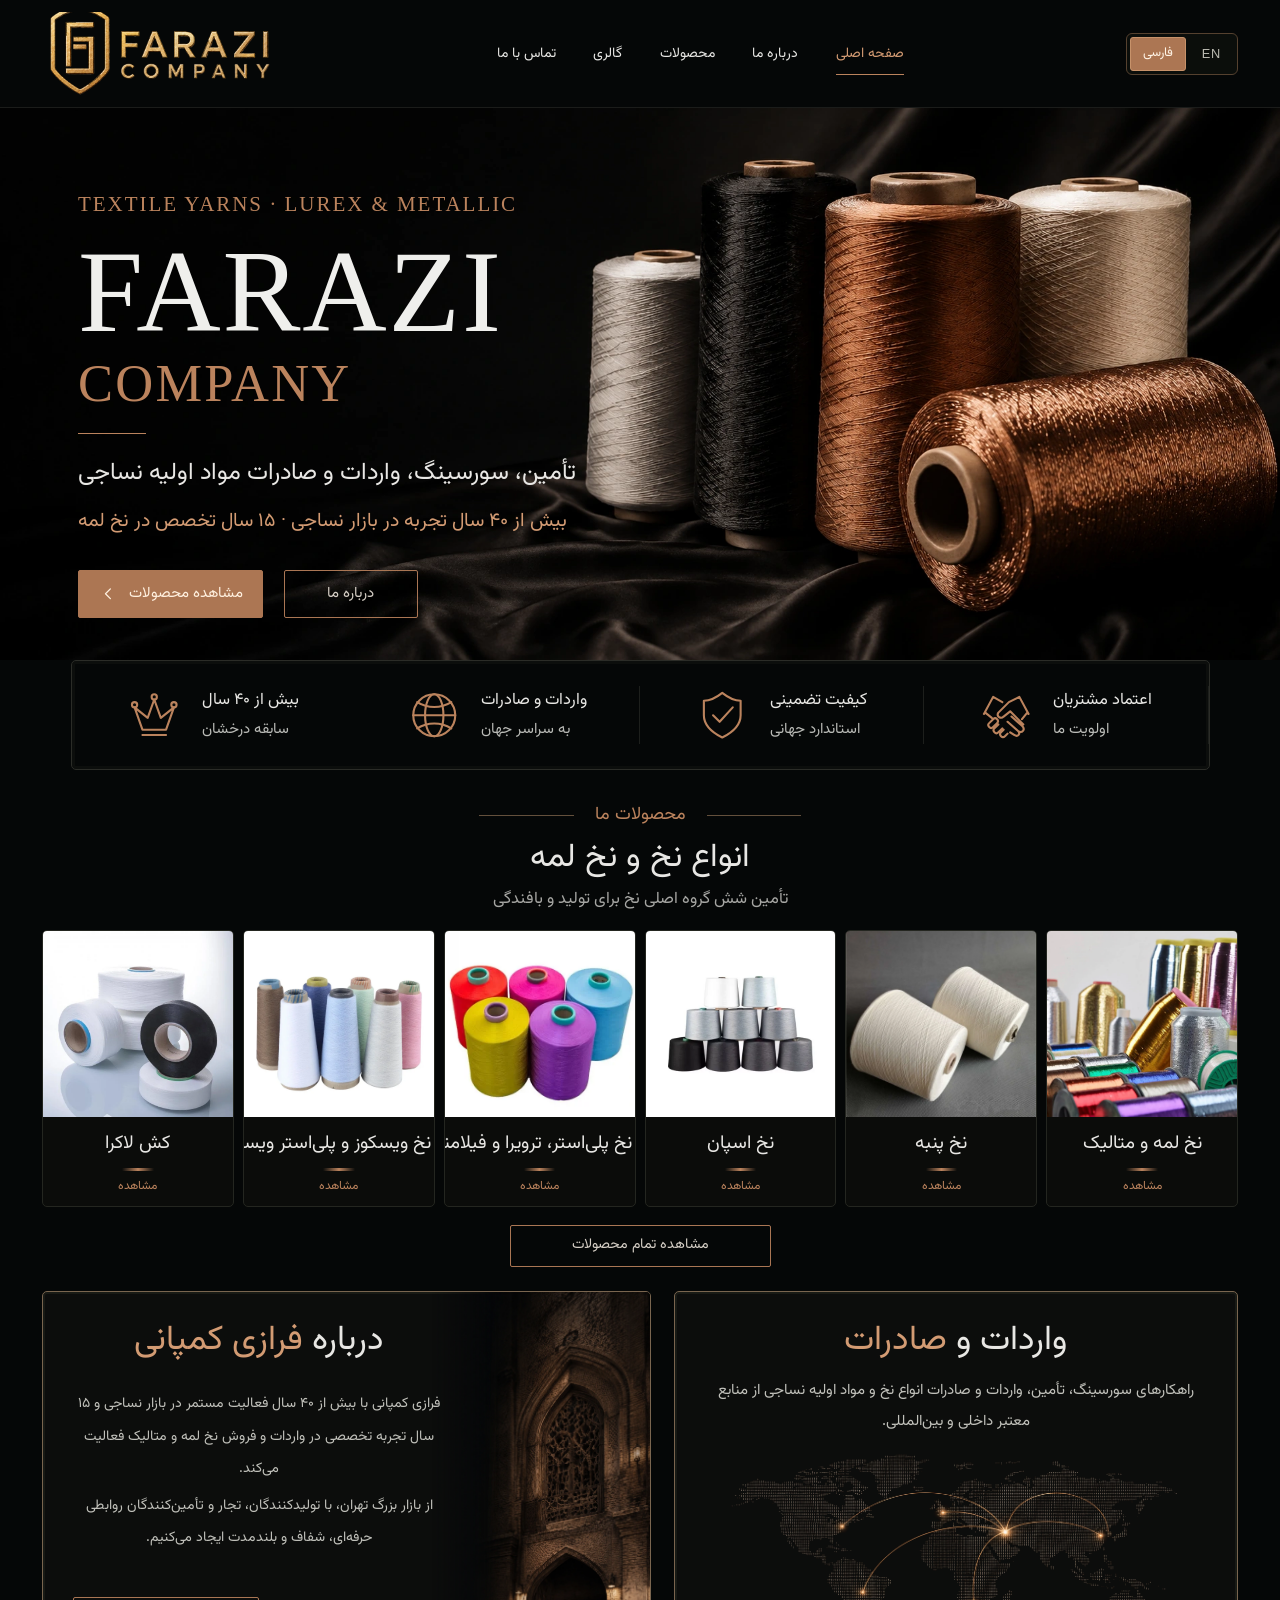
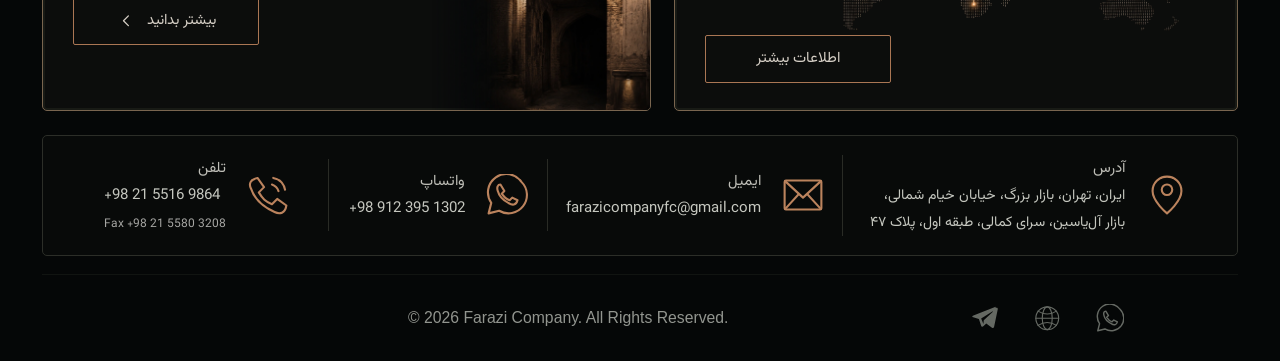
==== index.html @ 2d135875 "feat: complete bilingual Farazi Company website" ====
<!doctype html>
<html lang="fa" dir="rtl">
  <head>
    <meta charset="utf-8">
    <meta name="viewport" content="width=device-width, initial-scale=1">
    <meta name="theme-color" content="#050707">


    <link rel="icon" href="logo/farazi-symbol-transparent.png" type="image/png">
    <link rel="preload" href="assets/fonts/Vazirmatn-Regular.woff2" as="font" type="font/woff2" crossorigin>
    <link rel="preload" href="assets/generated/hero-yarns-v2.webp" as="image">
    <link rel="stylesheet" href="styles.css">
    <script src="products-data.js" defer></script>
    <script src="script.js" defer></script>















































<title>فرازی کمپانی | تأمین نخ و مواد اولیه نساجی</title>
<meta name="description" content="فرازی کمپانی با بیش از ۴۰ سال تجربه در بازار نساجی و ۱۵ سال تخصص در نخ لمه؛ تأمین، واردات، صادرات و تجارت انواع نخ و مواد اولیه نساجی.">
<meta data-seo="true" name="robots" content="index, follow, max-image-preview:large">
<meta data-seo="true" property="og:type" content="website">
<meta data-seo="true" property="og:site_name" content="Farazi Company">
<meta data-seo="true" property="og:title" content="فرازی کمپانی | تأمین نخ و مواد اولیه نساجی">
<meta data-seo="true" property="og:description" content="فرازی کمپانی با بیش از ۴۰ سال تجربه در بازار نساجی و ۱۵ سال تخصص در نخ لمه؛ تأمین، واردات، صادرات و تجارت انواع نخ و مواد اولیه نساجی.">
<meta data-seo="true" property="og:locale" content="fa_IR">
<meta data-seo="true" property="og:locale:alternate" content="en_US">
<meta data-seo="true" name="twitter:card" content="summary_large_image">
<meta data-seo="true" name="twitter:title" content="فرازی کمپانی | تأمین نخ و مواد اولیه نساجی">
<meta data-seo="true" name="twitter:description" content="فرازی کمپانی با بیش از ۴۰ سال تجربه در بازار نساجی و ۱۵ سال تخصص در نخ لمه؛ تأمین، واردات، صادرات و تجارت انواع نخ و مواد اولیه نساجی.">
<link data-seo="true" rel="canonical" href="https://farazicompanyfc.com/index.html">
<link data-seo="true" rel="alternate" hreflang="fa" href="https://farazicompanyfc.com/index.html">
<link data-seo="true" rel="alternate" hreflang="en" href="https://farazicompanyfc.com/index.en.html">
<link data-seo="true" rel="alternate" hreflang="x-default" href="https://farazicompanyfc.com/index.html">
<meta data-seo="true" property="og:url" content="https://farazicompanyfc.com/index.html">
<meta data-seo="true" property="og:image" content="https://farazicompanyfc.com/assets/products/metallic-02.webp">
<meta data-seo="true" property="og:image:alt" content="Farazi Company textile yarns">
<meta data-seo="true" name="twitter:image" content="https://farazicompanyfc.com/assets/products/metallic-02.webp">
<script data-seo="true" type="application/ld+json">{"@context": "https://schema.org", "@type": "WebPage", "name": "فرازی کمپانی | تأمین نخ و مواد اولیه نساجی", "description": "فرازی کمپانی با بیش از ۴۰ سال تجربه در بازار نساجی و ۱۵ سال تخصص در نخ لمه؛ تأمین، واردات، صادرات و تجارت انواع نخ و مواد اولیه نساجی.", "inLanguage": "fa", "publisher": {"@type": "Organization", "name": "Farazi Company", "alternateName": "فرازی کمپانی", "@id": "https://farazicompanyfc.com/index.html#organization", "url": "https://farazicompanyfc.com/index.html", "logo": "https://farazicompanyfc.com/logo/farazi-logo-transparent.png"}, "url": "https://farazicompanyfc.com/index.html"}</script>
</head>
  <body data-page="home">
    <a class="skip-link" href="#main" data-en="Skip to content">رفتن به محتوای اصلی</a>
    <svg class="icon-library" xmlns="http://www.w3.org/2000/svg" aria-hidden="true">
      <symbol id="i-arrow" viewbox="0 0 24 24">
        <path d="m14 6-6 6 6 6"></path>
      </symbol>
      <symbol id="i-chevron" viewbox="0 0 24 24">
        <path d="m6 9 6 6 6-6"></path>
      </symbol>
      <symbol id="i-crown" viewbox="0 0 40 40">
        <path d="m5 14 6 17h18l6-17-10 8-5-14-5 14-10-8Zm6 21h18"></path>
        <circle cx="5" cy="12" r="2"></circle>
        <circle cx="20" cy="6" r="2"></circle>
        <circle cx="35" cy="12" r="2"></circle>
      </symbol>
      <symbol id="i-globe" viewbox="0 0 40 40">
        <circle cx="20" cy="20" r="16"></circle>
        <ellipse cx="20" cy="20" rx="7" ry="16"></ellipse>
        <path d="M4 20h32M7 10c8 5 18 5 26 0M7 30c8-5 18-5 26 0"></path>
      </symbol>
      <symbol id="i-shield" viewbox="0 0 40 40">
        <path d="M20 3c5 4 10 6 14 6v11c0 9-8 14-14 17C14 34 6 29 6 20V9c4 0 9-2 14-6Z"></path>
        <path d="m13 20 5 5 10-11"></path>
      </symbol>
      <symbol id="i-handshake" viewbox="0 0 40 40">
        <path d="m3 19 7-13 7 4M37 19 30 6l-8 4-8 8c-2 3 2 5 4 3l5-4 10 10M4 18l5 4m27-4-4 5M10 23l-3 3c-2 2 1 5 3 3l3-3c2-2-1-5-3-3Zm4 4-3 3c-2 2 1 5 3 3l3-3m1 1-2 2c-2 2 1 5 3 3l2-2m2-1 3 2c3 2 5-1 3-3l-8-7m8 7c3 2 6-1 3-4l-8-7"></path>
      </symbol>
      <symbol id="i-phone" viewbox="0 0 32 32">
        <path d="m8 3 5 7-4 4c3 5 5 7 10 9l4-4 7 5c-1 6-5 7-9 5C12 25 6 20 3 11 1 7 3 4 8 3ZM20 3c5 1 8 4 9 9M19 8c3 1 4 2 5 5"></path>
      </symbol>
      <symbol id="i-whatsapp" viewbox="0 0 32 32">
        <path d="M27 6a14 14 0 0 1-17 22l-8 2 2-8A14 14 0 0 1 27 6Z"></path>
        <path d="m11 8 3 5-2 2c2 3 3 4 6 5l2-2 4 2c-1 4-4 4-7 2-4-2-7-5-8-9-1-3 0-5 2-5Z"></path>
      </symbol>
      <symbol id="i-telegram" viewbox="0 0 24 24">
        <path fill="currentColor" stroke="none" d="M21.6 2.4 2.9 9.6c-1.3.5-1.3 1.2-.2 1.5l4.8 1.5 1.8 5.6c.2.7.1 1 .9 1 .6 0 .9-.3 1.2-.6l2.3-2.2 4.8 3.5c.9.5 1.5.3 1.8-.8l3-14.3c.4-1.4-.5-2-1.7-1.4ZM9.4 12.3l9.4-5.9c.5-.3.9-.1.5.2l-7.7 7-.3 3.3-1.9-4.6Z"></path>
      </symbol>
      <symbol id="i-mail" viewbox="0 0 32 32">
        <rect x="2" y="5" width="28" height="22" rx="1"></rect>
        <path d="m3 6 13 12L29 6M3 26l10-11m16 11L19 15"></path>
      </symbol>
      <symbol id="i-pin" viewbox="0 0 32 32">
        <path d="M27 13c0 8-11 17-11 17S5 21 5 13a11 11 0 1 1 22 0Z"></path>
        <circle cx="16" cy="12" r="4"></circle>
      </symbol>
      <symbol id="i-instagram" viewbox="0 0 32 32">
        <rect x="4" y="4" width="24" height="24" rx="7"></rect>
        <circle cx="16" cy="16" r="6"></circle>
        <circle cx="24" cy="8" r="1" fill="currentColor" stroke="none"></circle>
      </symbol>
      <symbol id="i-linkedin" viewbox="0 0 32 32">
        <rect x="4" y="4" width="24" height="24" rx="3"></rect>
        <path d="M10 14v10m6 0V14m0 4c0-5 7-5 7 0v6"></path>
        <circle cx="10" cy="9" r="1" fill="currentColor"></circle>
      </symbol>
      <symbol id="i-close" viewbox="0 0 24 24">
        <path d="m6 6 12 12M6 18 18 6"></path>
      </symbol>
      <symbol id="i-menu" viewbox="0 0 24 24">
        <path d="M3 6h18M3 12h18M3 18h18"></path>
      </symbol>
    </svg>
    <header class="site-header" id="home">
      <div class="header-inner container">
        <a class="brand" href="#home" aria-label="فرازی کمپانی، صفحه اصلی"><img src="logo/farazi-logo-transparent.png" alt="FARAZI COMPANY" width="1536" height="1024"></a>
        <nav class="main-nav" id="main-nav" aria-label="منوی اصلی">
          <a class="active" href="#home" data-en="Home">صفحه اصلی</a>
          <a href="about.html" data-en="About us">درباره ما</a>
          <a href="products.html" data-en="Products">محصولات</a>
          <button type="button" data-dialog="gallery" data-en="Gallery">
            گالری
          </button>
          <a href="contact.html" data-en="Contact us">تماس با ما</a>
        </nav>
        <div class="header-tools">
          <div class="language-switch" role="group" aria-label="زبان سایت" dir="ltr">
            <a data-language="fa" lang="fa" aria-label="فارسی" href="index.html" hreflang="fa" aria-current="page">
              فارسی</a><a data-language="en" lang="en" aria-label="English" href="index.en.html" hreflang="en" aria-current="false">
              EN
            </a>
          </div>
          <button class="menu-toggle" id="menu-toggle" type="button" aria-label="باز کردن منو" aria-expanded="false" aria-controls="main-nav">
            <svg class="icon"><use href="#i-menu"></use></svg>
          </button>
        </div>
      </div>
    </header>
    <main id="main">
      <section class="hero" aria-labelledby="hero-title">
        <div class="hero-inner">
          <div class="hero-copy">
            <p class="hero-eyebrow" lang="en" dir="ltr">
              TEXTILE YARNS · LUREX &amp; METALLIC
            </p>
            <h1 id="hero-title" lang="en" dir="ltr">
              FARAZI<span>COMPANY</span>
            </h1>
            <div class="copper-rule"></div>
            <p class="hero-description" data-en="Sourcing, supply, import and export of textile raw materials">
              تأمین، سورسینگ، واردات و صادرات مواد اولیه نساجی
            </p>
            <p class="hero-trust" data-en="Over 40 years in the textile market · 15 years of Lurex expertise">
              بیش از ۴۰ سال تجربه در بازار نساجی · ۱۵ سال تخصص در نخ لمه
            </p>
            <div class="hero-actions">
              <a class="button button-filled" href="#products"><span data-en="View products">مشاهده محصولات</span><svg class="icon"><use href="#i-arrow"></use></svg></a>
              <a class="button" href="about.html" data-en="About us">درباره ما</a>
            </div>
          </div>
        </div>
      </section>
      <section class="trust-strip" aria-label="مزیت‌های فرازی کمپانی">
        <div class="trust-item">
          <svg class="icon"><use href="#i-handshake"></use></svg>
          <p>
            <span data-en="Customer trust">اعتماد مشتریان</span><small data-en="Our priority">اولویت ما</small>
          </p>
        </div>
        <div class="trust-item">
          <svg class="icon"><use href="#i-shield"></use></svg>
          <p>
            <span data-en="Guaranteed quality">کیفیت تضمینی</span><small data-en="Global standards">استاندارد جهانی</small>
          </p>
        </div>
        <div class="trust-item">
          <svg class="icon"><use href="#i-globe"></use></svg>
          <p>
            <span data-en="Import &amp; export">واردات و صادرات</span><small data-en="Across the world">به سراسر جهان</small>
          </p>
        </div>
        <div class="trust-item">
          <svg class="icon"><use href="#i-crown"></use></svg>
          <p>
            <span data-en="Over 40 years">بیش از ۴۰ سال</span><small data-en="A distinguished history">سابقه درخشان</small>
          </p>
        </div>
      </section>
      <section class="products-section container" id="products" aria-labelledby="products-title">
        <div class="section-heading">
          <p class="section-kicker" data-en="Our products">محصولات ما</p>
          <h2 id="products-title" data-en="Textile yarns, led by our Lurex expertise">
            انواع نخ و نخ لمه
          </h2>
          <p data-en="Six product groups supplied for textile production and weaving">
            تأمین شش گروه اصلی نخ برای تولید و بافندگی
          </p>
        </div>
        <div class="product-grid" id="product-grid" style="--home-columns: 6"><button class="product-card" type="button" data-product="0"><div class="asset-frame product-art"><img src="assets/products/metallic-02.webp" alt="نخ لمه و متالیک" loading="lazy" decoding="async"></div><div class="product-info"><h3>نخ لمه و متالیک</h3><span class="view-label">مشاهده</span></div></button><button class="product-card" type="button" data-product="1"><div class="asset-frame product-art"><img src="assets/products/cotton-01.webp" alt="نخ پنبه" loading="lazy" decoding="async"></div><div class="product-info"><h3>نخ پنبه</h3><span class="view-label">مشاهده</span></div></button><button class="product-card" type="button" data-product="2"><div class="asset-frame product-art"><img src="assets/products/spun-01.webp" alt="نخ اسپان" loading="lazy" decoding="async"></div><div class="product-info"><h3>نخ اسپان</h3><span class="view-label">مشاهده</span></div></button><button class="product-card" type="button" data-product="3"><div class="asset-frame product-art"><img src="assets/products/polyester-03.webp" alt="نخ پلی‌استر، ترویرا و فیلامنت" loading="lazy" decoding="async"></div><div class="product-info"><h3>نخ پلی‌استر، ترویرا و فیلامنت</h3><span class="view-label">مشاهده</span></div></button><button class="product-card" type="button" data-product="4"><div class="asset-frame product-art"><img src="assets/products/viscose-01.webp" alt="نخ ویسکوز و پلی‌استر ویسکوز" loading="lazy" decoding="async"></div><div class="product-info"><h3>نخ ویسکوز و پلی‌استر ویسکوز</h3><span class="view-label">مشاهده</span></div></button><button class="product-card" type="button" data-product="5"><div class="asset-frame product-art"><img src="assets/products/lycra-01.webp" alt="کش لاکرا" loading="lazy" decoding="async"></div><div class="product-info"><h3>کش لاکرا</h3><span class="view-label">مشاهده</span></div></button></div>
        <a class="button all-products" href="products.html" data-en="View all products">
          مشاهده تمام محصولات
        </a>
      </section>
      <div class="story-grid container">
        <section class="story-panel trade-panel" id="trade" aria-labelledby="trade-title">
          <h2 id="trade-title">
            <span data-en="Import &amp; ">واردات و </span><em data-en="export">صادرات</em>
          </h2>
            <p data-en="Sourcing, supply, import and export solutions for textile yarns and raw materials through reliable domestic and international partners.">
              راهکارهای سورسینگ، تأمین، واردات و صادرات انواع نخ و مواد اولیه
              نساجی از منابع معتبر داخلی و بین‌المللی.
          </p>
          <div class="asset-frame map-art" role="img" aria-label="نقشه ارتباطات تجاری در سراسر جهان">
            <img src="assets/generated/global-trade.webp" alt="" loading="lazy">
          </div>
          <button class="button panel-button" type="button" data-dialog="trade" data-en="More information">
            اطلاعات بیشتر
          </button>
        </section>
        <section class="story-panel about-panel" id="about" aria-labelledby="about-title">
          <div class="asset-frame bazaar-art" role="img" aria-label="تصویرسازی الهام‌گرفته از معماری بازار تهران">
            <img src="assets/generated/tehran-bazaar.webp" alt="" loading="lazy">
          </div>
          <div class="about-content">
            <h2 id="about-title">
              <span data-en="About ">درباره </span><em data-en="Farazi Company">فرازی کمپانی</em>
            </h2>
            <p data-en="Farazi Company has over 40 years of continuous experience in the textile market and 15 years of specialized work in importing and trading Lurex and metallic yarns.">
              فرازی کمپانی با بیش از ۴۰ سال فعالیت مستمر در بازار نساجی و ۱۵ سال
              تجربه تخصصی در واردات و فروش نخ لمه و متالیک فعالیت می‌کند.
            </p>
            <p data-en="Based in Tehran’s Grand Bazaar, we build reliable, transparent and long-term relationships with manufacturers, traders and suppliers.">
              از بازار بزرگ تهران، با تولیدکنندگان، تجار و تأمین‌کنندگان روابطی
              حرفه‌ای، شفاف و بلندمدت ایجاد می‌کنیم.
            </p>
            <a class="button panel-button" href="about.html">
              <span data-en="Discover more">بیشتر بدانید</span><svg class="icon"><use href="#i-arrow"></use></svg>
            </a>
          </div>
        </section>
      </div>
    </main>
    <footer class="container" id="contact">
      <div class="contact-strip">
        <div class="contact-item address-item">
          <svg class="icon"><use href="#i-pin"></use></svg>
          <div>
            <span data-en="Address">آدرس</span>
            <p data-en="No. 47, First Floor, Saraye Kamali, Aale Yasin Bazaar, North Khayyam Street, Grand Bazaar, Tehran, Iran">
              ایران، تهران، بازار بزرگ، خیابان خیام شمالی،<br>
              بازار آل‌یاسین، سرای کمالی، طبقه اول، پلاک ۴۷
            </p>
          </div>
        </div>
        <div class="contact-item">
          <svg class="icon"><use href="#i-mail"></use></svg>
          <div>
            <span data-en="Email">ایمیل</span><a href="mailto:farazicompanyfc@gmail.com" dir="ltr">farazicompanyfc@gmail.com</a>
          </div>
        </div>
        <div class="contact-item">
          <svg class="icon"><use href="#i-whatsapp"></use></svg>
          <div>
            <span data-en="WhatsApp">واتساپ</span><a href="https://wa.me/989123951302" target="_blank" rel="noopener noreferrer" dir="ltr">+98 912 395 1302</a>
          </div>
        </div>
        <div class="contact-item">
          <svg class="icon"><use href="#i-phone"></use></svg>
          <div>
            <span data-en="Phone">تلفن</span><a href="tel:+982155169864" dir="ltr">+98 21 5516 9864</a><span class="fax-number" lang="en" dir="ltr">Fax +98 21 5580 3208</span>
          </div>
        </div>
      </div>
      <div class="footer-bottom">
        <p lang="en" dir="ltr">© <span data-copyright-year>2026</span> Farazi Company. All Rights Reserved.</p>
        <div class="social-links" aria-label="راه‌های ارتباطی">
          <a href="https://t.me/FARAZICOMPANYFC" target="_blank" rel="noopener noreferrer" aria-label="Telegram"><svg class="icon"><use href="#i-telegram"></use></svg></a>
          <a href="https://linku.page/H9RUVF8G" target="_blank" rel="noopener noreferrer" aria-label="Digital business card"><svg class="icon"><use href="#i-globe"></use></svg></a>
          <a href="https://wa.me/989123951302" target="_blank" rel="noopener noreferrer" aria-label="WhatsApp"><svg class="icon"><use href="#i-whatsapp"></use></svg></a>
        </div>
      </div>
    </footer>
    <dialog class="detail-dialog" id="detail-dialog" aria-labelledby="dialog-title">
      <button class="dialog-close" type="button" aria-label="بستن پنجره">
        <svg class="icon"><use href="#i-close"></use></svg>
      </button>
      <div id="dialog-content"></div>
    </dialog>
  </body>
</html>
---- styles.css ----
@font-face {
  font-family: Vazirmatn;
  src: url("assets/fonts/Vazirmatn-Regular.woff2") format("woff2");
  font-style: normal;
  font-weight: 400;
  font-display: swap;
}
:root {
  --u: clamp(1px, 0.1172333vw, 1.5px);
  --bg: #050707;
  --surface: #0c0d0c;
  --copper: #bb835d;
  --copper-light: #d39b73;
  --text: #e8e7e4;
  --muted: #a6a6a3;
  --border: #32312c;
  --font: Vazirmatn, Tahoma, sans-serif;
  color-scheme: dark;
  font-family: var(--font);
  font-size: calc(14 * var(--u));
  background: var(--bg);
  color: var(--text);
}
* {
  box-sizing: border-box;
}
html {
  scroll-behavior: smooth;
  scroll-padding-top: 24px;
}
body {
  margin: 0;
}
button,
a,
select {
  -webkit-tap-highlight-color: transparent;
}
button,
select {
  font: inherit;
}
button,
a {
  touch-action: manipulation;
}
button {
  cursor: pointer;
}
a {
  color: inherit;
  text-decoration: none;
}
button {
  color: inherit;
}
p,
h1,
h2,
h3 {
  margin: 0;
}
button,
a,
select {
  outline-offset: 5px;
}
button:focus-visible,
a:focus-visible,
select:focus-visible {
  outline: 2px solid var(--copper-light);
}
button {
  border: 0;
  background: none;
}
svg.icon {
  display: block;
  width: 24px;
  height: 24px;
  fill: none;
  stroke: currentColor;
  stroke-width: 1.6;
  stroke-linecap: round;
  stroke-linejoin: round;
  flex-shrink: 0;
}
.icon-library {
  position: absolute;
  width: 0;
  height: 0;
  overflow: hidden;
}
.container {
  width: calc(100% - 56 * var(--u));
  max-width: 1196px;
  margin-inline: auto;
}
.sr-only {
  position: absolute;
  width: 1px;
  height: 1px;
  overflow: hidden;
  clip: rect(0, 0, 0, 0);
  white-space: nowrap;
}
.skip-link {
  position: fixed;
  top: -70px;
  right: 20px;
  background: var(--copper);
  color: var(--bg);
  padding: 12px;
  z-index: 100;
}
.skip-link:focus {
  top: 12px;
}
.site-header {
  height: calc(72 * var(--u));
  border-bottom: 1px solid #1b1c1a;
  background: #050707;
}
.header-inner {
  height: 100%;
  display: flex;
  direction: ltr;
  align-items: center;
  justify-content: space-between;
  gap: calc(30 * var(--u));
}
.brand {
  position: relative;
  display: block;
  width: calc(155 * var(--u));
  height: calc(56 * var(--u));
  overflow: hidden;
  flex-shrink: 0;
}
.brand img {
  position: absolute;
  width: calc(173 * var(--u));
  height: auto;
  max-width: none;
  left: calc(-9 * var(--u));
  top: calc(-30 * var(--u));
}
.main-nav {
  display: flex;
  align-items: center;
  direction: rtl;
  gap: calc(25 * var(--u));
  white-space: nowrap;
}
.main-nav a,
.main-nav button {
  position: relative;
  font-size: calc(9.3 * var(--u));
  padding: calc(12 * var(--u)) 0;
  transition: color 0.2s;
}
.main-nav a:hover,
.main-nav button:hover,
.main-nav .active {
  color: var(--copper-light);
}
.main-nav .active:after {
  content: "";
  position: absolute;
  bottom: calc(5 * var(--u));
  inset-inline: 0;
  height: 1px;
  background: var(--copper);
}
.header-tools {
  display: flex;
  align-items: center;
  gap: calc(10 * var(--u));
}
.menu-toggle {
  display: none;
}
.hero {
  height: calc(368 * var(--u));
  max-width: 1280px;
  margin: auto;
  background: url("assets/generated/hero-yarns-v2.webp") center center/cover
    no-repeat;
  position: relative;
}
.hero-inner {
  height: 100%;
  padding: calc(56 * var(--u)) calc(52 * var(--u)) 0;
  direction: ltr;
}
.hero-copy {
  width: 46%;
  text-align: left;
  position: relative;
}
.hero-eyebrow {
  font-family: Georgia, "Times New Roman", serif;
  font-size: calc(14 * var(--u));
  letter-spacing: calc(1.3 * var(--u));
  color: var(--copper);
  white-space: nowrap;
}
.hero h1 {
  font-family: Georgia, "Times New Roman", serif;
  font-weight: 400;
  font-size: calc(78 * var(--u));
  line-height: 1.08;
  letter-spacing: calc(1.2 * var(--u));
  margin-top: calc(8 * var(--u));
  color: #efefec;
}
.hero h1 span {
  display: block;
  color: var(--copper);
  font-size: calc(35 * var(--u));
  line-height: 1.08;
  letter-spacing: calc(1.5 * var(--u));
}
.copper-rule {
  width: calc(45 * var(--u));
  height: 1px;
  background: var(--copper);
  margin-top: calc(14 * var(--u));
  margin-bottom: calc(12 * var(--u));
}
.hero-description {
  direction: rtl;
  text-align: left;
  font-size: calc(16 * var(--u));
  line-height: 1.8;
  white-space: nowrap;
}
.hero-trust {
  color: var(--copper-light);
  font-size: calc(13 * var(--u));
  margin-top: calc(7 * var(--u));
  direction: rtl;
  text-align: left;
}
.hero-actions {
  display: flex;
  gap: calc(14 * var(--u));
  margin-top: calc(23 * var(--u));
  direction: ltr;
}
.button {
  display: inline-flex;
  align-items: center;
  justify-content: center;
  gap: calc(7 * var(--u));
  border: 1px solid #aa7654;
  border-radius: 2px;
  min-height: calc(32 * var(--u));
  padding: calc(5 * var(--u)) calc(25 * var(--u));
  color: #d5cec5;
  font-size: calc(10 * var(--u));
  line-height: 1.6;
  transition:
    background 0.2s,
    color 0.2s,
    border-color 0.2s;
  direction: rtl;
}
.button .icon {
  width: calc(13 * var(--u));
  height: calc(13 * var(--u));
}
.button:hover {
  background: #bc855d24;
  color: #fff;
  border-color: var(--copper-light);
}
.button-filled {
  background: #ac7653;
  color: #fff0df;
  border-color: #ac7653;
  padding-inline: calc(13 * var(--u));
}
.button-filled:hover {
  background: #c18a61;
}
.hero-actions > .button:nth-child(2) {
  min-width: calc(89 * var(--u));
}
.trust-strip {
  width: calc(100% - 94 * var(--u));
  max-width: 1139px;
  margin: 0 auto;
  border: 1px solid #2b2c27;
  box-shadow: inset 0 0 0 3px #0c0e0c;
  border-radius: 5px;
  height: calc(73 * var(--u));
  display: grid;
  grid-template-columns: repeat(4, 1fr);
  align-items: center;
}
.trust-item {
  display: flex;
  direction: ltr;
  align-items: center;
  justify-content: center;
  gap: calc(14 * var(--u));
  height: calc(39 * var(--u));
  border-left: 1px solid #1d1f1c;
}
.trust-item:last-child {
  border: 0;
}
.trust-item > .icon {
  width: calc(35 * var(--u));
  height: calc(35 * var(--u));
  color: var(--copper);
}
.trust-item p {
  text-align: left;
  direction: rtl;
  font-size: calc(11 * var(--u));
  line-height: 1.9;
}
.trust-item small {
  display: block;
  color: #babbb7;
  font-size: calc(10 * var(--u));
}
.products-section {
  padding-top: calc(21 * var(--u));
  text-align: center;
}
.section-heading {
  margin-bottom: calc(12 * var(--u));
}
.section-kicker {
  display: flex;
  align-items: center;
  justify-content: center;
  gap: calc(14 * var(--u));
  color: var(--copper);
  font-size: calc(12 * var(--u));
  margin-bottom: calc(3 * var(--u));
}
.section-kicker:before,
.section-kicker:after {
  content: "";
  height: 1px;
  width: calc(63 * var(--u));
  background: #64503c;
}
.section-heading h2 {
  font-size: calc(22 * var(--u));
  font-weight: 400;
  line-height: 1.5;
}
.section-heading > p:last-child {
  color: var(--muted);
  font-size: calc(11 * var(--u));
  margin-top: calc(2 * var(--u));
}
.product-grid {
  display: grid;
  grid-template-columns: repeat(var(--home-columns, 7), minmax(0, 1fr));
  gap: calc(6 * var(--u));
}
.product-card {
  border: 1px solid #242620;
  border-radius: 5px;
  background: #0b0c0a;
  overflow: hidden;
  padding: 0;
  display: block;
  width: 100%;
  text-align: center;
  transition:
    transform 0.2s,
    border-color 0.2s;
}
.product-card:hover {
  border-color: #9d7250;
  transform: translateY(-4px);
}
.asset-frame {
  position: relative;
  overflow: hidden;
  aspect-ratio: 104 / 102;
}
.asset-frame img {
  display: block;
  width: 100%;
  height: 100%;
  object-fit: cover;
}
.map-art img {
  object-fit: contain;
}

.product-art {
  width: 100%;
  background: #161713;
}
.product-info {
  padding: calc(8 * var(--u)) calc(2 * var(--u)) calc(7 * var(--u));
}
.product-info h3 {
  font-size: calc(12.5 * var(--u));
  font-weight: 400;
  line-height: 1.6;
  white-space: nowrap;
}
.product-info .view-label {
  display: block;
  color: var(--copper);
  font-size: calc(8 * var(--u));
  margin-top: calc(6 * var(--u));
}
.product-info .view-label:before {
  content: "";
  display: block;
  width: calc(21 * var(--u));
  height: calc(2 * var(--u));
  margin: 0 auto calc(4 * var(--u));
  background: linear-gradient(90deg, transparent, var(--copper), transparent);
}
.all-products {
  margin-top: calc(12 * var(--u));
  min-width: calc(174 * var(--u));
  min-height: calc(28 * var(--u));
  font-size: calc(9.5 * var(--u));
}
.story-grid {
  display: grid;
  grid-template-columns: 1fr 1.08fr;
  gap: calc(15 * var(--u));
  margin-top: calc(16 * var(--u));
}
.story-panel {
  position: relative;
  height: calc(280 * var(--u));
  border: 1px solid #79654f;
  border-radius: 5px;
  overflow: hidden;
  background: #0c0d0c;
  padding: calc(12 * var(--u)) calc(20 * var(--u));
  box-shadow: inset 0 0 0 2px #181a15;
}
.story-panel h2 {
  font-weight: 400;
  font-size: calc(23 * var(--u));
  line-height: 1.8;
  white-space: nowrap;
}
.story-panel h2 em {
  font-style: normal;
  color: var(--copper-light);
}
.story-panel p {
  font-size: calc(10 * var(--u));
  line-height: 2.1;
  color: #c0c0ba;
}
.trade-panel {
  text-align: center;
}
.trade-panel p {
  margin-top: calc(2 * var(--u));
}
.map-art {
  width: 100%;
  margin-top: calc(8 * var(--u));
  mix-blend-mode: lighten;
  aspect-ratio: 324 / 123;
}
.panel-button {
  position: absolute;
  left: calc(20 * var(--u));
  bottom: calc(18 * var(--u));
  min-width: calc(124 * var(--u));
}
.bazaar-art {
  position: absolute;
  right: 0;
  top: 0;
  height: 100%;
  width: auto;
  aspect-ratio: 143/274;
  mask-image: linear-gradient(to left, #000 68%, transparent);
}
.about-content {
  position: relative;
  z-index: 1;
  width: 68%;
  height: 100%;
  text-align: center;
}
.about-content h2 {
  font-size: calc(23 * var(--u));
  margin-bottom: calc(11 * var(--u));
}
.about-content p {
  font-size: calc(9.4 * var(--u));
  line-height: 2.3;
}
.about-content p + p {
  margin-top: calc(3 * var(--u));
}
.about-content .panel-button {
  left: 0;
  bottom: calc(31 * var(--u));
}
.about-panel {
  direction: ltr;
}
.about-content {
  direction: rtl;
}
.contact-strip {
  display: grid;
  grid-template-columns: 1.7fr 1.35fr 1fr 1.2fr;
  margin-top: calc(16 * var(--u));
  min-height: calc(81 * var(--u));
  border: 1px solid #2c2e28;
  border-radius: 5px;
  background: #080a09;
  align-items: center;
  padding: calc(11 * var(--u)) calc(15 * var(--u));
}
.contact-item {
  display: flex;
  direction: ltr;
  justify-content: center;
  align-items: center;
  gap: calc(14 * var(--u));
  min-height: calc(48 * var(--u));
  padding-inline: calc(10 * var(--u));
  border-left: 1px solid #292b25;
}
.contact-item:last-child {
  border: 0;
}
.contact-item .icon {
  color: var(--copper);
  width: calc(28 * var(--u));
  height: calc(28 * var(--u));
}
.contact-item > div {
  direction: rtl;
  text-align: left;
}
.contact-item span {
  color: #bdbdb6;
  font-size: calc(10 * var(--u));
  display: block;
  line-height: 1.8;
}
.contact-item p,
.contact-item a {
  display: block;
  font-size: calc(10 * var(--u));
  line-height: 1.9;
  color: #c5c7bf;
}
.contact-item a:hover {
  color: var(--copper-light);
}
.contact-item .fax-number {
  display: block;
  margin-top: calc(2 * var(--u));
  color: var(--muted);
  font-size: calc(8 * var(--u));
  letter-spacing: 0;
  text-transform: none;
}
.address-item p {
  font-size: calc(9.5 * var(--u));
}
.footer-bottom {
  height: calc(58 * var(--u));
  position: relative;
  display: flex;
  align-items: center;
  justify-content: center;
  border-top: 1px solid #111411;
  margin-top: calc(12 * var(--u));
}
.footer-bottom p {
  font-family: Arial, sans-serif;
  font-size: calc(10.5 * var(--u));
  color: #92958f;
}
.social-links {
  display: flex;
  direction: ltr;
  position: absolute;
  right: calc(76 * var(--u));
  gap: calc(23 * var(--u));
  color: #656963;
}
.social-links button {
  padding: 0;
}
.social-links .icon {
  width: calc(19 * var(--u));
  height: calc(19 * var(--u));
}
.social-links a:hover,
.social-links button:hover {
  color: var(--copper-light);
}
.detail-dialog {
  width: min(980px, calc(100% - 32px));
  max-height: 90dvh;
  border: 1px solid #866244;
  border-radius: 8px;
  padding: 36px;
  background: #101210;
  color: var(--text);
  overscroll-behavior: contain;
}
.detail-dialog::backdrop {
  background: #000b;
  backdrop-filter: blur(6px);
}
body:has(dialog[open]) {
  overflow: hidden;
}
.dialog-close {
  position: absolute;
  top: 12px;
  left: 12px;
  padding: 6px;
  color: var(--muted);
}
.detail-dialog h2 {
  font-size: 24px;
  font-weight: 400;
  color: var(--copper-light);
  margin: 0 0 18px;
}
.detail-dialog p {
  font-size: 15px;
  line-height: 2;
  color: #c1c5bc;
}
.detail-dialog .button {
  margin-top: 20px;
  min-height: 40px;
  font-size: 13px;
}
.dialog-product {
  display: grid;
  grid-template-columns: minmax(0, 1.2fr) minmax(260px, 0.8fr);
  gap: 32px;
  align-items: start;
}
.dialog-gallery,
.dialog-product-copy {
  min-width: 0;
}
.dialog-gallery-stage {
  position: relative;
  aspect-ratio: 4 / 3;
  border: 1px solid var(--border);
  border-radius: 7px;
  overflow: hidden;
  background: #f4f1eb;
}
.dialog-gallery-stage > img {
  width: 100%;
  height: 100%;
  object-fit: contain;
}
.gallery-arrow {
  position: absolute;
  top: 50%;
  width: 38px;
  height: 38px;
  border: 1px solid #c8976c88;
  border-radius: 50%;
  transform: translateY(-50%);
  background: #090a08dc;
  color: #fff;
  font: 28px/1 Arial, sans-serif;
  transition: background 0.2s ease, border-color 0.2s ease;
}
.gallery-arrow:hover {
  background: #5f402a;
  border-color: var(--copper-light);
}
.gallery-prev {
  left: 12px;
}
.gallery-next {
  right: 12px;
}
.gallery-counter {
  position: absolute;
  bottom: 12px;
  left: 50%;
  transform: translateX(-50%);
  padding: 5px 10px;
  border-radius: 999px;
  background: #090a08dc;
  color: #f4e4d3;
  font-size: 11px;
  direction: ltr;
}
.dialog-thumbnails {
  display: grid;
  grid-auto-flow: column;
  grid-auto-columns: 72px;
  gap: 8px;
  margin-top: 10px;
  padding-bottom: 4px;
  overflow-x: auto;
  overscroll-behavior-inline: contain;
  scrollbar-width: thin;
}
.dialog-thumbnails button {
  aspect-ratio: 4 / 3;
  border: 1px solid #32342d;
  border-radius: 4px;
  overflow: hidden;
  background: #f4f1eb;
  opacity: 0.65;
}
.dialog-thumbnails button:hover,
.dialog-thumbnails button.is-active {
  border-color: var(--copper-light);
  opacity: 1;
}
.dialog-thumbnails img {
  width: 100%;
  height: 100%;
  object-fit: cover;
}
.dialog-product-copy {
  padding-top: 12px;
}
.dialog-description {
  white-space: pre-line;
}
.dialog-grid {
  display: grid;
  grid-template-columns: repeat(3, minmax(0, 1fr));
  gap: 12px;
}
.dialog-grid .product-card h3 {
  font-size: 13px;
}
.dialog-grid .view-label {
  font-size: 11px;
}
.dialog-intro {
  margin-bottom: 20px;
}
.dialog-note {
  padding-top: 16px;
}
.dialog-note a {
  color: var(--copper-light);
  text-decoration: underline;
}
html[lang="en"] .hero-description {
  white-space: normal;
  font-size: calc(14 * var(--u));
}
html[lang="en"] .main-nav {
  direction: ltr;
  gap: calc(18 * var(--u));
}
html[lang="en"] .product-info h3 {
  font-size: calc(10 * var(--u));
  white-space: normal;
}
html[lang="en"] .trust-item p {
  direction: ltr;
}
html[lang="en"] .about-content {
  direction: ltr;
}
html[lang="en"] .story-panel h2 {
  font-size: calc(21 * var(--u));
}
html[lang="en"] .contact-item > div {
  direction: ltr;
}
@media (min-width: 1100px) {
  .footer-bottom p {
    margin-left: -12%;
  }
}
@media (max-width: 720px) {
  :root {
    --u: 1px;
  }
  .container {
    width: calc(100% - 32px);
  }
  .site-header {
    height: 74px;
  }
  .header-inner {
    gap: 16px;
  }
  .brand {
    width: 144px;
  }
  .brand img {
    width: 164px;
    left: -10px;
    top: -27px;
  }
  .header-tools {
    gap: 14px;
  }
  .menu-toggle {
    display: block;
    padding: 4px;
  }
  .main-nav {
    display: none;
    position: absolute;
    top: 74px;
    left: 0;
    right: 0;
    background: #0b0d0b;
    z-index: 10;
    padding: 16px 24px;
    border-bottom: 1px solid var(--border);
    grid-template-columns: repeat(3, 1fr);
    gap: 12px;
    text-align: center;
  }
  .main-nav.is-open {
    display: grid;
  }
  .main-nav a,
  .main-nav button {
    font-size: 13px;
  }
  .hero {
    height: 570px;
    background-size: auto 310px;
    background-position: right bottom;
    background-repeat: no-repeat;
    background-color: #080a09;
  }
  .hero-inner {
    padding: 28px 26px 0;
    background: linear-gradient(#050707 0, #050707 39%, transparent 61%);
  }
  .hero-copy {
    width: 100%;
  }
  .hero-eyebrow {
    font-size: 12px;
    letter-spacing: 1.5px;
  }
  .hero h1 {
    font-size: 65px;
    margin-top: 8px;
    line-height: 1;
  }
  .hero h1 span {
    font-size: 30px;
    line-height: 1.2;
  }
  .copper-rule {
    margin: 12px 0 9px;
  }
  .hero-description {
    font-size: 16px;
  }
  .hero-trust {
    font-size: 13px;
    margin-top: 4px;
  }
  .hero-actions {
    margin-top: 17px;
  }
  .button {
    font-size: 12px;
    min-height: 38px;
  }
  .hero-actions .button {
    min-width: 120px;
  }
  .trust-strip {
    width: calc(100% - 32px);
    height: auto;
    min-height: 158px;
    grid-template-columns: repeat(2, 1fr);
    padding: 12px 0;
    row-gap: 18px;
    margin-top: 4px;
  }
  .trust-item {
    height: 48px;
    gap: 12px;
  }
  .trust-item:nth-child(2) {
    border: 0;
  }
  .trust-item > .icon {
    width: 31px;
    height: 31px;
  }
  .trust-item p {
    font-size: 12px;
  }
  .trust-item small {
    font-size: 11px;
  }
  .products-section {
    padding-top: 30px;
  }
  .section-kicker {
    font-size: 13px;
    margin-bottom: 7px;
  }
  .section-heading h2 {
    font-size: 24px;
  }
  .section-heading > p:last-child {
    font-size: 11px;
    line-height: 1.9;
    margin-top: 6px;
  }
  .section-heading {
    margin-bottom: 18px;
  }
  .product-grid {
    grid-template-columns: repeat(2, minmax(0, 1fr));
    gap: 10px;
  }
  .product-info {
    padding: 12px 4px 10px;
  }
  .product-info h3 {
    font-size: 15px;
  }
  .product-info .view-label {
    font-size: 11px;
  }
  .product-grid > .product-card:last-child:nth-child(odd) {
    grid-column: 1/-1;
    width: calc(50% - 5px);
    justify-self: center;
  }
  .all-products {
    font-size: 12px;
    min-height: 38px;
    margin-top: 18px;
  }
  .story-grid {
    grid-template-columns: 1fr;
    gap: 16px;
    margin-top: 26px;
  }
  .story-panel {
    height: 290px;
    padding: 14px 18px;
  }
  .story-panel h2 {
    font-size: 25px;
  }
  .story-panel p {
    font-size: 11px;
  }
  .map-art {
    max-width: 330px;
    margin: 8px auto 0;
  }
  .panel-button {
    bottom: 18px;
    left: 18px;
  }
  .about-content {
    width: 72%;
  }
  .about-content h2 {
    font-size: 22px;
    margin-bottom: 12px;
  }
  .about-content p {
    font-size: 10px;
  }
  .about-content .panel-button {
    bottom: 18px;
  }
  .contact-strip {
    grid-template-columns: repeat(2, minmax(0, 1fr));
    gap: 20px 0;
    padding: 18px 10px;
    margin-top: 20px;
  }
  .contact-item {
    justify-content: flex-start;
    padding: 0 10px;
    gap: 12px;
    min-height: 64px;
  }
  .contact-item:nth-child(2) {
    border: 0;
  }
  .contact-item .icon {
    width: 24px;
    height: 24px;
  }
  .contact-item span,
  .contact-item a {
    font-size: 11px;
  }
  .address-item p {
    font-size: 9px;
  }
  .footer-bottom {
    height: 98px;
    flex-direction: column;
    gap: 16px;
    margin-top: 12px;
  }
  .footer-bottom p {
    font-size: 10px;
  }
  .social-links {
    position: static;
    gap: 26px;
  }
  .social-links .icon {
    width: 20px;
    height: 20px;
  }
  .detail-dialog {
    padding: 40px 22px 24px;
  }
  .dialog-product {
    grid-template-columns: 1fr;
    gap: 18px;
  }
  .dialog-product-copy {
    padding-top: 0;
  }
  .gallery-arrow {
    width: 34px;
    height: 34px;
  }
  .dialog-grid {
    grid-template-columns: repeat(2, minmax(0, 1fr));
  }
  .detail-dialog h2 {
    font-size: 21px;
  }
  .detail-dialog p {
    font-size: 13px;
  }
  html[lang="en"] .product-info h3 {
    font-size: 13px;
  }
  html[lang="en"] .story-panel h2 {
    font-size: 21px;
  }
  html[lang="en"] .about-content p {
    font-size: 9px;
  }
}
@media (prefers-reduced-motion: reduce) {
  html {
    scroll-behavior: auto;
  }
  *,
  *:before,
  *:after {
    transition: none !important;
    animation: none !important;
  }
}

/* Language-aware layout. Latin brand photography keeps its art direction. */
html[dir="ltr"] .button {
  direction: ltr;
}
html[dir="ltr"] .direction-arrow {
  transform: rotate(180deg);
}
html[dir="ltr"] .hero-description,
html[dir="ltr"] .hero-trust {
  direction: ltr;
}
.trust-item {
  border-left: 0;
  border-inline-end: 1px solid #1d1f1c;
}
.contact-item {
  direction: inherit;
  border-left: 0;
  border-inline-end: 1px solid #292b25;
}
.contact-item > div {
  direction: inherit;
  text-align: start;
  min-width: 0;
}
.contact-item:last-child,
.trust-item:last-child {
  border-inline-end: 0;
}
.dialog-close {
  left: auto;
  inset-inline-end: 12px;
}
html[dir="ltr"] .main-nav {
  direction: ltr;
}
html[dir="ltr"] .about-panel {
  direction: rtl;
}
html[dir="ltr"] .about-panel .bazaar-art {
  right: auto;
  left: 0;
  mask-image: linear-gradient(to right, #000 68%, transparent);
}
html[dir="ltr"] .about-panel .about-content {
  direction: ltr;
}
html[dir="ltr"] .about-content .panel-button {
  left: auto;
  right: 0;
}
@media (max-width: 720px) {
  .contact-item:nth-child(2),
  .trust-item:nth-child(2) {
    border-inline-end: 0;
  }
}

/* A stable, one-click language choice, with an explicit selected state. */
.language-switch {
  display: inline-flex;
  align-items: stretch;
  flex-shrink: 0;
  gap: 3px;
  padding: 3px;
  border: 1px solid #55412f;
  border-radius: 6px;
  background: #0b0e0b;
}
.language-switch a {
  min-width: 44px;
  min-height: 34px;
  padding: 5px 12px;
  border: 1px solid transparent;
  border-radius: 3px;
  font-size: clamp(11px, 1vw, 13px);
  line-height: 1.5;
  color: #b9b9b0;
  transition:
    background 0.18s,
    color 0.18s,
    border-color 0.18s;
}
.language-switch a[lang="en"] {
  font-family: Arial, sans-serif;
  letter-spacing: 0.7px;
}
.language-switch a:hover {
  color: #f0dfcc;
  background: #bc855d18;
}
.language-switch a[aria-current="page"] {
  background: #ac7653;
  border-color: #c7926a;
  color: #fff4e6;
}
.language-switch a:focus-visible {
  outline: 2px solid #e1ad83;
  outline-offset: 3px;
}
@media (max-width: 720px) {
  .header-tools {
    gap: 10px;
  }
  .language-switch a {
    min-height: 36px;
    padding: 5px 9px;
  }
}
@media (prefers-reduced-motion: reduce) {
  .language-switch a {
    transition: none;
  }
}
@media (max-width: 360px) {
  .header-inner {
    gap: 8px;
  }
  .brand {
    width: 120px;
  }
  .brand img {
    width: 142px;
    left: -9px;
    top: -21px;
  }
  .header-tools {
    gap: 8px;
  }
}

.language-switch a { display: inline-flex; align-items: center; justify-content: center; text-decoration: none; }
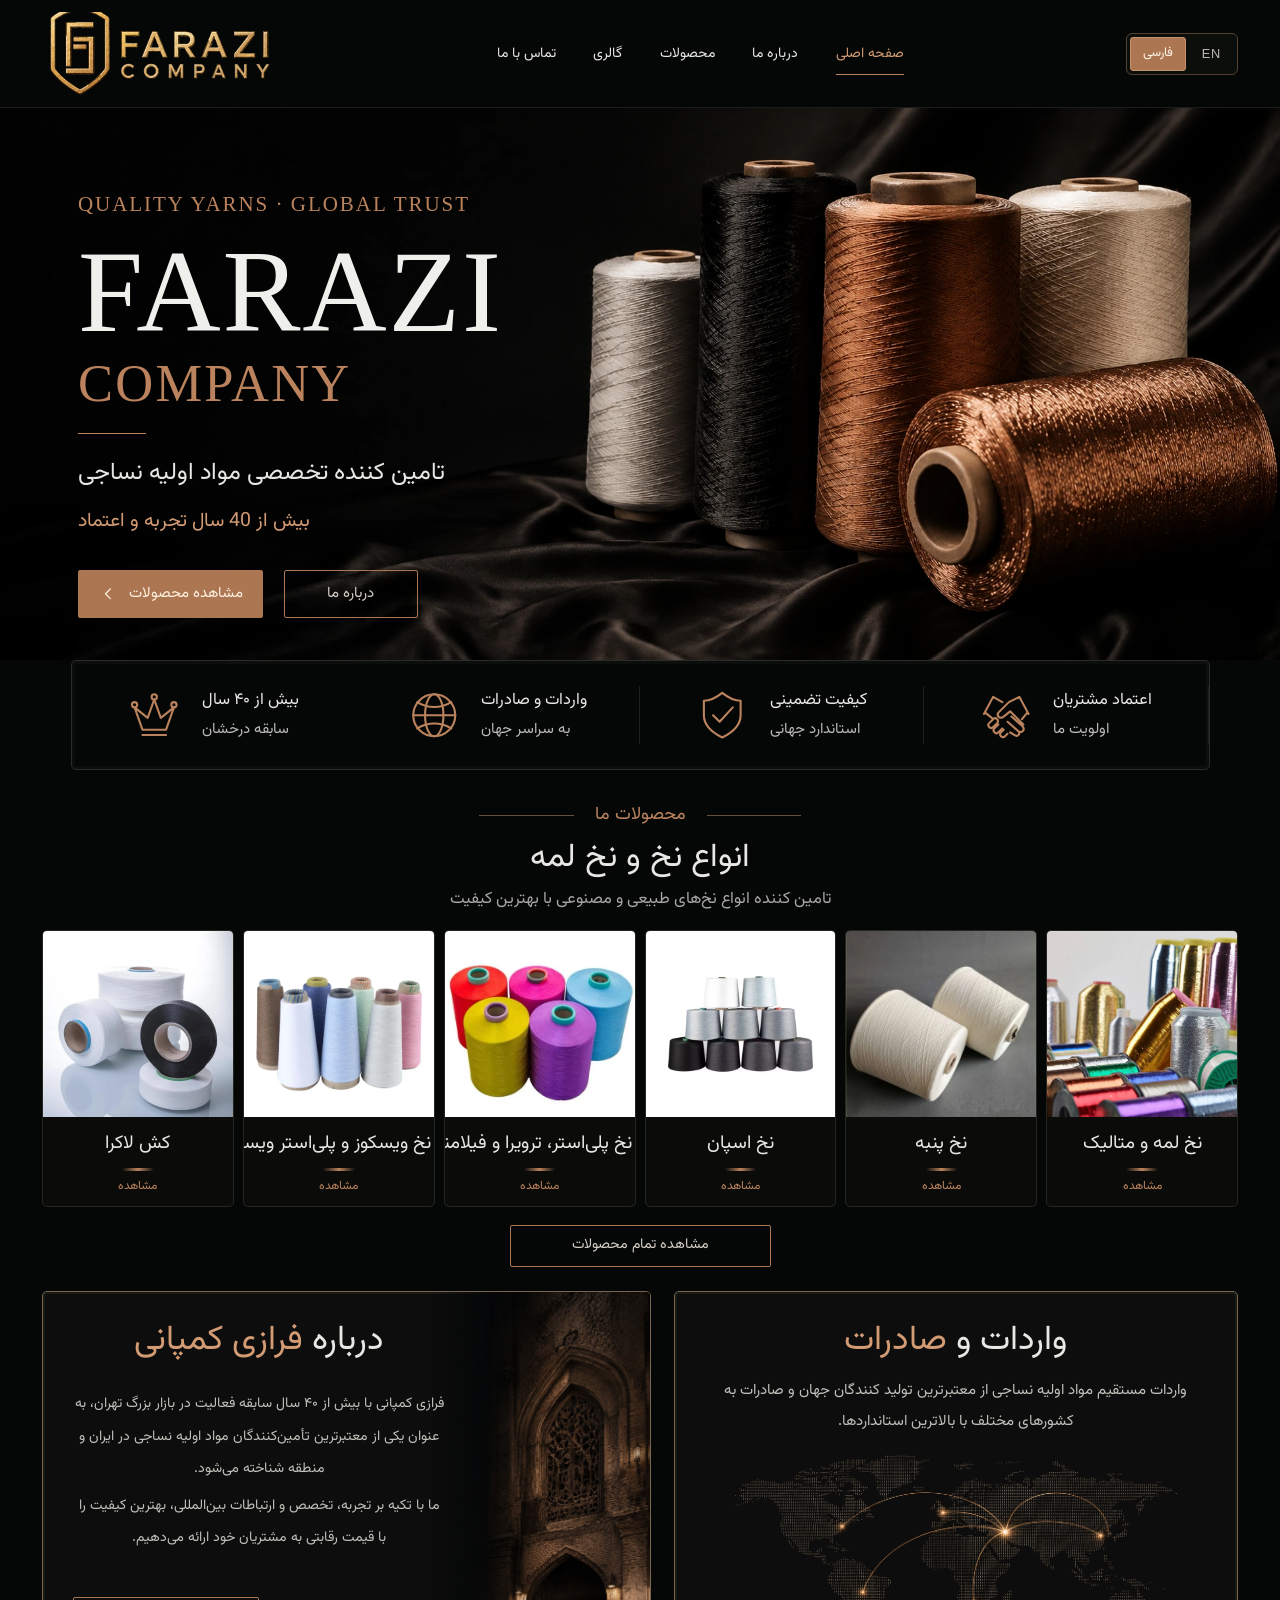
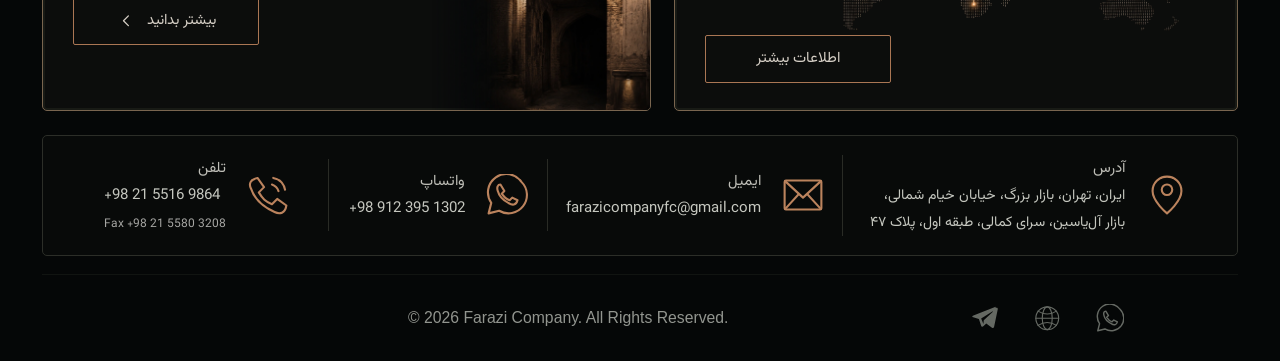
==== commit dc65a7f4: "finalized Home page and about us page" ====
--- a/index.html
+++ b/index.html
@@ -1,89 +1,133 @@
-<!doctype html>
+<!DOCTYPE html>
 <html lang="fa" dir="rtl">
   <head>
-    <meta charset="utf-8">
-    <meta name="viewport" content="width=device-width, initial-scale=1">
-    <meta name="theme-color" content="#050707">
+    <meta charset="utf-8" />
+    <meta name="viewport" content="width=device-width, initial-scale=1" />
+    <meta name="theme-color" content="#050707" />
 
-
-    <link rel="icon" href="logo/farazi-symbol-transparent.png" type="image/png">
-    <link rel="preload" href="assets/fonts/Vazirmatn-Regular.woff2" as="font" type="font/woff2" crossorigin>
-    <link rel="preload" href="assets/generated/hero-yarns-v2.webp" as="image">
-    <link rel="stylesheet" href="styles.css">
+    <link
+      rel="icon"
+      href="logo/farazi-symbol-transparent.png"
+      type="image/png"
+    />
+    <link
+      rel="preload"
+      href="assets/fonts/Vazirmatn-Regular.woff2"
+      as="font"
+      type="font/woff2"
+      crossorigin
+    />
+    <link rel="preload" href="assets/generated/hero-yarns-v2.webp" as="image" />
+    <link rel="stylesheet" href="styles.css" />
     <script src="products-data.js" defer></script>
     <script src="script.js" defer></script>
 
-
-
-
-
-
-
-
-
-
-
-
-
-
-
-
-
-
-
-
-
-
-
-
-
-
-
-
-
-
-
-
-
-
-
-
-
-
-
-
-
-
-
-
-
-
-
-<title>فرازی کمپانی | تأمین نخ و مواد اولیه نساجی</title>
-<meta name="description" content="فرازی کمپانی با بیش از ۴۰ سال تجربه در بازار نساجی و ۱۵ سال تخصص در نخ لمه؛ تأمین، واردات، صادرات و تجارت انواع نخ و مواد اولیه نساجی.">
-<meta data-seo="true" name="robots" content="index, follow, max-image-preview:large">
-<meta data-seo="true" property="og:type" content="website">
-<meta data-seo="true" property="og:site_name" content="Farazi Company">
-<meta data-seo="true" property="og:title" content="فرازی کمپانی | تأمین نخ و مواد اولیه نساجی">
-<meta data-seo="true" property="og:description" content="فرازی کمپانی با بیش از ۴۰ سال تجربه در بازار نساجی و ۱۵ سال تخصص در نخ لمه؛ تأمین، واردات، صادرات و تجارت انواع نخ و مواد اولیه نساجی.">
-<meta data-seo="true" property="og:locale" content="fa_IR">
-<meta data-seo="true" property="og:locale:alternate" content="en_US">
-<meta data-seo="true" name="twitter:card" content="summary_large_image">
-<meta data-seo="true" name="twitter:title" content="فرازی کمپانی | تأمین نخ و مواد اولیه نساجی">
-<meta data-seo="true" name="twitter:description" content="فرازی کمپانی با بیش از ۴۰ سال تجربه در بازار نساجی و ۱۵ سال تخصص در نخ لمه؛ تأمین، واردات، صادرات و تجارت انواع نخ و مواد اولیه نساجی.">
-<link data-seo="true" rel="canonical" href="https://farazicompanyfc.com/index.html">
-<link data-seo="true" rel="alternate" hreflang="fa" href="https://farazicompanyfc.com/index.html">
-<link data-seo="true" rel="alternate" hreflang="en" href="https://farazicompanyfc.com/index.en.html">
-<link data-seo="true" rel="alternate" hreflang="x-default" href="https://farazicompanyfc.com/index.html">
-<meta data-seo="true" property="og:url" content="https://farazicompanyfc.com/index.html">
-<meta data-seo="true" property="og:image" content="https://farazicompanyfc.com/assets/products/metallic-02.webp">
-<meta data-seo="true" property="og:image:alt" content="Farazi Company textile yarns">
-<meta data-seo="true" name="twitter:image" content="https://farazicompanyfc.com/assets/products/metallic-02.webp">
-<script data-seo="true" type="application/ld+json">{"@context": "https://schema.org", "@type": "WebPage", "name": "فرازی کمپانی | تأمین نخ و مواد اولیه نساجی", "description": "فرازی کمپانی با بیش از ۴۰ سال تجربه در بازار نساجی و ۱۵ سال تخصص در نخ لمه؛ تأمین، واردات، صادرات و تجارت انواع نخ و مواد اولیه نساجی.", "inLanguage": "fa", "publisher": {"@type": "Organization", "name": "Farazi Company", "alternateName": "فرازی کمپانی", "@id": "https://farazicompanyfc.com/index.html#organization", "url": "https://farazicompanyfc.com/index.html", "logo": "https://farazicompanyfc.com/logo/farazi-logo-transparent.png"}, "url": "https://farazicompanyfc.com/index.html"}</script>
-</head>
+    <title>فرازی کمپانی | تأمین نخ و مواد اولیه نساجی</title>
+    <meta
+      name="description"
+      content="فرازی کمپانی با بیش از ۴۰ سال تجربه در بازار نساجی و ۱۵ سال تخصص در نخ لمه؛ تأمین، واردات، صادرات و تجارت انواع نخ و مواد اولیه نساجی."
+    />
+    <meta
+      data-seo="true"
+      name="robots"
+      content="index, follow, max-image-preview:large"
+    />
+    <meta data-seo="true" property="og:type" content="website" />
+    <meta data-seo="true" property="og:site_name" content="Farazi Company" />
+    <meta
+      data-seo="true"
+      property="og:title"
+      content="فرازی کمپانی | تأمین نخ و مواد اولیه نساجی"
+    />
+    <meta
+      data-seo="true"
+      property="og:description"
+      content="فرازی کمپانی با بیش از ۴۰ سال تجربه در بازار نساجی و ۱۵ سال تخصص در نخ لمه؛ تأمین، واردات، صادرات و تجارت انواع نخ و مواد اولیه نساجی."
+    />
+    <meta data-seo="true" property="og:locale" content="fa_IR" />
+    <meta data-seo="true" property="og:locale:alternate" content="en_US" />
+    <meta data-seo="true" name="twitter:card" content="summary_large_image" />
+    <meta
+      data-seo="true"
+      name="twitter:title"
+      content="فرازی کمپانی | تأمین نخ و مواد اولیه نساجی"
+    />
+    <meta
+      data-seo="true"
+      name="twitter:description"
+      content="فرازی کمپانی با بیش از ۴۰ سال تجربه در بازار نساجی و ۱۵ سال تخصص در نخ لمه؛ تأمین، واردات، صادرات و تجارت انواع نخ و مواد اولیه نساجی."
+    />
+    <link
+      data-seo="true"
+      rel="canonical"
+      href="https://farazicompanyfc.com/index.html"
+    />
+    <link
+      data-seo="true"
+      rel="alternate"
+      hreflang="fa"
+      href="https://farazicompanyfc.com/index.html"
+    />
+    <link
+      data-seo="true"
+      rel="alternate"
+      hreflang="en"
+      href="https://farazicompanyfc.com/index.en.html"
+    />
+    <link
+      data-seo="true"
+      rel="alternate"
+      hreflang="x-default"
+      href="https://farazicompanyfc.com/index.html"
+    />
+    <meta
+      data-seo="true"
+      property="og:url"
+      content="https://farazicompanyfc.com/index.html"
+    />
+    <meta
+      data-seo="true"
+      property="og:image"
+      content="https://farazicompanyfc.com/assets/products/metallic-02.webp"
+    />
+    <meta
+      data-seo="true"
+      property="og:image:alt"
+      content="Farazi Company textile yarns"
+    />
+    <meta
+      data-seo="true"
+      name="twitter:image"
+      content="https://farazicompanyfc.com/assets/products/metallic-02.webp"
+    />
+    <script data-seo="true" type="application/ld+json">
+      {
+        "@context": "https://schema.org",
+        "@type": "WebPage",
+        "name": "فرازی کمپانی | تأمین نخ و مواد اولیه نساجی",
+        "description": "فرازی کمپانی با بیش از ۴۰ سال تجربه در بازار نساجی و ۱۵ سال تخصص در نخ لمه؛ تأمین، واردات، صادرات و تجارت انواع نخ و مواد اولیه نساجی.",
+        "inLanguage": "fa",
+        "publisher": {
+          "@type": "Organization",
+          "name": "Farazi Company",
+          "alternateName": "فرازی کمپانی",
+          "@id": "https://farazicompanyfc.com/index.html#organization",
+          "url": "https://farazicompanyfc.com/index.html",
+          "logo": "https://farazicompanyfc.com/logo/farazi-logo-transparent.png"
+        },
+        "url": "https://farazicompanyfc.com/index.html"
+      }
+    </script>
+  </head>
   <body data-page="home">
-    <a class="skip-link" href="#main" data-en="Skip to content">رفتن به محتوای اصلی</a>
-    <svg class="icon-library" xmlns="http://www.w3.org/2000/svg" aria-hidden="true">
+    <a class="skip-link" href="#main" data-en="Skip to content"
+      >رفتن به محتوای اصلی</a
+    >
+    <svg
+      class="icon-library"
+      xmlns="http://www.w3.org/2000/svg"
+      aria-hidden="true"
+    >
       <symbol id="i-arrow" viewbox="0 0 24 24">
         <path d="m14 6-6 6 6 6"></path>
       </symbol>
@@ -102,21 +146,33 @@
         <path d="M4 20h32M7 10c8 5 18 5 26 0M7 30c8-5 18-5 26 0"></path>
       </symbol>
       <symbol id="i-shield" viewbox="0 0 40 40">
-        <path d="M20 3c5 4 10 6 14 6v11c0 9-8 14-14 17C14 34 6 29 6 20V9c4 0 9-2 14-6Z"></path>
+        <path
+          d="M20 3c5 4 10 6 14 6v11c0 9-8 14-14 17C14 34 6 29 6 20V9c4 0 9-2 14-6Z"
+        ></path>
         <path d="m13 20 5 5 10-11"></path>
       </symbol>
       <symbol id="i-handshake" viewbox="0 0 40 40">
-        <path d="m3 19 7-13 7 4M37 19 30 6l-8 4-8 8c-2 3 2 5 4 3l5-4 10 10M4 18l5 4m27-4-4 5M10 23l-3 3c-2 2 1 5 3 3l3-3c2-2-1-5-3-3Zm4 4-3 3c-2 2 1 5 3 3l3-3m1 1-2 2c-2 2 1 5 3 3l2-2m2-1 3 2c3 2 5-1 3-3l-8-7m8 7c3 2 6-1 3-4l-8-7"></path>
+        <path
+          d="m3 19 7-13 7 4M37 19 30 6l-8 4-8 8c-2 3 2 5 4 3l5-4 10 10M4 18l5 4m27-4-4 5M10 23l-3 3c-2 2 1 5 3 3l3-3c2-2-1-5-3-3Zm4 4-3 3c-2 2 1 5 3 3l3-3m1 1-2 2c-2 2 1 5 3 3l2-2m2-1 3 2c3 2 5-1 3-3l-8-7m8 7c3 2 6-1 3-4l-8-7"
+        ></path>
       </symbol>
       <symbol id="i-phone" viewbox="0 0 32 32">
-        <path d="m8 3 5 7-4 4c3 5 5 7 10 9l4-4 7 5c-1 6-5 7-9 5C12 25 6 20 3 11 1 7 3 4 8 3ZM20 3c5 1 8 4 9 9M19 8c3 1 4 2 5 5"></path>
+        <path
+          d="m8 3 5 7-4 4c3 5 5 7 10 9l4-4 7 5c-1 6-5 7-9 5C12 25 6 20 3 11 1 7 3 4 8 3ZM20 3c5 1 8 4 9 9M19 8c3 1 4 2 5 5"
+        ></path>
       </symbol>
       <symbol id="i-whatsapp" viewbox="0 0 32 32">
         <path d="M27 6a14 14 0 0 1-17 22l-8 2 2-8A14 14 0 0 1 27 6Z"></path>
-        <path d="m11 8 3 5-2 2c2 3 3 4 6 5l2-2 4 2c-1 4-4 4-7 2-4-2-7-5-8-9-1-3 0-5 2-5Z"></path>
+        <path
+          d="m11 8 3 5-2 2c2 3 3 4 6 5l2-2 4 2c-1 4-4 4-7 2-4-2-7-5-8-9-1-3 0-5 2-5Z"
+        ></path>
       </symbol>
       <symbol id="i-telegram" viewbox="0 0 24 24">
-        <path fill="currentColor" stroke="none" d="M21.6 2.4 2.9 9.6c-1.3.5-1.3 1.2-.2 1.5l4.8 1.5 1.8 5.6c.2.7.1 1 .9 1 .6 0 .9-.3 1.2-.6l2.3-2.2 4.8 3.5c.9.5 1.5.3 1.8-.8l3-14.3c.4-1.4-.5-2-1.7-1.4ZM9.4 12.3l9.4-5.9c.5-.3.9-.1.5.2l-7.7 7-.3 3.3-1.9-4.6Z"></path>
+        <path
+          fill="currentColor"
+          stroke="none"
+          d="M21.6 2.4 2.9 9.6c-1.3.5-1.3 1.2-.2 1.5l4.8 1.5 1.8 5.6c.2.7.1 1 .9 1 .6 0 .9-.3 1.2-.6l2.3-2.2 4.8 3.5c.9.5 1.5.3 1.8-.8l3-14.3c.4-1.4-.5-2-1.7-1.4ZM9.4 12.3l9.4-5.9c.5-.3.9-.1.5.2l-7.7 7-.3 3.3-1.9-4.6Z"
+        ></path>
       </symbol>
       <symbol id="i-mail" viewbox="0 0 32 32">
         <rect x="2" y="5" width="28" height="22" rx="1"></rect>
@@ -145,7 +201,13 @@
     </svg>
     <header class="site-header" id="home">
       <div class="header-inner container">
-        <a class="brand" href="#home" aria-label="فرازی کمپانی، صفحه اصلی"><img src="logo/farazi-logo-transparent.png" alt="FARAZI COMPANY" width="1536" height="1024"></a>
+        <a class="brand" href="#home" aria-label="فرازی کمپانی، صفحه اصلی"
+          ><img
+            src="logo/farazi-logo-transparent.png"
+            alt="FARAZI COMPANY"
+            width="1536"
+            height="1024"
+        /></a>
         <nav class="main-nav" id="main-nav" aria-label="منوی اصلی">
           <a class="active" href="#home" data-en="Home">صفحه اصلی</a>
           <a href="about.html" data-en="About us">درباره ما</a>
@@ -156,13 +218,40 @@
           <a href="contact.html" data-en="Contact us">تماس با ما</a>
         </nav>
         <div class="header-tools">
-          <div class="language-switch" role="group" aria-label="زبان سایت" dir="ltr">
-            <a data-language="fa" lang="fa" aria-label="فارسی" href="index.html" hreflang="fa" aria-current="page">
-              فارسی</a><a data-language="en" lang="en" aria-label="English" href="index.en.html" hreflang="en" aria-current="false">
+          <div
+            class="language-switch"
+            role="group"
+            aria-label="زبان سایت"
+            dir="ltr"
+          >
+            <a
+              data-language="fa"
+              lang="fa"
+              aria-label="فارسی"
+              href="index.html"
+              hreflang="fa"
+              aria-current="page"
+            >
+              فارسی</a
+            ><a
+              data-language="en"
+              lang="en"
+              aria-label="English"
+              href="index.en.html"
+              hreflang="en"
+              aria-current="false"
+            >
               EN
             </a>
           </div>
-          <button class="menu-toggle" id="menu-toggle" type="button" aria-label="باز کردن منو" aria-expanded="false" aria-controls="main-nav">
+          <button
+            class="menu-toggle"
+            id="menu-toggle"
+            type="button"
+            aria-label="باز کردن منو"
+            aria-expanded="false"
+            aria-controls="main-nav"
+          >
             <svg class="icon"><use href="#i-menu"></use></svg>
           </button>
         </div>
@@ -173,21 +262,32 @@
         <div class="hero-inner">
           <div class="hero-copy">
             <p class="hero-eyebrow" lang="en" dir="ltr">
-              TEXTILE YARNS · LUREX &amp; METALLIC
+              QUALITY YARNS · GLOBAL TRUST
             </p>
             <h1 id="hero-title" lang="en" dir="ltr">
               FARAZI<span>COMPANY</span>
             </h1>
             <div class="copper-rule"></div>
-            <p class="hero-description" data-en="Sourcing, supply, import and export of textile raw materials">
-              تأمین، سورسینگ، واردات و صادرات مواد اولیه نساجی
+            <p
+              class="hero-description"
+              data-en="Specialized supplier of textile raw materials"
+            >
+              تامین کننده تخصصی مواد اولیه نساجی
             </p>
-            <p class="hero-trust" data-en="Over 40 years in the textile market · 15 years of Lurex expertise">
-              بیش از ۴۰ سال تجربه در بازار نساجی · ۱۵ سال تخصص در نخ لمه
+            <p
+              class="hero-trust"
+              data-en="Over 40 years of experience and trust"
+            >
+              بیش از 40 سال تجربه و اعتماد
             </p>
             <div class="hero-actions">
-              <a class="button button-filled" href="#products"><span data-en="View products">مشاهده محصولات</span><svg class="icon"><use href="#i-arrow"></use></svg></a>
-              <a class="button" href="about.html" data-en="About us">درباره ما</a>
+              <a class="button button-filled" href="#products"
+                ><span data-en="View products">مشاهده محصولات</span
+                ><svg class="icon"><use href="#i-arrow"></use></svg
+              ></a>
+              <a class="button" href="about.html" data-en="About us"
+                >درباره ما</a
+              >
             </div>
           </div>
         </div>
@@ -196,77 +296,213 @@
         <div class="trust-item">
           <svg class="icon"><use href="#i-handshake"></use></svg>
           <p>
-            <span data-en="Customer trust">اعتماد مشتریان</span><small data-en="Our priority">اولویت ما</small>
+            <span data-en="Customer trust">اعتماد مشتریان</span
+            ><small data-en="Our priority">اولویت ما</small>
           </p>
         </div>
         <div class="trust-item">
           <svg class="icon"><use href="#i-shield"></use></svg>
           <p>
-            <span data-en="Guaranteed quality">کیفیت تضمینی</span><small data-en="Global standards">استاندارد جهانی</small>
+            <span data-en="Guaranteed quality">کیفیت تضمینی</span
+            ><small data-en="Global standards">استاندارد جهانی</small>
           </p>
         </div>
         <div class="trust-item">
           <svg class="icon"><use href="#i-globe"></use></svg>
           <p>
-            <span data-en="Import &amp; export">واردات و صادرات</span><small data-en="Across the world">به سراسر جهان</small>
+            <span data-en="Import &amp; export">واردات و صادرات</span
+            ><small data-en="Across the world">به سراسر جهان</small>
           </p>
         </div>
         <div class="trust-item">
           <svg class="icon"><use href="#i-crown"></use></svg>
           <p>
-            <span data-en="Over 40 years">بیش از ۴۰ سال</span><small data-en="A distinguished history">سابقه درخشان</small>
+            <span data-en="Over 40 years">بیش از ۴۰ سال</span
+            ><small data-en="A distinguished history">سابقه درخشان</small>
           </p>
         </div>
       </section>
-      <section class="products-section container" id="products" aria-labelledby="products-title">
+      <section
+        class="products-section container"
+        id="products"
+        aria-labelledby="products-title"
+      >
         <div class="section-heading">
           <p class="section-kicker" data-en="Our products">محصولات ما</p>
-          <h2 id="products-title" data-en="Textile yarns, led by our Lurex expertise">
+          <h2
+            id="products-title"
+            data-en="Textile yarns, led by our Lurex expertise"
+          >
             انواع نخ و نخ لمه
           </h2>
-          <p data-en="Six product groups supplied for textile production and weaving">
-            تأمین شش گروه اصلی نخ برای تولید و بافندگی
+          <p
+            data-en="Supplier of various high-quality natural and synthetic yarns."
+          >
+            تامین کننده انواع نخ‌های طبیعی و مصنوعی با بهترین کیفیت
           </p>
         </div>
-        <div class="product-grid" id="product-grid" style="--home-columns: 6"><button class="product-card" type="button" data-product="0"><div class="asset-frame product-art"><img src="assets/products/metallic-02.webp" alt="نخ لمه و متالیک" loading="lazy" decoding="async"></div><div class="product-info"><h3>نخ لمه و متالیک</h3><span class="view-label">مشاهده</span></div></button><button class="product-card" type="button" data-product="1"><div class="asset-frame product-art"><img src="assets/products/cotton-01.webp" alt="نخ پنبه" loading="lazy" decoding="async"></div><div class="product-info"><h3>نخ پنبه</h3><span class="view-label">مشاهده</span></div></button><button class="product-card" type="button" data-product="2"><div class="asset-frame product-art"><img src="assets/products/spun-01.webp" alt="نخ اسپان" loading="lazy" decoding="async"></div><div class="product-info"><h3>نخ اسپان</h3><span class="view-label">مشاهده</span></div></button><button class="product-card" type="button" data-product="3"><div class="asset-frame product-art"><img src="assets/products/polyester-03.webp" alt="نخ پلی‌استر، ترویرا و فیلامنت" loading="lazy" decoding="async"></div><div class="product-info"><h3>نخ پلی‌استر، ترویرا و فیلامنت</h3><span class="view-label">مشاهده</span></div></button><button class="product-card" type="button" data-product="4"><div class="asset-frame product-art"><img src="assets/products/viscose-01.webp" alt="نخ ویسکوز و پلی‌استر ویسکوز" loading="lazy" decoding="async"></div><div class="product-info"><h3>نخ ویسکوز و پلی‌استر ویسکوز</h3><span class="view-label">مشاهده</span></div></button><button class="product-card" type="button" data-product="5"><div class="asset-frame product-art"><img src="assets/products/lycra-01.webp" alt="کش لاکرا" loading="lazy" decoding="async"></div><div class="product-info"><h3>کش لاکرا</h3><span class="view-label">مشاهده</span></div></button></div>
-        <a class="button all-products" href="products.html" data-en="View all products">
+        <div class="product-grid" id="product-grid" style="--home-columns: 6">
+          <button class="product-card" type="button" data-product="0">
+            <div class="asset-frame product-art">
+              <img
+                src="assets/products/metallic-02.webp"
+                alt="نخ لمه و متالیک"
+                loading="lazy"
+                decoding="async"
+              />
+            </div>
+            <div class="product-info">
+              <h3>نخ لمه و متالیک</h3>
+              <span class="view-label">مشاهده</span>
+            </div></button
+          ><button class="product-card" type="button" data-product="1">
+            <div class="asset-frame product-art">
+              <img
+                src="assets/products/cotton-01.webp"
+                alt="نخ پنبه"
+                loading="lazy"
+                decoding="async"
+              />
+            </div>
+            <div class="product-info">
+              <h3>نخ پنبه</h3>
+              <span class="view-label">مشاهده</span>
+            </div></button
+          ><button class="product-card" type="button" data-product="2">
+            <div class="asset-frame product-art">
+              <img
+                src="assets/products/spun-01.webp"
+                alt="نخ اسپان"
+                loading="lazy"
+                decoding="async"
+              />
+            </div>
+            <div class="product-info">
+              <h3>نخ اسپان</h3>
+              <span class="view-label">مشاهده</span>
+            </div></button
+          ><button class="product-card" type="button" data-product="3">
+            <div class="asset-frame product-art">
+              <img
+                src="assets/products/polyester-03.webp"
+                alt="نخ پلی‌استر، ترویرا و فیلامنت"
+                loading="lazy"
+                decoding="async"
+              />
+            </div>
+            <div class="product-info">
+              <h3>نخ پلی‌استر، ترویرا و فیلامنت</h3>
+              <span class="view-label">مشاهده</span>
+            </div></button
+          ><button class="product-card" type="button" data-product="4">
+            <div class="asset-frame product-art">
+              <img
+                src="assets/products/viscose-01.webp"
+                alt="نخ ویسکوز و پلی‌استر ویسکوز"
+                loading="lazy"
+                decoding="async"
+              />
+            </div>
+            <div class="product-info">
+              <h3>نخ ویسکوز و پلی‌استر ویسکوز</h3>
+              <span class="view-label">مشاهده</span>
+            </div></button
+          ><button class="product-card" type="button" data-product="5">
+            <div class="asset-frame product-art">
+              <img
+                src="assets/products/lycra-01.webp"
+                alt="کش لاکرا"
+                loading="lazy"
+                decoding="async"
+              />
+            </div>
+            <div class="product-info">
+              <h3>کش لاکرا</h3>
+              <span class="view-label">مشاهده</span>
+            </div>
+          </button>
+        </div>
+        <a
+          class="button all-products"
+          href="products.html"
+          data-en="View all products"
+        >
           مشاهده تمام محصولات
         </a>
       </section>
       <div class="story-grid container">
-        <section class="story-panel trade-panel" id="trade" aria-labelledby="trade-title">
+        <section
+          class="story-panel trade-panel"
+          id="trade"
+          aria-labelledby="trade-title"
+        >
           <h2 id="trade-title">
-            <span data-en="Import &amp; ">واردات و </span><em data-en="export">صادرات</em>
+            <span data-en="Import &amp; ">واردات و </span
+            ><em data-en="export">صادرات</em>
           </h2>
-            <p data-en="Sourcing, supply, import and export solutions for textile yarns and raw materials through reliable domestic and international partners.">
-              راهکارهای سورسینگ، تأمین، واردات و صادرات انواع نخ و مواد اولیه
-              نساجی از منابع معتبر داخلی و بین‌المللی.
+          <p
+            data-en="Direct import of textile raw materials from the world's most reputable manufacturers and export to various countries, adhering to the highest standards."
+          >
+            واردات مستقیم مواد اولیه نساجی از معتبرترین تولید کنندگان جهان و
+            صادرات به کشورهای مختلف با بالاترین استانداردها.
           </p>
-          <div class="asset-frame map-art" role="img" aria-label="نقشه ارتباطات تجاری در سراسر جهان">
-            <img src="assets/generated/global-trade.webp" alt="" loading="lazy">
-          </div>
-          <button class="button panel-button" type="button" data-dialog="trade" data-en="More information">
+          <div
+            class="asset-frame map-art"
+            role="img"
+            aria-label="نقشه ارتباطات تجاری در سراسر جهان"
+          >
+            <img
+              src="assets/generated/global-trade.webp"
+              alt=""
+              loading="lazy"
+            />
+          </div>
+          <button
+            class="button panel-button"
+            type="button"
+            data-dialog="trade"
+            data-en="More information"
+          >
             اطلاعات بیشتر
           </button>
         </section>
-        <section class="story-panel about-panel" id="about" aria-labelledby="about-title">
-          <div class="asset-frame bazaar-art" role="img" aria-label="تصویرسازی الهام‌گرفته از معماری بازار تهران">
-            <img src="assets/generated/tehran-bazaar.webp" alt="" loading="lazy">
+        <section
+          class="story-panel about-panel"
+          id="about"
+          aria-labelledby="about-title"
+        >
+          <div
+            class="asset-frame bazaar-art"
+            role="img"
+            aria-label="تصویرسازی الهام‌گرفته از معماری بازار تهران"
+          >
+            <img
+              src="assets/generated/tehran-bazaar.webp"
+              alt=""
+              loading="lazy"
+            />
           </div>
           <div class="about-content">
             <h2 id="about-title">
-              <span data-en="About ">درباره </span><em data-en="Farazi Company">فرازی کمپانی</em>
+              <span data-en="About ">درباره </span
+              ><em data-en="Farazi Company">فرازی کمپانی</em>
             </h2>
-            <p data-en="Farazi Company has over 40 years of continuous experience in the textile market and 15 years of specialized work in importing and trading Lurex and metallic yarns.">
-              فرازی کمپانی با بیش از ۴۰ سال فعالیت مستمر در بازار نساجی و ۱۵ سال
-              تجربه تخصصی در واردات و فروش نخ لمه و متالیک فعالیت می‌کند.
+            <p
+              data-en="Farazi Company, with over 40 years of experience in Tehran’s Grand Bazaar, is recognized as one of the leading suppliers of textile raw materials in Iran and the region."
+            >
+              فرازی کمپانی با بیش از ۴۰ سال سابقه فعالیت در بازار بزرگ تهران، به
+              عنوان یکی از معتبرترین تأمین‌کنندگان مواد اولیه نساجی در ایران و
+              منطقه شناخته می‌شود.
             </p>
-            <p data-en="Based in Tehran’s Grand Bazaar, we build reliable, transparent and long-term relationships with manufacturers, traders and suppliers.">
-              از بازار بزرگ تهران، با تولیدکنندگان، تجار و تأمین‌کنندگان روابطی
-              حرفه‌ای، شفاف و بلندمدت ایجاد می‌کنیم.
+            <p
+              data-en="Backed by decades of experience, industry expertise, and strong international partnerships, we deliver premium-quality textile raw materials at competitive prices."
+            >
+              ما با تکیه بر تجربه، تخصص و ارتباطات بین‌المللی، بهترین کیفیت را
+              با قیمت رقابتی به مشتریان خود ارائه می‌دهیم.
             </p>
             <a class="button panel-button" href="about.html">
-              <span data-en="Discover more">بیشتر بدانید</span><svg class="icon"><use href="#i-arrow"></use></svg>
+              <span data-en="Discover more">بیشتر بدانید</span
+              ><svg class="icon"><use href="#i-arrow"></use></svg>
             </a>
           </div>
         </section>
@@ -278,8 +514,10 @@
           <svg class="icon"><use href="#i-pin"></use></svg>
           <div>
             <span data-en="Address">آدرس</span>
-            <p data-en="No. 47, First Floor, Saraye Kamali, Aale Yasin Bazaar, North Khayyam Street, Grand Bazaar, Tehran, Iran">
-              ایران، تهران، بازار بزرگ، خیابان خیام شمالی،<br>
+            <p
+              data-en="No. 47, First Floor, Kamali mall, Aale Yasin Bazaar, North Khayyam Street, Grand Bazaar, Tehran, Iran"
+            >
+              ایران، تهران، بازار بزرگ، خیابان خیام شمالی،<br />
               بازار آل‌یاسین، سرای کمالی، طبقه اول، پلاک ۴۷
             </p>
           </div>
@@ -287,32 +525,71 @@
         <div class="contact-item">
           <svg class="icon"><use href="#i-mail"></use></svg>
           <div>
-            <span data-en="Email">ایمیل</span><a href="mailto:farazicompanyfc@gmail.com" dir="ltr">farazicompanyfc@gmail.com</a>
+            <span data-en="Email">ایمیل</span
+            ><a href="mailto:farazicompanyfc@gmail.com" dir="ltr"
+              >farazicompanyfc@gmail.com</a
+            >
           </div>
         </div>
         <div class="contact-item">
           <svg class="icon"><use href="#i-whatsapp"></use></svg>
           <div>
-            <span data-en="WhatsApp">واتساپ</span><a href="https://wa.me/989123951302" target="_blank" rel="noopener noreferrer" dir="ltr">+98 912 395 1302</a>
+            <span data-en="WhatsApp">واتساپ</span
+            ><a
+              href="https://wa.me/989123951302"
+              target="_blank"
+              rel="noopener noreferrer"
+              dir="ltr"
+              >+98 912 395 1302</a
+            >
           </div>
         </div>
         <div class="contact-item">
           <svg class="icon"><use href="#i-phone"></use></svg>
           <div>
-            <span data-en="Phone">تلفن</span><a href="tel:+982155169864" dir="ltr">+98 21 5516 9864</a><span class="fax-number" lang="en" dir="ltr">Fax +98 21 5580 3208</span>
+            <span data-en="Phone">تلفن</span
+            ><a href="tel:+982155169864" dir="ltr">+98 21 5516 9864</a
+            ><span class="fax-number" lang="en" dir="ltr"
+              >Fax +98 21 5580 3208</span
+            >
           </div>
         </div>
       </div>
       <div class="footer-bottom">
-        <p lang="en" dir="ltr">© <span data-copyright-year>2026</span> Farazi Company. All Rights Reserved.</p>
+        <p lang="en" dir="ltr">
+          © <span data-copyright-year>2026</span> Farazi Company. All Rights
+          Reserved.
+        </p>
         <div class="social-links" aria-label="راه‌های ارتباطی">
-          <a href="https://t.me/FARAZICOMPANYFC" target="_blank" rel="noopener noreferrer" aria-label="Telegram"><svg class="icon"><use href="#i-telegram"></use></svg></a>
-          <a href="https://linku.page/H9RUVF8G" target="_blank" rel="noopener noreferrer" aria-label="Digital business card"><svg class="icon"><use href="#i-globe"></use></svg></a>
-          <a href="https://wa.me/989123951302" target="_blank" rel="noopener noreferrer" aria-label="WhatsApp"><svg class="icon"><use href="#i-whatsapp"></use></svg></a>
+          <a
+            href="https://t.me/FARAZICOMPANYFC"
+            target="_blank"
+            rel="noopener noreferrer"
+            aria-label="Telegram"
+            ><svg class="icon"><use href="#i-telegram"></use></svg
+          ></a>
+          <a
+            href="https://linku.page/H9RUVF8G"
+            target="_blank"
+            rel="noopener noreferrer"
+            aria-label="Digital business card"
+            ><svg class="icon"><use href="#i-globe"></use></svg
+          ></a>
+          <a
+            href="https://wa.me/989123951302"
+            target="_blank"
+            rel="noopener noreferrer"
+            aria-label="WhatsApp"
+            ><svg class="icon"><use href="#i-whatsapp"></use></svg
+          ></a>
         </div>
       </div>
     </footer>
-    <dialog class="detail-dialog" id="detail-dialog" aria-labelledby="dialog-title">
+    <dialog
+      class="detail-dialog"
+      id="detail-dialog"
+      aria-labelledby="dialog-title"
+    >
       <button class="dialog-close" type="button" aria-label="بستن پنجره">
         <svg class="icon"><use href="#i-close"></use></svg>
       </button>
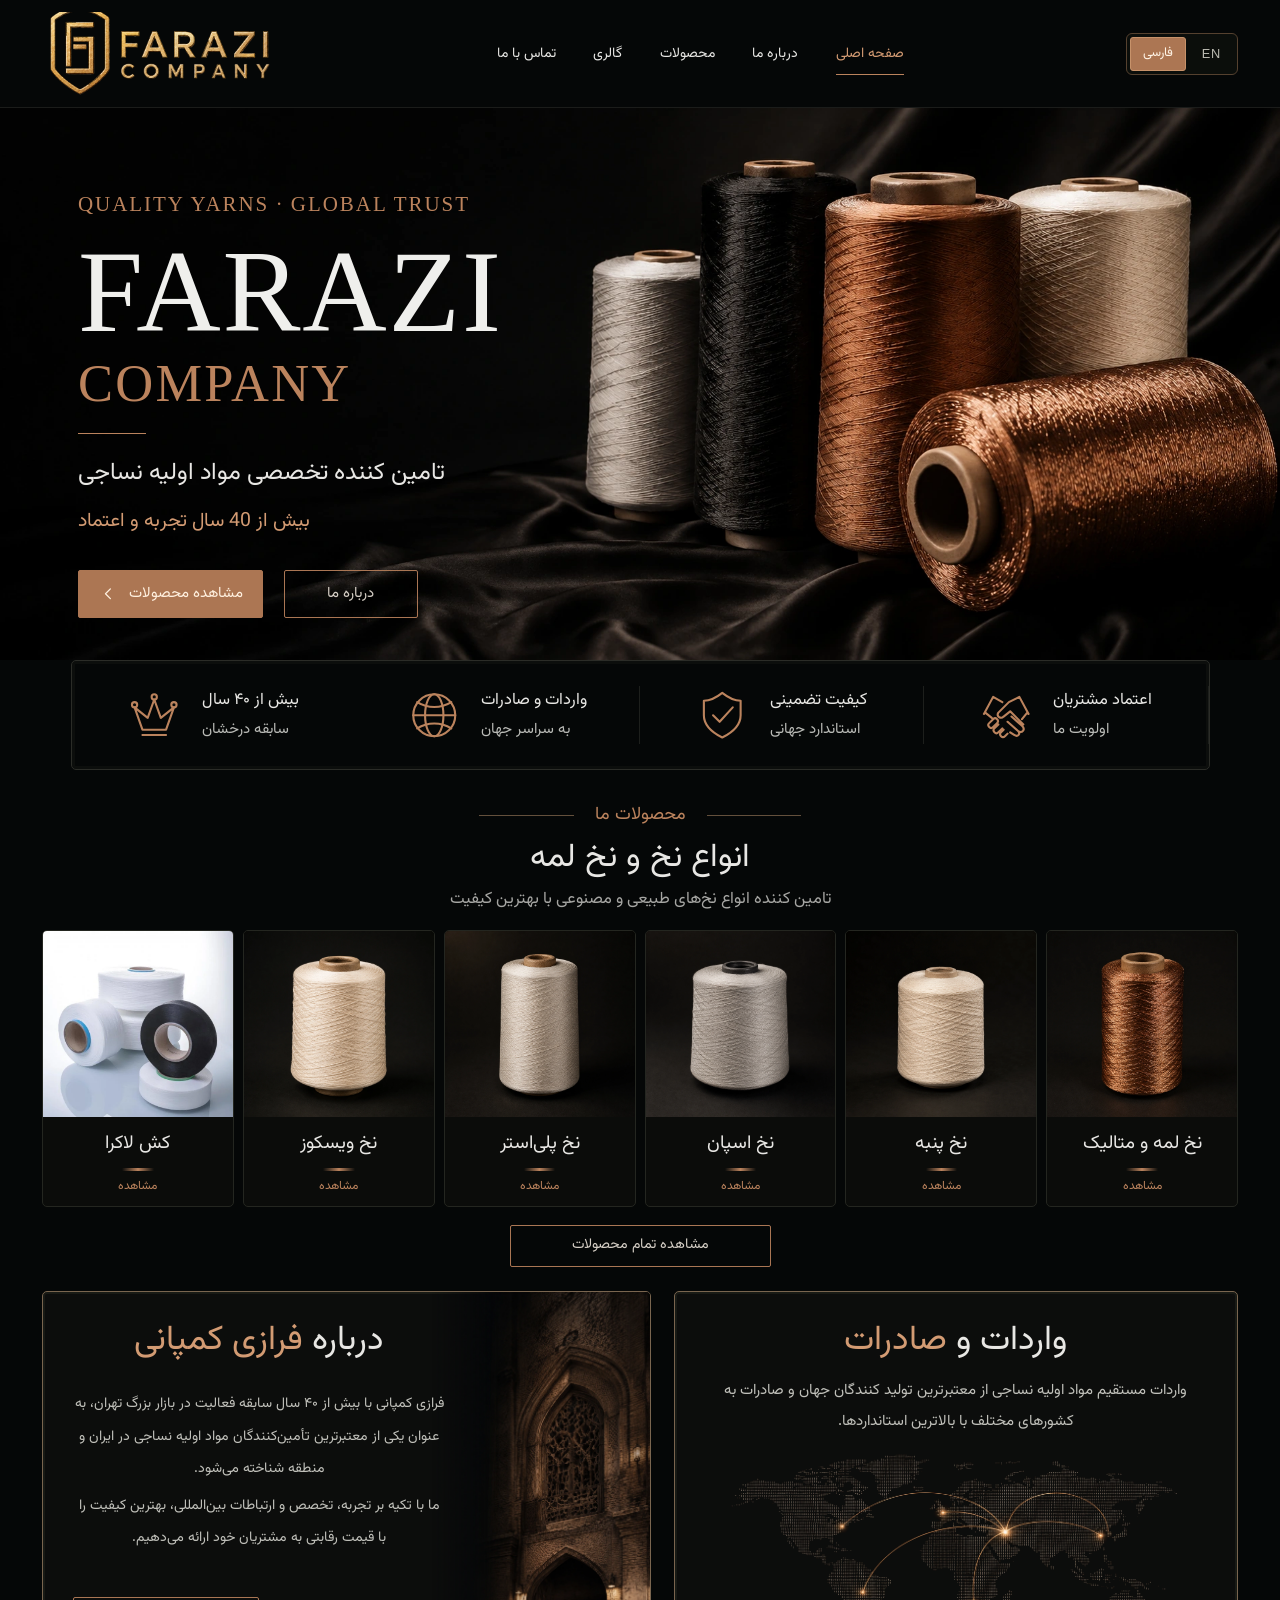
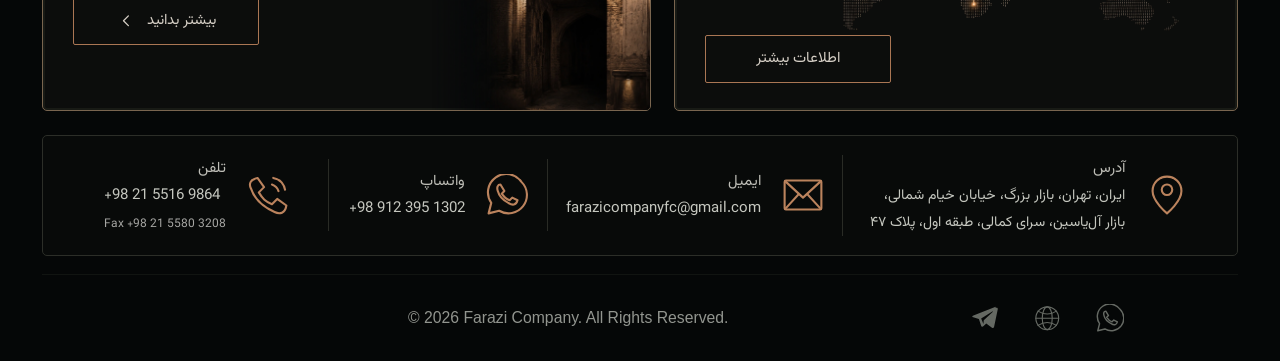
==== commit 9dc47cb1: "Gallery done i've placed pictures from folder "generated" in the home page and also as first image o" ====
--- a/index.html
+++ b/index.html
@@ -345,7 +345,7 @@
           <button class="product-card" type="button" data-product="0">
             <div class="asset-frame product-art">
               <img
-                src="assets/products/metallic-02.webp"
+                src="assets/generated/metallic.webp"
                 alt="نخ لمه و متالیک"
                 loading="lazy"
                 decoding="async"
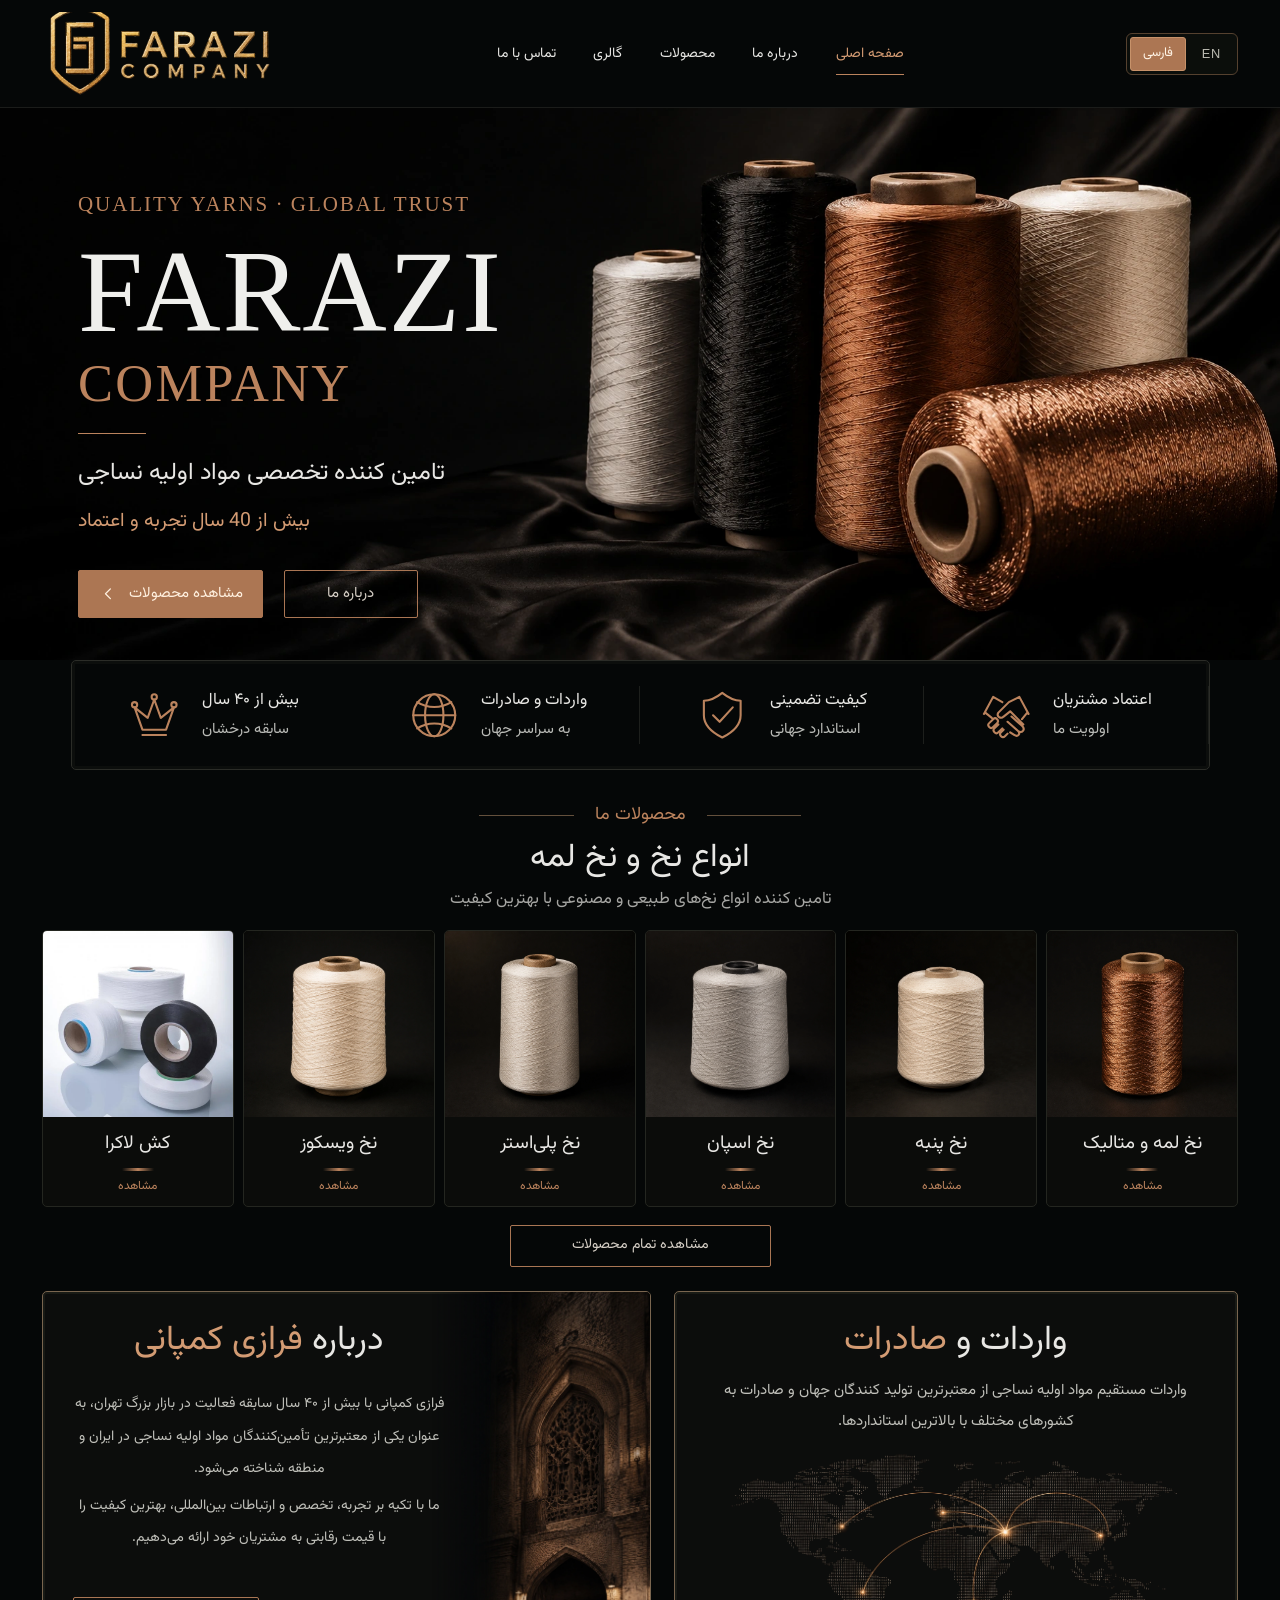
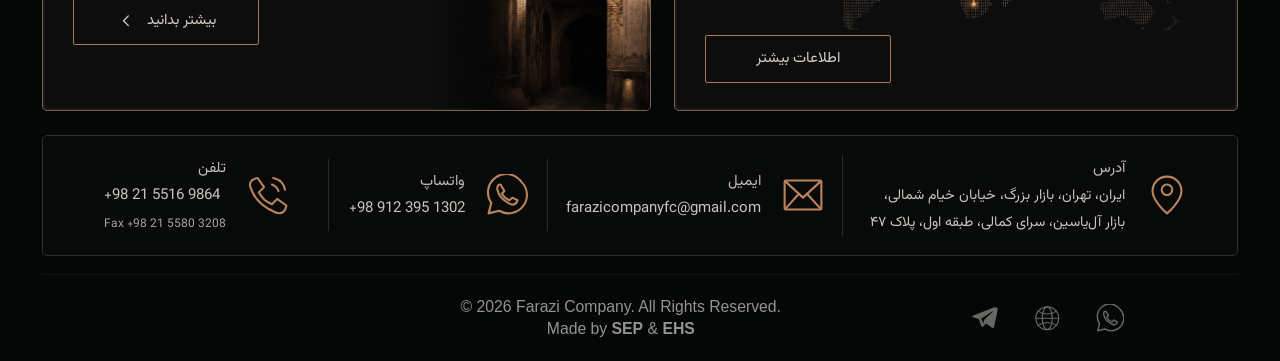
==== commit 45ffafb0: "we've proudly signature all the pages" ====
--- a/index.html
+++ b/index.html
@@ -556,32 +556,55 @@
         </div>
       </div>
       <div class="footer-bottom">
-        <p lang="en" dir="ltr">
-          © <span data-copyright-year>2026</span> Farazi Company. All Rights
-          Reserved.
-        </p>
+        <div class="footer-copy">
+          <p lang="en" dir="ltr">
+            © <span data-copyright-year>2026</span> Farazi Company. All Rights
+            Reserved.
+          </p>
+
+          <p class="made-by" lang="en" dir="ltr">
+            Made by
+            <a
+              href="https://sepidemalek.ir/"
+              target="_blank"
+              rel="noopener noreferrer"
+              >SEP</a
+            >
+            &
+            <a
+              href="https://ehsntb.ir/"
+              target="_blank"
+              rel="noopener noreferrer"
+              >EHS</a
+            >
+          </p>
+        </div>
+
         <div class="social-links" aria-label="راه‌های ارتباطی">
           <a
             href="https://t.me/FARAZICOMPANYFC"
             target="_blank"
             rel="noopener noreferrer"
             aria-label="Telegram"
-            ><svg class="icon"><use href="#i-telegram"></use></svg
-          ></a>
+          >
+            <svg class="icon"><use href="#i-telegram"></use></svg>
+          </a>
           <a
             href="https://linku.page/H9RUVF8G"
             target="_blank"
             rel="noopener noreferrer"
             aria-label="Digital business card"
-            ><svg class="icon"><use href="#i-globe"></use></svg
-          ></a>
+          >
+            <svg class="icon"><use href="#i-globe"></use></svg>
+          </a>
           <a
             href="https://wa.me/989123951302"
             target="_blank"
             rel="noopener noreferrer"
             aria-label="WhatsApp"
-            ><svg class="icon"><use href="#i-whatsapp"></use></svg
-          ></a>
+          >
+            <svg class="icon"><use href="#i-whatsapp"></use></svg>
+          </a>
         </div>
       </div>
     </footer>
--- a/styles.css
+++ b/styles.css
@@ -260,10 +260,7 @@
   color: #d5cec5;
   font-size: calc(10 * var(--u));
   line-height: 1.6;
-  transition:
-    background 0.2s,
-    color 0.2s,
-    border-color 0.2s;
+  transition: background 0.2s, color 0.2s, border-color 0.2s;
   direction: rtl;
 }
 .button .icon {
@@ -374,9 +371,7 @@
   display: block;
   width: 100%;
   text-align: center;
-  transition:
-    transform 0.2s,
-    border-color 0.2s;
+  transition: transform 0.2s, border-color 0.2s;
 }
 .product-card:hover {
   border-color: #9d7250;
@@ -1157,10 +1152,7 @@
   font-size: clamp(11px, 1vw, 13px);
   line-height: 1.5;
   color: #b9b9b0;
-  transition:
-    background 0.18s,
-    color 0.18s,
-    border-color 0.18s;
+  transition: background 0.18s, color 0.18s, border-color 0.18s;
 }
 .language-switch a[lang="en"] {
   font-family: Arial, sans-serif;
@@ -1209,5 +1201,31 @@
     gap: 8px;
   }
 }
+.footer-copy{
+  display:flex;
+  flex-direction:column;
+  align-items:center;   /* وسط چین افقی */
+  gap:4px;
+}
 
-.language-switch a { display: inline-flex; align-items: center; justify-content: center; text-decoration: none; }
+.made-by{
+  margin:0;
+  text-align:center;
+}
+
+.made-by a{
+  color:inherit;
+  text-decoration:none;
+  font-weight:600;
+  transition:opacity .2s ease;
+}
+
+.made-by a:hover{
+  opacity:1;
+}
+.language-switch a {
+  display: inline-flex;
+  align-items: center;
+  justify-content: center;
+  text-decoration: none;
+}
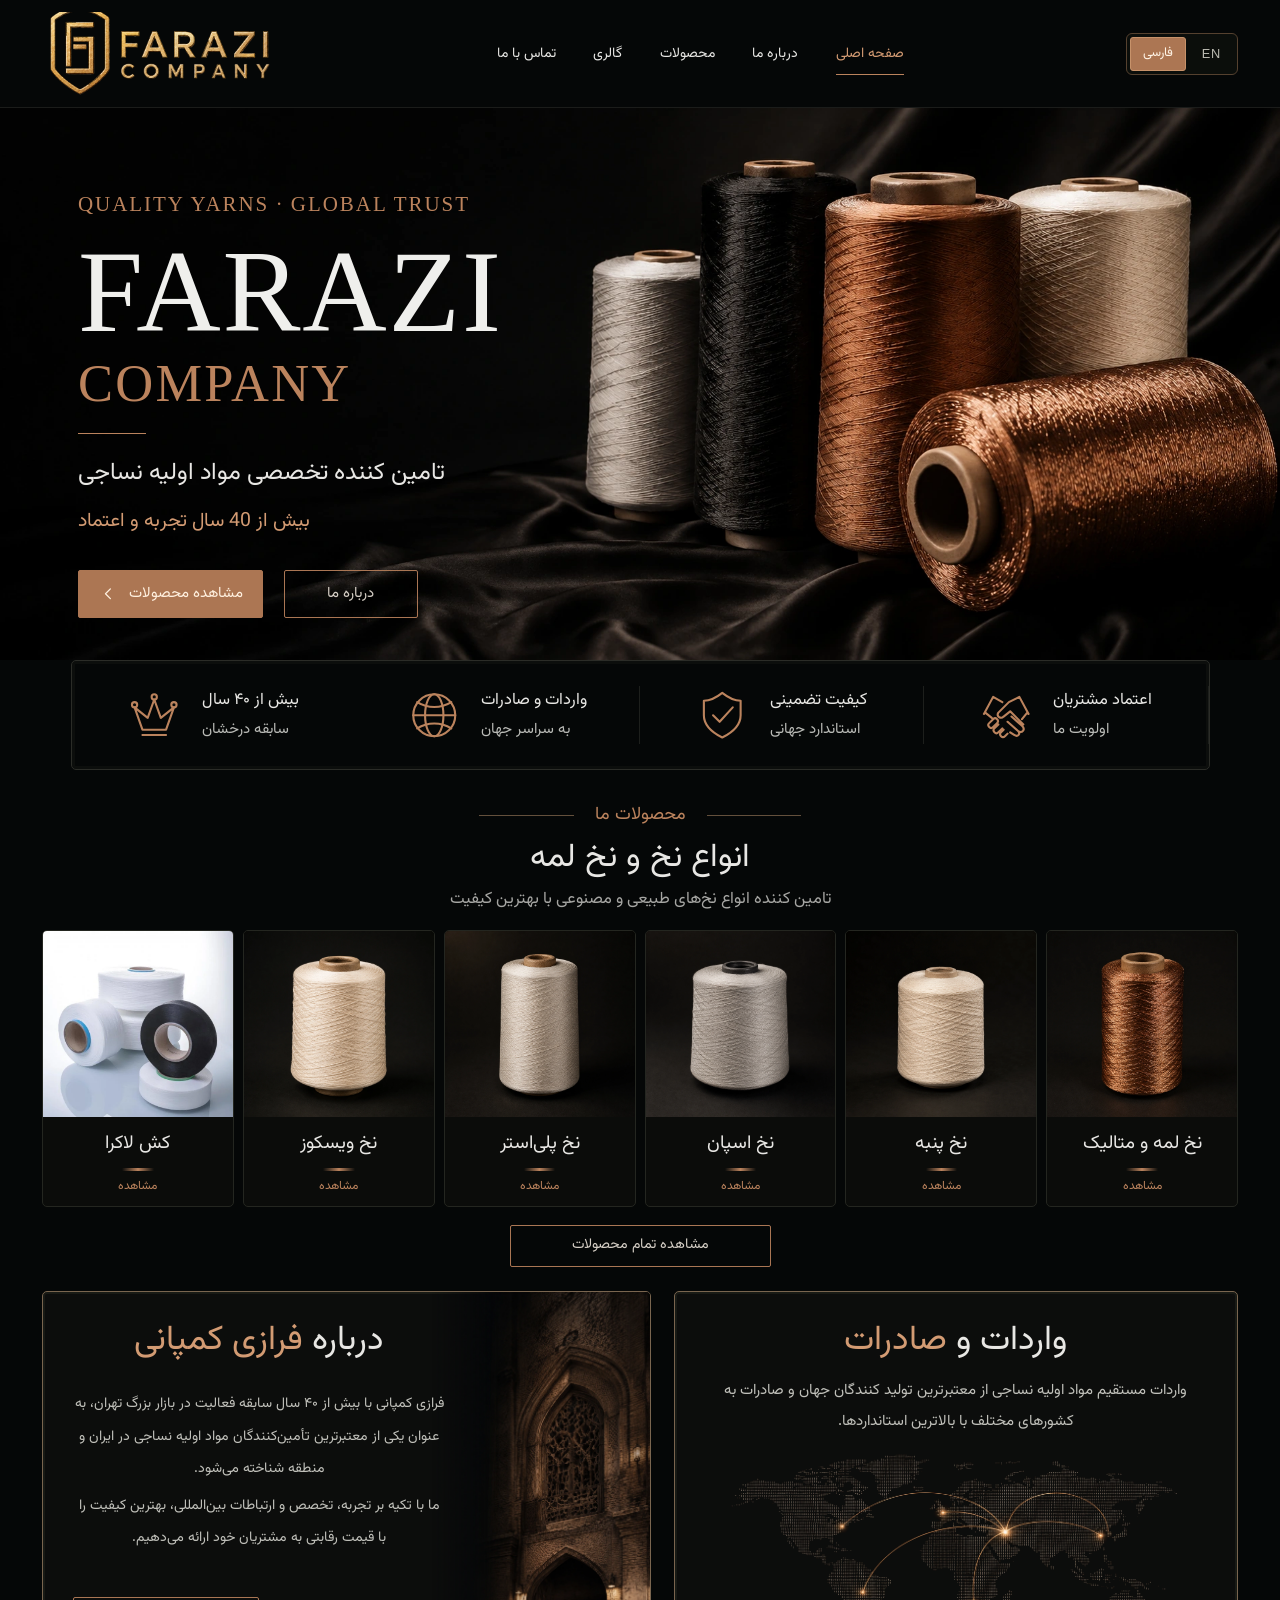
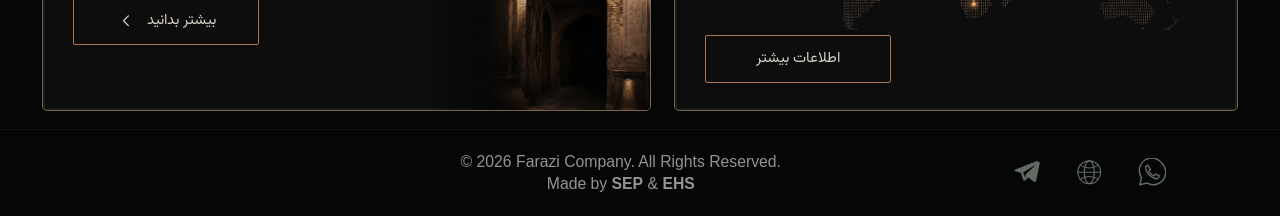
==== commit 2d84fd92: "Deleted the first footer first footer just is shown in contact-us page.  but second footer is still " ====
--- a/index.html
+++ b/index.html
@@ -508,53 +508,7 @@
         </section>
       </div>
     </main>
-    <footer class="container" id="contact">
-      <div class="contact-strip">
-        <div class="contact-item address-item">
-          <svg class="icon"><use href="#i-pin"></use></svg>
-          <div>
-            <span data-en="Address">آدرس</span>
-            <p
-              data-en="No. 47, First Floor, Kamali mall, Aale Yasin Bazaar, North Khayyam Street, Grand Bazaar, Tehran, Iran"
-            >
-              ایران، تهران، بازار بزرگ، خیابان خیام شمالی،<br />
-              بازار آل‌یاسین، سرای کمالی، طبقه اول، پلاک ۴۷
-            </p>
-          </div>
-        </div>
-        <div class="contact-item">
-          <svg class="icon"><use href="#i-mail"></use></svg>
-          <div>
-            <span data-en="Email">ایمیل</span
-            ><a href="mailto:farazicompanyfc@gmail.com" dir="ltr"
-              >farazicompanyfc@gmail.com</a
-            >
-          </div>
-        </div>
-        <div class="contact-item">
-          <svg class="icon"><use href="#i-whatsapp"></use></svg>
-          <div>
-            <span data-en="WhatsApp">واتساپ</span
-            ><a
-              href="https://wa.me/989123951302"
-              target="_blank"
-              rel="noopener noreferrer"
-              dir="ltr"
-              >+98 912 395 1302</a
-            >
-          </div>
-        </div>
-        <div class="contact-item">
-          <svg class="icon"><use href="#i-phone"></use></svg>
-          <div>
-            <span data-en="Phone">تلفن</span
-            ><a href="tel:+982155169864" dir="ltr">+98 21 5516 9864</a
-            ><span class="fax-number" lang="en" dir="ltr"
-              >Fax +98 21 5580 3208</span
-            >
-          </div>
-        </div>
-      </div>
+    
       <div class="footer-bottom">
         <div class="footer-copy">
           <p lang="en" dir="ltr">
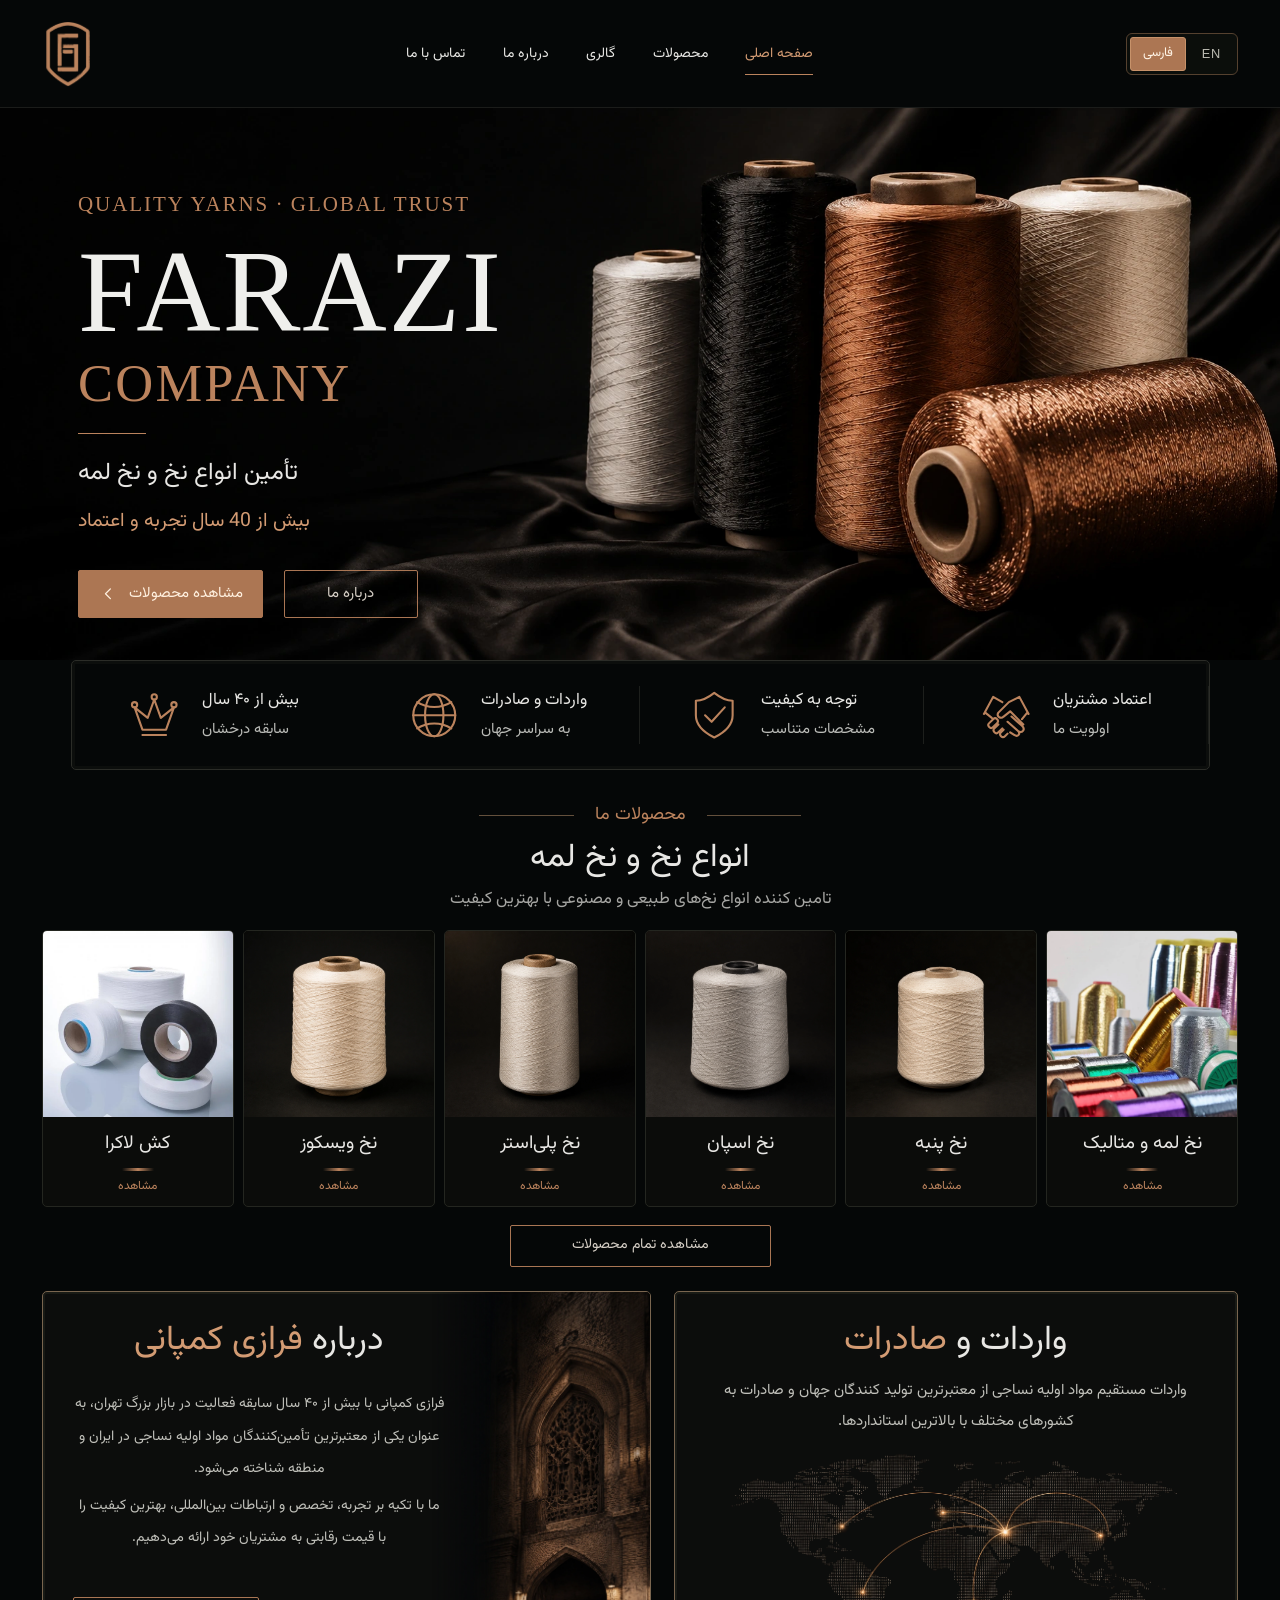
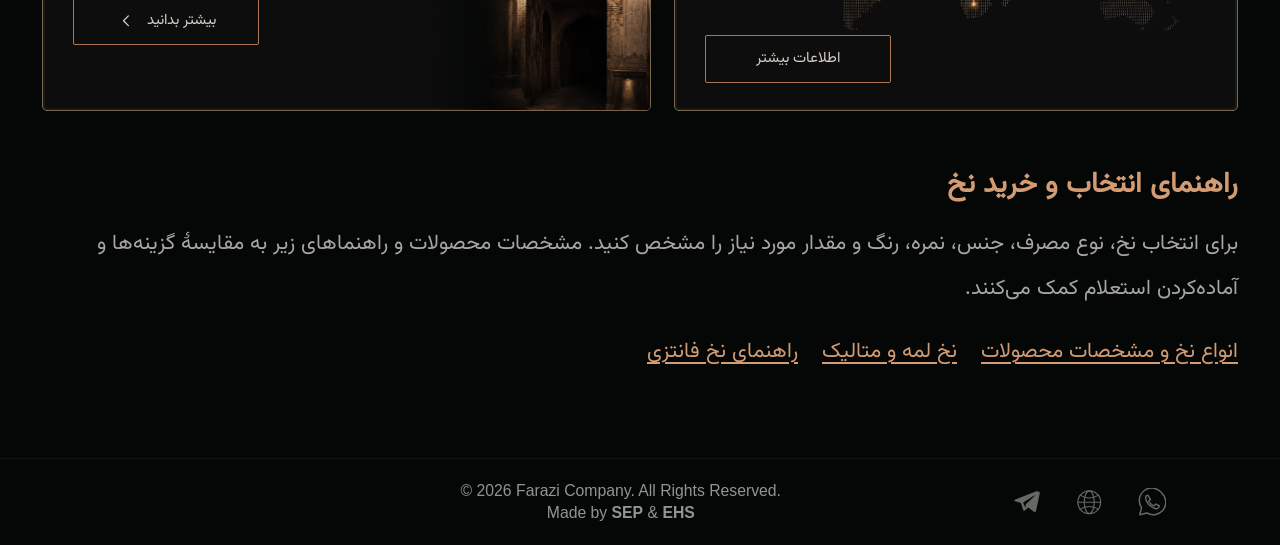
==== commit 5218f611: "Improve gallery, automate PHP content, and add bilingual yarn SEO pages" ====
--- a/index.html
+++ b/index.html
@@ -1,133 +1,86 @@
 <!DOCTYPE html>
 <html lang="fa" dir="rtl">
   <head>
-    <meta charset="utf-8" />
-    <meta name="viewport" content="width=device-width, initial-scale=1" />
-    <meta name="theme-color" content="#050707" />
-
-    <link
-      rel="icon"
-      href="logo/farazi-symbol-transparent.png"
-      type="image/png"
-    />
-    <link
-      rel="preload"
-      href="assets/fonts/Vazirmatn-Regular.woff2"
-      as="font"
-      type="font/woff2"
-      crossorigin
-    />
-    <link rel="preload" href="assets/generated/hero-yarns-v2.webp" as="image" />
-    <link rel="stylesheet" href="styles.css" />
+    <meta charset="utf-8">
+    <meta name="viewport" content="width=device-width, initial-scale=1">
+    <meta name="theme-color" content="#050707">
+
+    <link rel="icon" href="logo/farazi-symbol-transparent.png" type="image/png">
+    <link rel="preload" href="assets/fonts/Vazirmatn-Regular.woff2" as="font" type="font/woff2" crossorigin>
+    <link rel="preload" href="assets/generated/hero-yarns-v2.webp" as="image">
+    <link rel="stylesheet" href="styles.css">
     <script src="products-data.js" defer></script>
+    <script src="gallery-data.js" defer></script>
     <script src="script.js" defer></script>
 
-    <title>فرازی کمپانی | تأمین نخ و مواد اولیه نساجی</title>
-    <meta
-      name="description"
-      content="فرازی کمپانی با بیش از ۴۰ سال تجربه در بازار نساجی و ۱۵ سال تخصص در نخ لمه؛ تأمین، واردات، صادرات و تجارت انواع نخ و مواد اولیه نساجی."
-    />
-    <meta
-      data-seo="true"
-      name="robots"
-      content="index, follow, max-image-preview:large"
-    />
-    <meta data-seo="true" property="og:type" content="website" />
-    <meta data-seo="true" property="og:site_name" content="Farazi Company" />
-    <meta
-      data-seo="true"
-      property="og:title"
-      content="فرازی کمپانی | تأمین نخ و مواد اولیه نساجی"
-    />
-    <meta
-      data-seo="true"
-      property="og:description"
-      content="فرازی کمپانی با بیش از ۴۰ سال تجربه در بازار نساجی و ۱۵ سال تخصص در نخ لمه؛ تأمین، واردات، صادرات و تجارت انواع نخ و مواد اولیه نساجی."
-    />
-    <meta data-seo="true" property="og:locale" content="fa_IR" />
-    <meta data-seo="true" property="og:locale:alternate" content="en_US" />
-    <meta data-seo="true" name="twitter:card" content="summary_large_image" />
-    <meta
-      data-seo="true"
-      name="twitter:title"
-      content="فرازی کمپانی | تأمین نخ و مواد اولیه نساجی"
-    />
-    <meta
-      data-seo="true"
-      name="twitter:description"
-      content="فرازی کمپانی با بیش از ۴۰ سال تجربه در بازار نساجی و ۱۵ سال تخصص در نخ لمه؛ تأمین، واردات، صادرات و تجارت انواع نخ و مواد اولیه نساجی."
-    />
-    <link
-      data-seo="true"
-      rel="canonical"
-      href="https://farazicompanyfc.com/index.html"
-    />
-    <link
-      data-seo="true"
-      rel="alternate"
-      hreflang="fa"
-      href="https://farazicompanyfc.com/index.html"
-    />
-    <link
-      data-seo="true"
-      rel="alternate"
-      hreflang="en"
-      href="https://farazicompanyfc.com/index.en.html"
-    />
-    <link
-      data-seo="true"
-      rel="alternate"
-      hreflang="x-default"
-      href="https://farazicompanyfc.com/index.html"
-    />
-    <meta
-      data-seo="true"
-      property="og:url"
-      content="https://farazicompanyfc.com/index.html"
-    />
-    <meta
-      data-seo="true"
-      property="og:image"
-      content="https://farazicompanyfc.com/assets/products/metallic-02.webp"
-    />
-    <meta
-      data-seo="true"
-      property="og:image:alt"
-      content="Farazi Company textile yarns"
-    />
-    <meta
-      data-seo="true"
-      name="twitter:image"
-      content="https://farazicompanyfc.com/assets/products/metallic-02.webp"
-    />
-    <script data-seo="true" type="application/ld+json">
-      {
-        "@context": "https://schema.org",
-        "@type": "WebPage",
-        "name": "فرازی کمپانی | تأمین نخ و مواد اولیه نساجی",
-        "description": "فرازی کمپانی با بیش از ۴۰ سال تجربه در بازار نساجی و ۱۵ سال تخصص در نخ لمه؛ تأمین، واردات، صادرات و تجارت انواع نخ و مواد اولیه نساجی.",
-        "inLanguage": "fa",
-        "publisher": {
-          "@type": "Organization",
-          "name": "Farazi Company",
-          "alternateName": "فرازی کمپانی",
-          "@id": "https://farazicompanyfc.com/index.html#organization",
-          "url": "https://farazicompanyfc.com/index.html",
-          "logo": "https://farazicompanyfc.com/logo/farazi-logo-transparent.png"
-        },
-        "url": "https://farazicompanyfc.com/index.html"
-      }
-    </script>
-  </head>
+
+
+
+
+
+
+
+
+
+
+
+
+
+
+
+
+
+
+
+
+
+  <link rel="stylesheet" href="pages.css">
+
+
+
+
+
+
+
+
+
+
+
+
+
+
+
+
+
+
+
+
+
+<title>تأمین انواع نخ و نخ لمه | فرازی کمپانی</title>
+<meta name="description" content="فرازی کمپانی با بیش از ۴۰ سال تجربه در بازار نساجی و ۱۵ سال تخصص در نخ لمه؛ تأمین، واردات، صادرات و تجارت انواع نخ و مواد اولیه نساجی.">
+<meta data-seo="true" name="robots" content="index, follow, max-image-preview:large">
+<meta data-seo="true" property="og:type" content="website">
+<meta data-seo="true" property="og:site_name" content="Farazi Company">
+<meta data-seo="true" property="og:title" content="تأمین انواع نخ و نخ لمه | فرازی کمپانی">
+<meta data-seo="true" property="og:description" content="فرازی کمپانی با بیش از ۴۰ سال تجربه در بازار نساجی و ۱۵ سال تخصص در نخ لمه؛ تأمین، واردات، صادرات و تجارت انواع نخ و مواد اولیه نساجی.">
+<meta data-seo="true" property="og:locale" content="fa_IR">
+<meta data-seo="true" property="og:locale:alternate" content="en_US">
+<meta data-seo="true" name="twitter:card" content="summary_large_image">
+<meta data-seo="true" name="twitter:title" content="تأمین انواع نخ و نخ لمه | فرازی کمپانی">
+<meta data-seo="true" name="twitter:description" content="فرازی کمپانی با بیش از ۴۰ سال تجربه در بازار نساجی و ۱۵ سال تخصص در نخ لمه؛ تأمین، واردات، صادرات و تجارت انواع نخ و مواد اولیه نساجی.">
+<link data-seo="true" rel="canonical" href="https://farazicompanyfc.com/index.html">
+<link data-seo="true" rel="alternate" hreflang="fa" href="https://farazicompanyfc.com/index.html">
+<link data-seo="true" rel="alternate" hreflang="en" href="https://farazicompanyfc.com/index.en.html">
+<link data-seo="true" rel="alternate" hreflang="x-default" href="https://farazicompanyfc.com/index.html">
+<meta data-seo="true" property="og:url" content="https://farazicompanyfc.com/index.html">
+<meta data-seo="true" property="og:image" content="https://farazicompanyfc.com/assets/products/metallic-02.webp">
+<meta data-seo="true" property="og:image:alt" content="Farazi Company textile yarns">
+<meta data-seo="true" name="twitter:image" content="https://farazicompanyfc.com/assets/products/metallic-02.webp">
+<script data-seo="true" type="application/ld+json">{"@context": "https://schema.org", "@type": "WebPage", "name": "تأمین انواع نخ و نخ لمه | فرازی کمپانی", "description": "فرازی کمپانی با بیش از ۴۰ سال تجربه در بازار نساجی و ۱۵ سال تخصص در نخ لمه؛ تأمین، واردات، صادرات و تجارت انواع نخ و مواد اولیه نساجی.", "inLanguage": "fa", "publisher": {"@type": "Organization", "name": "Farazi Company", "alternateName": "فرازی کمپانی", "@id": "https://farazicompanyfc.com/index.html#organization", "url": "https://farazicompanyfc.com/index.html", "logo": "https://farazicompanyfc.com/logo/farazi-symbol-copper.svg"}, "url": "https://farazicompanyfc.com/index.html"}</script>
+</head>
   <body data-page="home">
-    <a class="skip-link" href="#main" data-en="Skip to content"
-      >رفتن به محتوای اصلی</a
-    >
-    <svg
-      class="icon-library"
-      xmlns="http://www.w3.org/2000/svg"
-      aria-hidden="true"
-    >
+    <a class="skip-link" href="#main" data-en="Skip to content">رفتن به محتوای اصلی</a>
+    <svg class="icon-library" xmlns="http://www.w3.org/2000/svg" aria-hidden="true">
       <symbol id="i-arrow" viewbox="0 0 24 24">
         <path d="m14 6-6 6 6 6"></path>
       </symbol>
@@ -146,33 +99,21 @@
         <path d="M4 20h32M7 10c8 5 18 5 26 0M7 30c8-5 18-5 26 0"></path>
       </symbol>
       <symbol id="i-shield" viewbox="0 0 40 40">
-        <path
-          d="M20 3c5 4 10 6 14 6v11c0 9-8 14-14 17C14 34 6 29 6 20V9c4 0 9-2 14-6Z"
-        ></path>
+        <path d="M20 3c5 4 10 6 14 6v11c0 9-8 14-14 17C14 34 6 29 6 20V9c4 0 9-2 14-6Z"></path>
         <path d="m13 20 5 5 10-11"></path>
       </symbol>
       <symbol id="i-handshake" viewbox="0 0 40 40">
-        <path
-          d="m3 19 7-13 7 4M37 19 30 6l-8 4-8 8c-2 3 2 5 4 3l5-4 10 10M4 18l5 4m27-4-4 5M10 23l-3 3c-2 2 1 5 3 3l3-3c2-2-1-5-3-3Zm4 4-3 3c-2 2 1 5 3 3l3-3m1 1-2 2c-2 2 1 5 3 3l2-2m2-1 3 2c3 2 5-1 3-3l-8-7m8 7c3 2 6-1 3-4l-8-7"
-        ></path>
+        <path d="m3 19 7-13 7 4M37 19 30 6l-8 4-8 8c-2 3 2 5 4 3l5-4 10 10M4 18l5 4m27-4-4 5M10 23l-3 3c-2 2 1 5 3 3l3-3c2-2-1-5-3-3Zm4 4-3 3c-2 2 1 5 3 3l3-3m1 1-2 2c-2 2 1 5 3 3l2-2m2-1 3 2c3 2 5-1 3-3l-8-7m8 7c3 2 6-1 3-4l-8-7"></path>
       </symbol>
       <symbol id="i-phone" viewbox="0 0 32 32">
-        <path
-          d="m8 3 5 7-4 4c3 5 5 7 10 9l4-4 7 5c-1 6-5 7-9 5C12 25 6 20 3 11 1 7 3 4 8 3ZM20 3c5 1 8 4 9 9M19 8c3 1 4 2 5 5"
-        ></path>
+        <path d="m8 3 5 7-4 4c3 5 5 7 10 9l4-4 7 5c-1 6-5 7-9 5C12 25 6 20 3 11 1 7 3 4 8 3ZM20 3c5 1 8 4 9 9M19 8c3 1 4 2 5 5"></path>
       </symbol>
       <symbol id="i-whatsapp" viewbox="0 0 32 32">
         <path d="M27 6a14 14 0 0 1-17 22l-8 2 2-8A14 14 0 0 1 27 6Z"></path>
-        <path
-          d="m11 8 3 5-2 2c2 3 3 4 6 5l2-2 4 2c-1 4-4 4-7 2-4-2-7-5-8-9-1-3 0-5 2-5Z"
-        ></path>
+        <path d="m11 8 3 5-2 2c2 3 3 4 6 5l2-2 4 2c-1 4-4 4-7 2-4-2-7-5-8-9-1-3 0-5 2-5Z"></path>
       </symbol>
       <symbol id="i-telegram" viewbox="0 0 24 24">
-        <path
-          fill="currentColor"
-          stroke="none"
-          d="M21.6 2.4 2.9 9.6c-1.3.5-1.3 1.2-.2 1.5l4.8 1.5 1.8 5.6c.2.7.1 1 .9 1 .6 0 .9-.3 1.2-.6l2.3-2.2 4.8 3.5c.9.5 1.5.3 1.8-.8l3-14.3c.4-1.4-.5-2-1.7-1.4ZM9.4 12.3l9.4-5.9c.5-.3.9-.1.5.2l-7.7 7-.3 3.3-1.9-4.6Z"
-        ></path>
+        <path fill="currentColor" stroke="none" d="M21.6 2.4 2.9 9.6c-1.3.5-1.3 1.2-.2 1.5l4.8 1.5 1.8 5.6c.2.7.1 1 .9 1 .6 0 .9-.3 1.2-.6l2.3-2.2 4.8 3.5c.9.5 1.5.3 1.8-.8l3-14.3c.4-1.4-.5-2-1.7-1.4ZM9.4 12.3l9.4-5.9c.5-.3.9-.1.5.2l-7.7 7-.3 3.3-1.9-4.6Z"></path>
       </symbol>
       <symbol id="i-mail" viewbox="0 0 32 32">
         <rect x="2" y="5" width="28" height="22" rx="1"></rect>
@@ -201,57 +142,24 @@
     </svg>
     <header class="site-header" id="home">
       <div class="header-inner container">
-        <a class="brand" href="#home" aria-label="فرازی کمپانی، صفحه اصلی"
-          ><img
-            src="logo/farazi-logo-transparent.png"
-            alt="FARAZI COMPANY"
-            width="1536"
-            height="1024"
-        /></a>
+        <a class="brand" href="#home" aria-label="فرازی کمپانی، صفحه اصلی"><img class="brand-symbol" src="logo/farazi-symbol-copper.svg" width="385" height="550" alt="Farazi Company"></a>
         <nav class="main-nav" id="main-nav" aria-label="منوی اصلی">
           <a class="active" href="#home" data-en="Home">صفحه اصلی</a>
-          <a href="about.html" data-en="About us">درباره ما</a>
           <a href="products.html" data-en="Products">محصولات</a>
           <button type="button" data-dialog="gallery" data-en="Gallery">
             گالری
           </button>
+          <a href="about.html" data-en="About us">درباره ما</a>
           <a href="contact.html" data-en="Contact us">تماس با ما</a>
         </nav>
         <div class="header-tools">
-          <div
-            class="language-switch"
-            role="group"
-            aria-label="زبان سایت"
-            dir="ltr"
-          >
-            <a
-              data-language="fa"
-              lang="fa"
-              aria-label="فارسی"
-              href="index.html"
-              hreflang="fa"
-              aria-current="page"
-            >
-              فارسی</a
-            ><a
-              data-language="en"
-              lang="en"
-              aria-label="English"
-              href="index.en.html"
-              hreflang="en"
-              aria-current="false"
-            >
+          <div class="language-switch" role="group" aria-label="زبان سایت" dir="ltr">
+            <a data-language="fa" lang="fa" aria-label="فارسی" href="index.html" hreflang="fa" aria-current="page">
+              فارسی</a><a data-language="en" lang="en" aria-label="English" href="index.en.html" hreflang="en" aria-current="false">
               EN
             </a>
           </div>
-          <button
-            class="menu-toggle"
-            id="menu-toggle"
-            type="button"
-            aria-label="باز کردن منو"
-            aria-expanded="false"
-            aria-controls="main-nav"
-          >
+          <button class="menu-toggle" id="menu-toggle" type="button" aria-label="باز کردن منو" aria-expanded="false" aria-controls="main-nav">
             <svg class="icon"><use href="#i-menu"></use></svg>
           </button>
         </div>
@@ -264,30 +172,17 @@
             <p class="hero-eyebrow" lang="en" dir="ltr">
               QUALITY YARNS · GLOBAL TRUST
             </p>
-            <h1 id="hero-title" lang="en" dir="ltr">
+            <p class="hero-brand" lang="en" dir="ltr">
               FARAZI<span>COMPANY</span>
-            </h1>
+            </p>
             <div class="copper-rule"></div>
-            <p
-              class="hero-description"
-              data-en="Specialized supplier of textile raw materials"
-            >
-              تامین کننده تخصصی مواد اولیه نساجی
-            </p>
-            <p
-              class="hero-trust"
-              data-en="Over 40 years of experience and trust"
-            >
+            <h1 id="hero-title" class="hero-description" data-en="Yarn and metallic yarn sourcing">تأمین انواع نخ و نخ لمه</h1>
+            <p class="hero-trust" data-en="Over 40 years of experience and trust">
               بیش از 40 سال تجربه و اعتماد
             </p>
             <div class="hero-actions">
-              <a class="button button-filled" href="#products"
-                ><span data-en="View products">مشاهده محصولات</span
-                ><svg class="icon"><use href="#i-arrow"></use></svg
-              ></a>
-              <a class="button" href="about.html" data-en="About us"
-                >درباره ما</a
-              >
+              <a class="button button-filled" href="#products"><span data-en="View products">مشاهده محصولات</span><svg class="icon"><use href="#i-arrow"></use></svg></a>
+              <a class="button" href="about.html" data-en="About us">درباره ما</a>
             </div>
           </div>
         </div>
@@ -296,219 +191,84 @@
         <div class="trust-item">
           <svg class="icon"><use href="#i-handshake"></use></svg>
           <p>
-            <span data-en="Customer trust">اعتماد مشتریان</span
-            ><small data-en="Our priority">اولویت ما</small>
+            <span data-en="Customer trust">اعتماد مشتریان</span><small data-en="Our priority">اولویت ما</small>
           </p>
         </div>
         <div class="trust-item">
           <svg class="icon"><use href="#i-shield"></use></svg>
           <p>
-            <span data-en="Guaranteed quality">کیفیت تضمینی</span
-            ><small data-en="Global standards">استاندارد جهانی</small>
+            <span data-en="Attention to quality">توجه به کیفیت</span><small data-en="Suitable specifications">مشخصات متناسب</small>
           </p>
         </div>
         <div class="trust-item">
           <svg class="icon"><use href="#i-globe"></use></svg>
           <p>
-            <span data-en="Import &amp; export">واردات و صادرات</span
-            ><small data-en="Across the world">به سراسر جهان</small>
+            <span data-en="Import &amp; export">واردات و صادرات</span><small data-en="Across the world">به سراسر جهان</small>
           </p>
         </div>
         <div class="trust-item">
           <svg class="icon"><use href="#i-crown"></use></svg>
           <p>
-            <span data-en="Over 40 years">بیش از ۴۰ سال</span
-            ><small data-en="A distinguished history">سابقه درخشان</small>
+            <span data-en="Over 40 years">بیش از ۴۰ سال</span><small data-en="A distinguished history">سابقه درخشان</small>
           </p>
         </div>
       </section>
-      <section
-        class="products-section container"
-        id="products"
-        aria-labelledby="products-title"
-      >
+      <section class="products-section container" id="products" aria-labelledby="products-title">
         <div class="section-heading">
           <p class="section-kicker" data-en="Our products">محصولات ما</p>
-          <h2
-            id="products-title"
-            data-en="Textile yarns, led by our Lurex expertise"
-          >
+          <h2 id="products-title" data-en="Textile yarns, led by our Lurex expertise">
             انواع نخ و نخ لمه
           </h2>
-          <p
-            data-en="Supplier of various high-quality natural and synthetic yarns."
-          >
+          <p data-en="Supplier of various high-quality natural and synthetic yarns.">
             تامین کننده انواع نخ‌های طبیعی و مصنوعی با بهترین کیفیت
           </p>
         </div>
-        <div class="product-grid" id="product-grid" style="--home-columns: 6">
-          <button class="product-card" type="button" data-product="0">
-            <div class="asset-frame product-art">
-              <img
-                src="assets/generated/metallic.webp"
-                alt="نخ لمه و متالیک"
-                loading="lazy"
-                decoding="async"
-              />
-            </div>
-            <div class="product-info">
-              <h3>نخ لمه و متالیک</h3>
-              <span class="view-label">مشاهده</span>
-            </div></button
-          ><button class="product-card" type="button" data-product="1">
-            <div class="asset-frame product-art">
-              <img
-                src="assets/products/cotton-01.webp"
-                alt="نخ پنبه"
-                loading="lazy"
-                decoding="async"
-              />
-            </div>
-            <div class="product-info">
-              <h3>نخ پنبه</h3>
-              <span class="view-label">مشاهده</span>
-            </div></button
-          ><button class="product-card" type="button" data-product="2">
-            <div class="asset-frame product-art">
-              <img
-                src="assets/products/spun-01.webp"
-                alt="نخ اسپان"
-                loading="lazy"
-                decoding="async"
-              />
-            </div>
-            <div class="product-info">
-              <h3>نخ اسپان</h3>
-              <span class="view-label">مشاهده</span>
-            </div></button
-          ><button class="product-card" type="button" data-product="3">
-            <div class="asset-frame product-art">
-              <img
-                src="assets/products/polyester-03.webp"
-                alt="نخ پلی‌استر، ترویرا و فیلامنت"
-                loading="lazy"
-                decoding="async"
-              />
-            </div>
-            <div class="product-info">
-              <h3>نخ پلی‌استر، ترویرا و فیلامنت</h3>
-              <span class="view-label">مشاهده</span>
-            </div></button
-          ><button class="product-card" type="button" data-product="4">
-            <div class="asset-frame product-art">
-              <img
-                src="assets/products/viscose-01.webp"
-                alt="نخ ویسکوز و پلی‌استر ویسکوز"
-                loading="lazy"
-                decoding="async"
-              />
-            </div>
-            <div class="product-info">
-              <h3>نخ ویسکوز و پلی‌استر ویسکوز</h3>
-              <span class="view-label">مشاهده</span>
-            </div></button
-          ><button class="product-card" type="button" data-product="5">
-            <div class="asset-frame product-art">
-              <img
-                src="assets/products/lycra-01.webp"
-                alt="کش لاکرا"
-                loading="lazy"
-                decoding="async"
-              />
-            </div>
-            <div class="product-info">
-              <h3>کش لاکرا</h3>
-              <span class="view-label">مشاهده</span>
-            </div>
-          </button>
-        </div>
-        <a
-          class="button all-products"
-          href="products.html"
-          data-en="View all products"
-        >
+        <div class="product-grid" id="product-grid" style="--home-columns: 6"><button class="product-card" type="button" data-product="0"><div class="asset-frame product-art"><img src="assets/products/metallic-02.webp" alt="نخ لمه و متالیک" loading="lazy" decoding="async"></div><div class="product-info"><h3>نخ لمه و متالیک</h3><span class="view-label">مشاهده</span></div></button><button class="product-card" type="button" data-product="1"><div class="asset-frame product-art"><img src="assets/generated/cotton.webp" alt="نخ پنبه" loading="lazy" decoding="async"></div><div class="product-info"><h3>نخ پنبه</h3><span class="view-label">مشاهده</span></div></button><button class="product-card" type="button" data-product="2"><div class="asset-frame product-art"><img src="assets/generated/spun.webp" alt="نخ اسپان" loading="lazy" decoding="async"></div><div class="product-info"><h3>نخ اسپان</h3><span class="view-label">مشاهده</span></div></button><button class="product-card" type="button" data-product="3"><div class="asset-frame product-art"><img src="assets/generated/polyester.webp" alt="نخ پلی‌استر " loading="lazy" decoding="async"></div><div class="product-info"><h3>نخ پلی‌استر </h3><span class="view-label">مشاهده</span></div></button><button class="product-card" type="button" data-product="4"><div class="asset-frame product-art"><img src="assets/generated/viscose.webp" alt=" نخ ویسکوز" loading="lazy" decoding="async"></div><div class="product-info"><h3> نخ ویسکوز</h3><span class="view-label">مشاهده</span></div></button><button class="product-card" type="button" data-product="5"><div class="asset-frame product-art"><img src="assets/products/lycra-01.webp" alt="کش لاکرا" loading="lazy" decoding="async"></div><div class="product-info"><h3>کش لاکرا</h3><span class="view-label">مشاهده</span></div></button></div>
+        <a class="button all-products" href="products.html" data-en="View all products">
           مشاهده تمام محصولات
         </a>
       </section>
       <div class="story-grid container">
-        <section
-          class="story-panel trade-panel"
-          id="trade"
-          aria-labelledby="trade-title"
-        >
+        <section class="story-panel trade-panel" id="trade" aria-labelledby="trade-title">
           <h2 id="trade-title">
-            <span data-en="Import &amp; ">واردات و </span
-            ><em data-en="export">صادرات</em>
+            <span data-en="Import &amp; ">واردات و </span><em data-en="export">صادرات</em>
           </h2>
-          <p
-            data-en="Direct import of textile raw materials from the world's most reputable manufacturers and export to various countries, adhering to the highest standards."
-          >
+          <p data-en="Direct import of textile raw materials from the world&#x27;s most reputable manufacturers and export to various countries, adhering to the highest standards.">
             واردات مستقیم مواد اولیه نساجی از معتبرترین تولید کنندگان جهان و
             صادرات به کشورهای مختلف با بالاترین استانداردها.
           </p>
-          <div
-            class="asset-frame map-art"
-            role="img"
-            aria-label="نقشه ارتباطات تجاری در سراسر جهان"
-          >
-            <img
-              src="assets/generated/global-trade.webp"
-              alt=""
-              loading="lazy"
-            />
-          </div>
-          <button
-            class="button panel-button"
-            type="button"
-            data-dialog="trade"
-            data-en="More information"
-          >
+          <div class="asset-frame map-art" role="img" aria-label="نقشه ارتباطات تجاری در سراسر جهان">
+            <img src="assets/generated/global-trade.webp" alt="" loading="lazy">
+          </div>
+          <button class="button panel-button" type="button" data-dialog="trade" data-en="More information">
             اطلاعات بیشتر
           </button>
         </section>
-        <section
-          class="story-panel about-panel"
-          id="about"
-          aria-labelledby="about-title"
-        >
-          <div
-            class="asset-frame bazaar-art"
-            role="img"
-            aria-label="تصویرسازی الهام‌گرفته از معماری بازار تهران"
-          >
-            <img
-              src="assets/generated/tehran-bazaar.webp"
-              alt=""
-              loading="lazy"
-            />
+        <section class="story-panel about-panel" id="about" aria-labelledby="about-title">
+          <div class="asset-frame bazaar-art" role="img" aria-label="تصویرسازی الهام‌گرفته از معماری بازار تهران">
+            <img src="assets/generated/tehran-bazaar.webp" alt="" loading="lazy">
           </div>
           <div class="about-content">
             <h2 id="about-title">
-              <span data-en="About ">درباره </span
-              ><em data-en="Farazi Company">فرازی کمپانی</em>
+              <span data-en="About ">درباره </span><em data-en="Farazi Company">فرازی کمپانی</em>
             </h2>
-            <p
-              data-en="Farazi Company, with over 40 years of experience in Tehran’s Grand Bazaar, is recognized as one of the leading suppliers of textile raw materials in Iran and the region."
-            >
+            <p data-en="Farazi Company, with over 40 years of experience in Tehran’s Grand Bazaar, is recognized as one of the leading suppliers of textile raw materials in Iran and the region.">
               فرازی کمپانی با بیش از ۴۰ سال سابقه فعالیت در بازار بزرگ تهران، به
               عنوان یکی از معتبرترین تأمین‌کنندگان مواد اولیه نساجی در ایران و
               منطقه شناخته می‌شود.
             </p>
-            <p
-              data-en="Backed by decades of experience, industry expertise, and strong international partnerships, we deliver premium-quality textile raw materials at competitive prices."
-            >
+            <p data-en="Backed by decades of experience, industry expertise, and strong international partnerships, we deliver premium-quality textile raw materials at competitive prices.">
               ما با تکیه بر تجربه، تخصص و ارتباطات بین‌المللی، بهترین کیفیت را
               با قیمت رقابتی به مشتریان خود ارائه می‌دهیم.
             </p>
             <a class="button panel-button" href="about.html">
-              <span data-en="Discover more">بیشتر بدانید</span
-              ><svg class="icon"><use href="#i-arrow"></use></svg>
+              <span data-en="Discover more">بیشتر بدانید</span><svg class="icon"><use href="#i-arrow"></use></svg>
             </a>
           </div>
         </section>
       </div>
-    </main>
-    
+    <section class="container yarn-overview"><h2 data-en="Yarn selection and buying guides">راهنمای انتخاب و خرید نخ</h2><p data-en="Define the end use, fibre, count, colour and quantity you need. The product specifications and guides below help you compare options and prepare an enquiry.">برای انتخاب نخ، نوع مصرف، جنس، نمره، رنگ و مقدار مورد نیاز را مشخص کنید. مشخصات محصولات و راهنماهای زیر به مقایسهٔ گزینه‌ها و آماده‌کردن استعلام کمک می‌کنند.</p><nav class="yarn-links" aria-label="راهنمای نخ"><a href="products.html" data-en="Yarn types and specifications">انواع نخ و مشخصات محصولات</a><a href="lame-yarn.html" data-en="Metallic yarn">نخ لمه و متالیک</a><a href="fancy-yarn.html" data-en="Fancy yarn guide">راهنمای نخ فانتزی</a></nav></section></main>
+
       <div class="footer-bottom">
         <div class="footer-copy">
           <p lang="en" dir="ltr">
@@ -518,55 +278,26 @@
 
           <p class="made-by" lang="en" dir="ltr">
             Made by
-            <a
-              href="https://sepidemalek.ir/"
-              target="_blank"
-              rel="noopener noreferrer"
-              >SEP</a
-            >
+            <a href="https://sepidemalek.ir/" target="_blank" rel="noopener noreferrer">SEP</a>
             &
-            <a
-              href="https://ehsntb.ir/"
-              target="_blank"
-              rel="noopener noreferrer"
-              >EHS</a
-            >
+            <a href="https://ehsntb.ir/" target="_blank" rel="noopener noreferrer">EHS</a>
           </p>
         </div>
 
         <div class="social-links" aria-label="راه‌های ارتباطی">
-          <a
-            href="https://t.me/FARAZICOMPANYFC"
-            target="_blank"
-            rel="noopener noreferrer"
-            aria-label="Telegram"
-          >
+          <a href="https://t.me/FARAZICOMPANYFC" target="_blank" rel="noopener noreferrer" aria-label="Telegram">
             <svg class="icon"><use href="#i-telegram"></use></svg>
           </a>
-          <a
-            href="https://linku.page/H9RUVF8G"
-            target="_blank"
-            rel="noopener noreferrer"
-            aria-label="Digital business card"
-          >
+          <a href="https://linku.page/H9RUVF8G" target="_blank" rel="noopener noreferrer" aria-label="Digital business card">
             <svg class="icon"><use href="#i-globe"></use></svg>
           </a>
-          <a
-            href="https://wa.me/989123951302"
-            target="_blank"
-            rel="noopener noreferrer"
-            aria-label="WhatsApp"
-          >
+          <a href="https://wa.me/989123951302" target="_blank" rel="noopener noreferrer" aria-label="WhatsApp">
             <svg class="icon"><use href="#i-whatsapp"></use></svg>
           </a>
         </div>
       </div>
-    </footer>
-    <dialog
-      class="detail-dialog"
-      id="detail-dialog"
-      aria-labelledby="dialog-title"
-    >
+
+    <dialog class="detail-dialog" id="detail-dialog" aria-labelledby="dialog-title">
       <button class="dialog-close" type="button" aria-label="بستن پنجره">
         <svg class="icon"><use href="#i-close"></use></svg>
       </button>
--- a/styles.css
+++ b/styles.css
@@ -205,7 +205,7 @@
   color: var(--copper);
   white-space: nowrap;
 }
-.hero h1 {
+.hero .hero-brand {
   font-family: Georgia, "Times New Roman", serif;
   font-weight: 400;
   font-size: calc(78 * var(--u));
@@ -214,7 +214,7 @@
   margin-top: calc(8 * var(--u));
   color: #efefec;
 }
-.hero h1 span {
+.hero .hero-brand span {
   display: block;
   color: var(--copper);
   font-size: calc(35 * var(--u));
@@ -663,6 +663,10 @@
   background: #f4f1eb;
 }
 .dialog-gallery-stage > img {
+  position: absolute;
+  inset: 0;
+  display: block;
+  object-position: center;
   width: 100%;
   height: 100%;
   object-fit: contain;
@@ -854,12 +858,12 @@
     font-size: 12px;
     letter-spacing: 1.5px;
   }
-  .hero h1 {
+  .hero .hero-brand {
     font-size: 65px;
     margin-top: 8px;
     line-height: 1;
   }
-  .hero h1 span {
+  .hero .hero-brand span {
     font-size: 30px;
     line-height: 1.2;
   }
@@ -1229,3 +1233,29 @@
   justify-content: center;
   text-decoration: none;
 }
+
+/* Standalone brand symbol uses the site's copper token. */
+.site-header .brand { width: 52px; height: 68px; }
+.site-header .brand img.brand-symbol {
+  position: static; display: block; width: 100%; height: 100%; max-width: 100%; object-fit: contain;
+}
+.company-gallery { columns: 3; column-gap: 12px; }
+.company-gallery button { display: block; width: 100%; padding: 0; cursor: zoom-in; break-inside: avoid; margin-bottom: 12px; border: 1px solid var(--border); border-radius: 2px; overflow: hidden; }
+.company-gallery img { display: block; width: 100%; height: auto; background: var(--surface); }
+.company-gallery button:focus-visible { outline: 2px solid var(--copper); outline-offset: 3px; }
+@media (max-width: 680px) {
+  .site-header .brand { width: 38px; height: 50px; }
+  .company-gallery { columns: 2; column-gap: 8px; }
+  .company-gallery button { margin-bottom: 8px; }
+}
+
+.company-gallery button:hover { border-color: var(--copper); filter: brightness(1.08); }
+
+/* Arrow shapes and positions follow reading direction without bidi mirroring. */
+.gallery-arrow { direction: ltr; }
+html[dir="rtl"] .gallery-prev { left: auto; right: 12px; }
+html[dir="rtl"] .gallery-next { right: auto; left: 12px; }
+.company-viewer .dialog-gallery { margin-top: 0; }
+.company-viewer .dialog-gallery-stage { width: 100%; max-height: 65vh; margin-inline: auto; }
+
+.hero h1.hero-description { font-family: var(--font); font-weight: 500; line-height: 1.8; letter-spacing: 0; }
--- a/pages.css
+++ b/pages.css
@@ -0,0 +1,912 @@
+/* Interior pages share the home page's typography, copper palette and components. */
+.inner-page {
+  padding-bottom: calc(22 * var(--u));
+}
+.breadcrumbs {
+  display: flex;
+  align-items: center;
+  gap: 12px;
+  padding: calc(25 * var(--u)) 0;
+  font-size: calc(10 * var(--u));
+  color: var(--muted);
+}
+.breadcrumbs a:hover {
+  color: var(--copper-light);
+}
+.breadcrumbs > span {
+  color: var(--copper);
+}
+.breadcrumbs .icon {
+  width: 12px;
+  height: 12px;
+}
+.page-overline {
+  color: var(--copper);
+  font-family: Georgia, var(--font);
+  letter-spacing: 2px;
+  font-size: calc(12 * var(--u));
+  margin-bottom: calc(14 * var(--u));
+}
+.inner-page h1 {
+  font-size: clamp(30px, 3.6vw, 48px);
+  line-height: 1.7;
+  font-weight: 400;
+}
+.inner-page h1 em {
+  font-style: normal;
+  color: var(--copper-light);
+}
+.inner-page h2,
+.inner-page h3 {
+  font-weight: 400;
+}
+.inner-page p {
+  color: var(--muted);
+  line-height: 2.2;
+}
+.inner-page .page-overline {
+  color: var(--copper);
+}
+.about-intro {
+  display: grid;
+  grid-template-columns: 1.25fr 1fr;
+  gap: calc(60 * var(--u));
+  align-items: center;
+  padding: calc(15 * var(--u)) 0 calc(40 * var(--u));
+}
+.intro-copy h2 {
+  font-size: calc(19 * var(--u));
+  margin: calc(18 * var(--u)) 0 calc(12 * var(--u));
+}
+.intro-copy > p:not(.page-overline) {
+  font-size: calc(12 * var(--u));
+  margin-bottom: calc(14 * var(--u));
+}
+.intro-copy > .button {
+  margin-top: calc(12 * var(--u));
+}
+.heritage-figure {
+  margin: 0;
+  position: relative;
+  height: calc(365 * var(--u));
+  border: 1px solid #65513d;
+  border-radius: 4px;
+  overflow: hidden;
+  background: #0c0d0c;
+}
+.heritage-figure > img {
+  display: block;
+  width: 100%;
+  height: 100%;
+  object-fit: cover;
+  object-position: center 52%;
+}
+.heritage-figure:after {
+  content: "";
+  position: absolute;
+  inset: 45% 0 0;
+  background: linear-gradient(transparent, #050707);
+}
+.heritage-figure figcaption {
+  position: absolute;
+  bottom: calc(20 * var(--u));
+  inset-inline: calc(24 * var(--u));
+  z-index: 1;
+  display: flex;
+  align-items: center;
+  gap: calc(20 * var(--u));
+}
+.heritage-figure strong {
+  font-size: calc(65 * var(--u));
+  font-weight: 400;
+  line-height: 1;
+  color: var(--copper-light);
+}
+.heritage-figure strong > span {
+  font-size: calc(30 * var(--u));
+}
+.heritage-figure figcaption > div {
+  font-size: calc(15 * var(--u));
+  border-inline-start: 1px solid #6e5039;
+  padding-inline-start: calc(20 * var(--u));
+}
+.heritage-figure small {
+  display: block;
+  color: var(--muted);
+  font-size: calc(9 * var(--u));
+  margin-top: 8px;
+}
+.values-section {
+  border-top: 1px solid var(--border);
+  padding: calc(30 * var(--u)) 0 calc(40 * var(--u));
+}
+.inner-section-heading {
+  text-align: center;
+  margin-bottom: calc(26 * var(--u));
+}
+.inner-section-heading h2 {
+  font-size: calc(25 * var(--u));
+  margin-top: 8px;
+}
+.values-grid {
+  display: grid;
+  grid-template-columns: repeat(3, 1fr);
+}
+.values-grid article {
+  text-align: center;
+  padding: 0 calc(28 * var(--u));
+  border-inline-end: 1px solid var(--border);
+}
+.values-grid article:last-child {
+  border: 0;
+}
+.values-grid .icon {
+  width: calc(35 * var(--u));
+  height: calc(35 * var(--u));
+  margin: 0 auto 16px;
+  color: var(--copper);
+}
+.values-grid h3 {
+  font-size: calc(16 * var(--u));
+  margin-bottom: 10px;
+}
+.values-grid p {
+  font-size: calc(11 * var(--u));
+}
+.sourcing-section {
+  display: grid;
+  grid-template-columns: 1fr 1fr;
+  border: 1px solid #564737;
+  border-radius: 4px;
+  overflow: hidden;
+  background: #0c0d0c;
+  direction: ltr;
+}
+.sourcing-image {
+  min-height: calc(240 * var(--u));
+  overflow: hidden;
+}
+.sourcing-image img {
+  display: block;
+  width: 100%;
+  height: 100%;
+  object-fit: cover;
+  object-position: right;
+}
+.sourcing-copy {
+  direction: rtl;
+  padding: calc(26 * var(--u));
+  align-self: center;
+}
+.sourcing-copy h2 {
+  font-size: calc(21 * var(--u));
+  margin-bottom: 12px;
+}
+.sourcing-copy p {
+  font-size: calc(11 * var(--u));
+}
+.sourcing-copy .button {
+  margin-top: 20px;
+}
+.sourcing-copy .page-overline {
+  font-family: var(--font);
+  letter-spacing: 0;
+}
+.profile-grid {
+  display: grid;
+  grid-template-columns: repeat(2, minmax(0, 1fr));
+  gap: calc(20 * var(--u));
+  margin-top: calc(20 * var(--u));
+}
+.profile-grid article {
+  padding: calc(28 * var(--u));
+  border: 1px solid var(--border);
+  border-radius: 4px;
+  background: #0a0c0a;
+}
+.profile-grid h2 {
+  margin-bottom: 12px;
+  font-size: calc(19 * var(--u));
+}
+.profile-grid p {
+  font-size: calc(11 * var(--u));
+}
+.cooperation-list {
+  list-style: none;
+  padding-inline-start: 0;
+  display: grid;
+  gap: 10px;
+  color: var(--muted);
+  font-size: calc(11 * var(--u));
+  line-height: 1.9;
+}
+.cooperation-list li {
+  position: relative;
+  padding-inline-start: 18px;
+}
+.cooperation-list li::before {
+  content: "";
+  position: absolute;
+  inset-inline-start: 0;
+  top: 0.85em;
+  width: 6px;
+  height: 6px;
+  border-radius: 50%;
+  background: var(--copper);
+}
+.vision-band {
+  margin-top: calc(20 * var(--u));
+  padding: calc(32 * var(--u));
+  border: 1px solid #6b513b;
+  border-radius: 4px;
+  text-align: center;
+  background:
+    radial-gradient(circle at 50% 0, #9b6a4226, transparent 48%),
+    #0b0d0b;
+}
+.vision-band h2 {
+  margin-bottom: 10px;
+  font-size: calc(22 * var(--u));
+}
+.vision-band > p:not(.page-overline) {
+  max-width: 860px;
+  margin: auto;
+  font-size: calc(11 * var(--u));
+}
+.principles {
+  margin-top: 22px;
+  color: var(--copper-light);
+  font-size: calc(10 * var(--u));
+  line-height: 2;
+}
+.conversation-band {
+  display: flex;
+  align-items: center;
+  justify-content: space-between;
+  gap: 24px;
+  padding: calc(32 * var(--u)) 0 calc(10 * var(--u));
+}
+.conversation-band h2 {
+  font-size: calc(20 * var(--u));
+  margin-bottom: 6px;
+}
+.conversation-band p {
+  font-size: calc(11 * var(--u));
+}
+.conversation-band > .button {
+  flex-shrink: 0;
+}
+.contact-intro {
+  text-align: center;
+  padding: calc(12 * var(--u)) 0 calc(32 * var(--u));
+  max-width: 850px;
+  margin: auto;
+}
+.contact-intro > p:last-child {
+  max-width: 680px;
+  margin: 12px auto 0;
+  font-size: calc(12 * var(--u));
+}
+.contact-methods {
+  display: grid;
+  grid-template-columns: repeat(4, 1fr);
+  border: 1px solid var(--border);
+  border-radius: 4px;
+  padding: calc(20 * var(--u)) 0;
+  background: #0a0c0a;
+}
+.contact-methods article {
+  display: flex;
+  align-items: center;
+  justify-content: center;
+  gap: calc(20 * var(--u));
+  padding: 0 12px;
+  border-inline-end: 1px solid var(--border);
+}
+.contact-methods article:last-child {
+  border: 0;
+}
+.contact-methods .icon {
+  width: calc(32 * var(--u));
+  height: calc(32 * var(--u));
+  color: var(--copper);
+}
+.contact-methods h2 {
+  font-size: calc(12 * var(--u));
+  margin-bottom: 6px;
+}
+.contact-methods a {
+  display: block;
+  font-size: calc(12 * var(--u));
+  line-height: 1.9;
+  width: fit-content;
+}
+.contact-methods a:hover {
+  color: var(--copper-light);
+}
+.contact-methods small {
+  font-size: calc(9 * var(--u));
+  color: var(--muted);
+}
+.contact-methods .method-detail {
+  display: block;
+  color: var(--muted);
+  font-size: calc(9 * var(--u));
+  line-height: 1.9;
+}
+.contact-content {
+  display: grid;
+  grid-template-columns: 1.35fr 1fr;
+  gap: calc(24 * var(--u));
+  margin-top: calc(28 * var(--u));
+  align-items: start;
+}
+.message-panel {
+  border: 1px solid #504333;
+  border-radius: 4px;
+  padding: calc(25 * var(--u));
+  background: #0b0d0b;
+}
+.message-panel > h2 {
+  font-size: calc(24 * var(--u));
+  color: var(--copper-light);
+}
+.panel-description {
+  font-size: calc(11 * var(--u));
+  margin: 8px 0 22px;
+}
+.form-row {
+  display: grid;
+  grid-template-columns: 1fr 1fr;
+  gap: 16px;
+}
+.message-panel label {
+  display: block;
+  font-size: calc(10.5 * var(--u));
+  margin-bottom: 18px;
+}
+.required-mark {
+  color: var(--copper);
+}
+.message-panel input,
+.message-panel select,
+.message-panel textarea {
+  display: block;
+  width: 100%;
+  min-width: 0;
+  margin-top: 8px;
+  padding: 10px 12px;
+  font: inherit;
+  font-size: calc(11 * var(--u));
+  color: var(--text);
+  background: #070907;
+  border: 1px solid #363a30;
+  border-radius: 3px;
+  outline-offset: 3px;
+  line-height: 1.7;
+}
+.message-panel input,
+.message-panel select {
+  min-height: 44px;
+}
+.message-panel textarea {
+  resize: vertical;
+  min-height: 130px;
+  max-height: 420px;
+}
+.message-panel input:focus,
+.message-panel select:focus,
+.message-panel textarea:focus {
+  outline: 1px solid var(--copper);
+  border-color: var(--copper);
+}
+.message-panel select option {
+  background: #0b0d0b;
+}
+.field-hint {
+  font-size: calc(9 * var(--u));
+  margin-top: -8px;
+  margin-bottom: 18px;
+}
+.prepare-message {
+  min-height: 42px;
+}
+.message-preview {
+  margin-top: 24px;
+  padding: 20px;
+  border: 1px solid #665039;
+  border-radius: 4px;
+  background: #12140f;
+}
+.message-preview[hidden] {
+  display: none;
+}
+.message-preview h3 {
+  font-size: 18px;
+  color: var(--copper-light);
+}
+.message-preview pre {
+  font: 12px/2 var(--font);
+  white-space: pre-wrap;
+  overflow-wrap: anywhere;
+  color: var(--text);
+  max-height: 260px;
+  overflow: auto;
+}
+.message-preview p {
+  font-size: 11px;
+}
+.message-preview .button {
+  margin-top: 14px;
+}
+.office-panel {
+  overflow: hidden;
+  border: 1px solid #504333;
+  border-radius: 4px;
+  background: #0b0d0b;
+}
+.office-photo {
+  height: calc(190 * var(--u));
+  position: relative;
+  overflow: hidden;
+}
+.office-photo img {
+  width: 100%;
+  height: 100%;
+  object-fit: cover;
+  object-position: center 49%;
+  display: block;
+}
+.office-photo:after {
+  content: "";
+  position: absolute;
+  inset: 50% 0 0;
+  background: linear-gradient(transparent, #0b0d0b);
+}
+.office-photo > span {
+  position: absolute;
+  bottom: 12px;
+  left: 24px;
+  z-index: 1;
+  font:
+    calc(11 * var(--u)) Georgia,
+    serif;
+  color: #c9b294;
+  letter-spacing: 2px;
+}
+.office-copy {
+  padding: calc(22 * var(--u));
+  text-align: center;
+}
+.office-copy > .icon {
+  width: 28px;
+  height: 28px;
+  color: var(--copper);
+  margin: auto auto 12px;
+}
+.office-copy h2 {
+  font-size: calc(19 * var(--u));
+  margin-bottom: 10px;
+}
+.office-copy p {
+  font-size: calc(12 * var(--u));
+  margin-bottom: 22px;
+}
+.contact-note {
+  display: flex;
+  gap: calc(20 * var(--u));
+  align-items: center;
+  margin-top: calc(30 * var(--u));
+  padding: calc(20 * var(--u)) 0;
+  border-top: 1px solid var(--border);
+}
+.contact-note > .icon {
+  width: 42px;
+  height: 42px;
+  color: var(--copper);
+}
+.contact-note h2 {
+  font-size: calc(18 * var(--u));
+}
+.contact-note p {
+  font-size: calc(11 * var(--u));
+  margin-top: 6px;
+}
+.contact-note > .button {
+  margin-inline-start: auto;
+  flex-shrink: 0;
+}
+html[lang="en"] .sourcing-copy {
+  direction: ltr;
+}
+html[lang="en"] .breadcrumbs .icon {
+  transform: rotate(180deg);
+}
+@media (max-width: 720px) {
+  .breadcrumbs {
+    padding: 20px 0;
+    font-size: 11px;
+  }
+  .about-intro {
+    grid-template-columns: 1fr;
+    gap: 28px;
+    padding: 12px 0 32px;
+  }
+  .inner-page h1 {
+    font-size: 30px;
+  }
+  .intro-copy h2 {
+    font-size: 20px;
+  }
+  .intro-copy > p:not(.page-overline) {
+    font-size: 13px;
+  }
+  .heritage-figure {
+    height: 370px;
+  }
+  .heritage-figure figcaption > div {
+    font-size: 15px;
+  }
+  .heritage-figure small {
+    font-size: 10px;
+  }
+  .values-grid {
+    grid-template-columns: 1fr;
+    gap: 24px;
+  }
+  .values-grid article {
+    border: 0;
+    border-bottom: 1px solid var(--border);
+    padding: 0 18px 24px;
+  }
+  .values-grid article:last-child {
+    padding-bottom: 0;
+  }
+  .values-grid h3 {
+    font-size: 18px;
+  }
+  .values-grid p {
+    font-size: 12px;
+  }
+  .sourcing-section {
+    grid-template-columns: 1fr;
+  }
+  .sourcing-image {
+    height: 230px;
+    min-height: 0;
+  }
+  .sourcing-copy {
+    padding: 24px;
+  }
+  .sourcing-copy p {
+    font-size: 12px;
+  }
+  .profile-grid {
+    grid-template-columns: 1fr;
+    gap: 16px;
+  }
+  .profile-grid article,
+  .vision-band {
+    padding: 24px 20px;
+  }
+  .profile-grid h2,
+  .vision-band h2 {
+    font-size: 22px;
+  }
+  .profile-grid p,
+  .cooperation-list,
+  .vision-band > p:not(.page-overline),
+  .principles {
+    font-size: 13px;
+  }
+  .conversation-band {
+    align-items: flex-start;
+    flex-direction: column;
+    padding: 28px 0 10px;
+  }
+  .conversation-band h2 {
+    font-size: 21px;
+  }
+  .conversation-band p {
+    font-size: 12px;
+  }
+  .contact-intro {
+    padding: 12px 0 26px;
+  }
+  .contact-intro > p:last-child {
+    font-size: 13px;
+  }
+  .contact-methods {
+    grid-template-columns: 1fr;
+    padding: 6px 20px;
+  }
+  .contact-methods article {
+    justify-content: flex-start;
+    border: 0;
+    border-bottom: 1px solid var(--border);
+    padding: 18px 4px;
+    gap: 22px;
+  }
+  .contact-methods h2,
+  .contact-methods a {
+    font-size: 14px;
+  }
+  .contact-methods small {
+    font-size: 11px;
+  }
+  .contact-content {
+    grid-template-columns: 1fr;
+    gap: 22px;
+    margin-top: 24px;
+  }
+  .message-panel {
+    padding: 22px 18px;
+  }
+  .message-panel > h2 {
+    font-size: 24px;
+  }
+  .panel-description {
+    font-size: 12px;
+  }
+  .message-panel label {
+    font-size: 12px;
+  }
+  .message-panel input,
+  .message-panel select,
+  .message-panel textarea {
+    font-size: 16px;
+  }
+  .form-row {
+    grid-template-columns: 1fr;
+    gap: 0;
+  }
+  .field-hint {
+    font-size: 11px;
+  }
+  .office-photo {
+    height: 230px;
+  }
+  .office-copy {
+    padding: 24px;
+  }
+  .office-copy p {
+    font-size: 13px;
+  }
+  .office-copy h2 {
+    font-size: 22px;
+  }
+  .contact-note {
+    flex-wrap: wrap;
+    gap: 16px;
+  }
+  .contact-note > div {
+    flex: 1;
+  }
+  .contact-note h2 {
+    font-size: 18px;
+  }
+  .contact-note p {
+    font-size: 12px;
+  }
+  .contact-note > .button {
+    margin-inline-start: 58px;
+  }
+  .inner-page {
+    padding-bottom: 10px;
+  }
+}
+
+.intro-copy > .page-overline {
+  text-align: right;
+}
+html[dir="ltr"] .intro-copy > .page-overline {
+  text-align: left;
+}
+html[dir="rtl"] .sourcing-section {
+  direction: ltr;
+}
+html[dir="ltr"] .sourcing-section {
+  direction: rtl;
+}
+
+/* Product listing: real inventory imagery and a featured Lurex collection. */
+.catalog-intro {
+  text-align: center;
+  padding: calc(12 * var(--u)) 0 calc(32 * var(--u));
+}
+.catalog-intro > p:last-child {
+  font-size: calc(12 * var(--u));
+  margin-top: 10px;
+}
+.catalog-list {
+  display: grid;
+  grid-template-columns: repeat(3, minmax(0, 1fr));
+  gap: calc(20 * var(--u));
+  padding-bottom: calc(32 * var(--u));
+}
+.catalog-product {
+  border: 1px solid #39382f;
+  border-radius: 8px;
+  overflow: hidden;
+  background: #0c0e0b;
+  min-width: 0;
+}
+.catalog-product-featured {
+  grid-column: 1 / -1;
+  border-color: #79583f;
+  background:
+    radial-gradient(circle at 12% 20%, #8c634022, transparent 34%),
+    #0c0e0b;
+}
+.catalog-product-trigger {
+  display: block;
+  width: 100%;
+  height: 100%;
+  padding: 0;
+  text-align: inherit;
+  color: inherit;
+}
+.catalog-product-trigger:focus-visible {
+  outline: 2px solid var(--copper-light);
+  outline-offset: -4px;
+}
+.catalog-product-featured .catalog-product-trigger {
+  display: grid;
+  grid-template-columns: minmax(0, 1.35fr) minmax(280px, 0.65fr);
+  align-items: stretch;
+}
+.catalog-photo {
+  position: relative;
+  aspect-ratio: 4/3;
+  overflow: hidden;
+  background: #f4f1eb;
+}
+.catalog-photo img {
+  display: block;
+  width: 100%;
+  height: 100%;
+  object-fit: contain;
+  transition: transform 0.35s ease;
+}
+.catalog-product-trigger:hover .catalog-photo img {
+  transform: scale(1.025);
+}
+.catalog-product-featured .catalog-photo {
+  aspect-ratio: auto;
+  min-height: 390px;
+  min-width: 0;
+}
+.photo-count {
+  position: absolute;
+  inset-inline-end: 14px;
+  bottom: 14px;
+  padding: 7px 11px;
+  border: 1px solid #d5aa7a88;
+  border-radius: 999px;
+  background: #090a08df;
+  color: #f2dfca;
+  font-size: 11px;
+  backdrop-filter: blur(5px);
+}
+.catalog-copy {
+  min-width: 0;
+  padding: calc(19 * var(--u)) calc(20 * var(--u)) calc(23 * var(--u));
+}
+.catalog-product-featured .catalog-copy {
+  display: flex;
+  flex-direction: column;
+  justify-content: center;
+  padding: clamp(34px, 5vw, 72px);
+}
+.catalog-copy h2 {
+  font-size: calc(19 * var(--u));
+  line-height: 1.7;
+  overflow-wrap: anywhere;
+}
+.catalog-product-featured .catalog-copy h2 {
+  font-size: clamp(28px, 3vw, 46px);
+  color: #f2e4d4;
+}
+.product-specialty {
+  margin-bottom: 12px;
+  color: var(--copper-light) !important;
+  font-size: 11px !important;
+  letter-spacing: 0.04em;
+}
+.catalog-rule {
+  width: 32px;
+  height: 1px;
+  background: var(--copper);
+  margin: 12px 0;
+}
+.catalog-copy p {
+  font-size: calc(11 * var(--u));
+  line-height: 2.2;
+  white-space: pre-line;
+  overflow-wrap: anywhere;
+}
+.catalog-action {
+  display: inline-flex;
+  align-items: center;
+  gap: 8px;
+  margin-top: 20px;
+  color: var(--copper-light);
+  font-size: 12px;
+}
+.catalog-action span {
+  transition: transform 0.2s ease;
+}
+.catalog-product-trigger:hover .catalog-action span {
+  transform: translateX(-4px);
+}
+.catalog-empty {
+  text-align: center;
+  padding: 60px 20px;
+  font-size: 16px;
+}
+.catalog-empty[hidden],
+.products-section[hidden] {
+  display: none;
+}
+@media (min-width: 721px) and (max-width: 1000px) {
+  .contact-methods {
+    grid-template-columns: repeat(2, 1fr);
+  }
+  .contact-methods article:nth-child(2) {
+    border-inline-end: 0;
+  }
+  .contact-methods article:nth-child(-n + 2) {
+    border-bottom: 1px solid var(--border);
+    padding-bottom: 18px;
+    margin-bottom: 18px;
+  }
+  .catalog-list {
+    grid-template-columns: repeat(2, minmax(0, 1fr));
+  }
+}
+@media (max-width: 720px) {
+  .catalog-intro {
+    padding: 14px 0 28px;
+  }
+  .catalog-intro > p:last-child {
+    font-size: 12px;
+  }
+  .catalog-list {
+    grid-template-columns: 1fr;
+    gap: 20px;
+    padding-bottom: 20px;
+  }
+  .catalog-product-featured .catalog-product-trigger {
+    display: block;
+  }
+  .catalog-product-featured .catalog-photo {
+    min-height: 0;
+    aspect-ratio: 4/3;
+  }
+  .catalog-product-featured .catalog-copy {
+    padding: 26px 22px 30px;
+  }
+  .catalog-product-featured .catalog-copy h2 {
+    font-size: 27px;
+  }
+  .catalog-copy {
+    padding: 20px 22px 24px;
+  }
+  .catalog-copy h2 {
+    font-size: 21px;
+  }
+  .catalog-copy p {
+    font-size: 13px;
+  }
+}
+
+.yarn-guide { max-width: 960px; padding-block: 28px 56px; }
+.yarn-guide h1 { font-size: clamp(1.65rem, 3vw, 2.6rem); line-height: 1.65; margin: 22px 0; }
+.yarn-guide h2, .yarn-overview h2 { color: var(--copper-light); font-size: 1.35rem; margin: 28px 0 12px; }
+.yarn-guide p, .yarn-overview p { color: var(--muted); line-height: 2.15; margin-block: 14px; }
+.yarn-photo { margin: 24px auto; max-width: 460px; }
+.yarn-photo img { width: 100%; height: auto; max-height: 420px; object-fit: contain; }
+.yarn-photo figcaption, .guide-source { font-size: .8rem; color: var(--muted); }
+.yarn-links { display: flex; flex-wrap: wrap; gap: 12px 24px; margin-block: 24px; }
+.yarn-links a, .yarn-guide p a { color: var(--copper-light); text-decoration: underline; text-underline-offset: 5px; }
+.yarn-overview { padding-block: 24px 48px; }
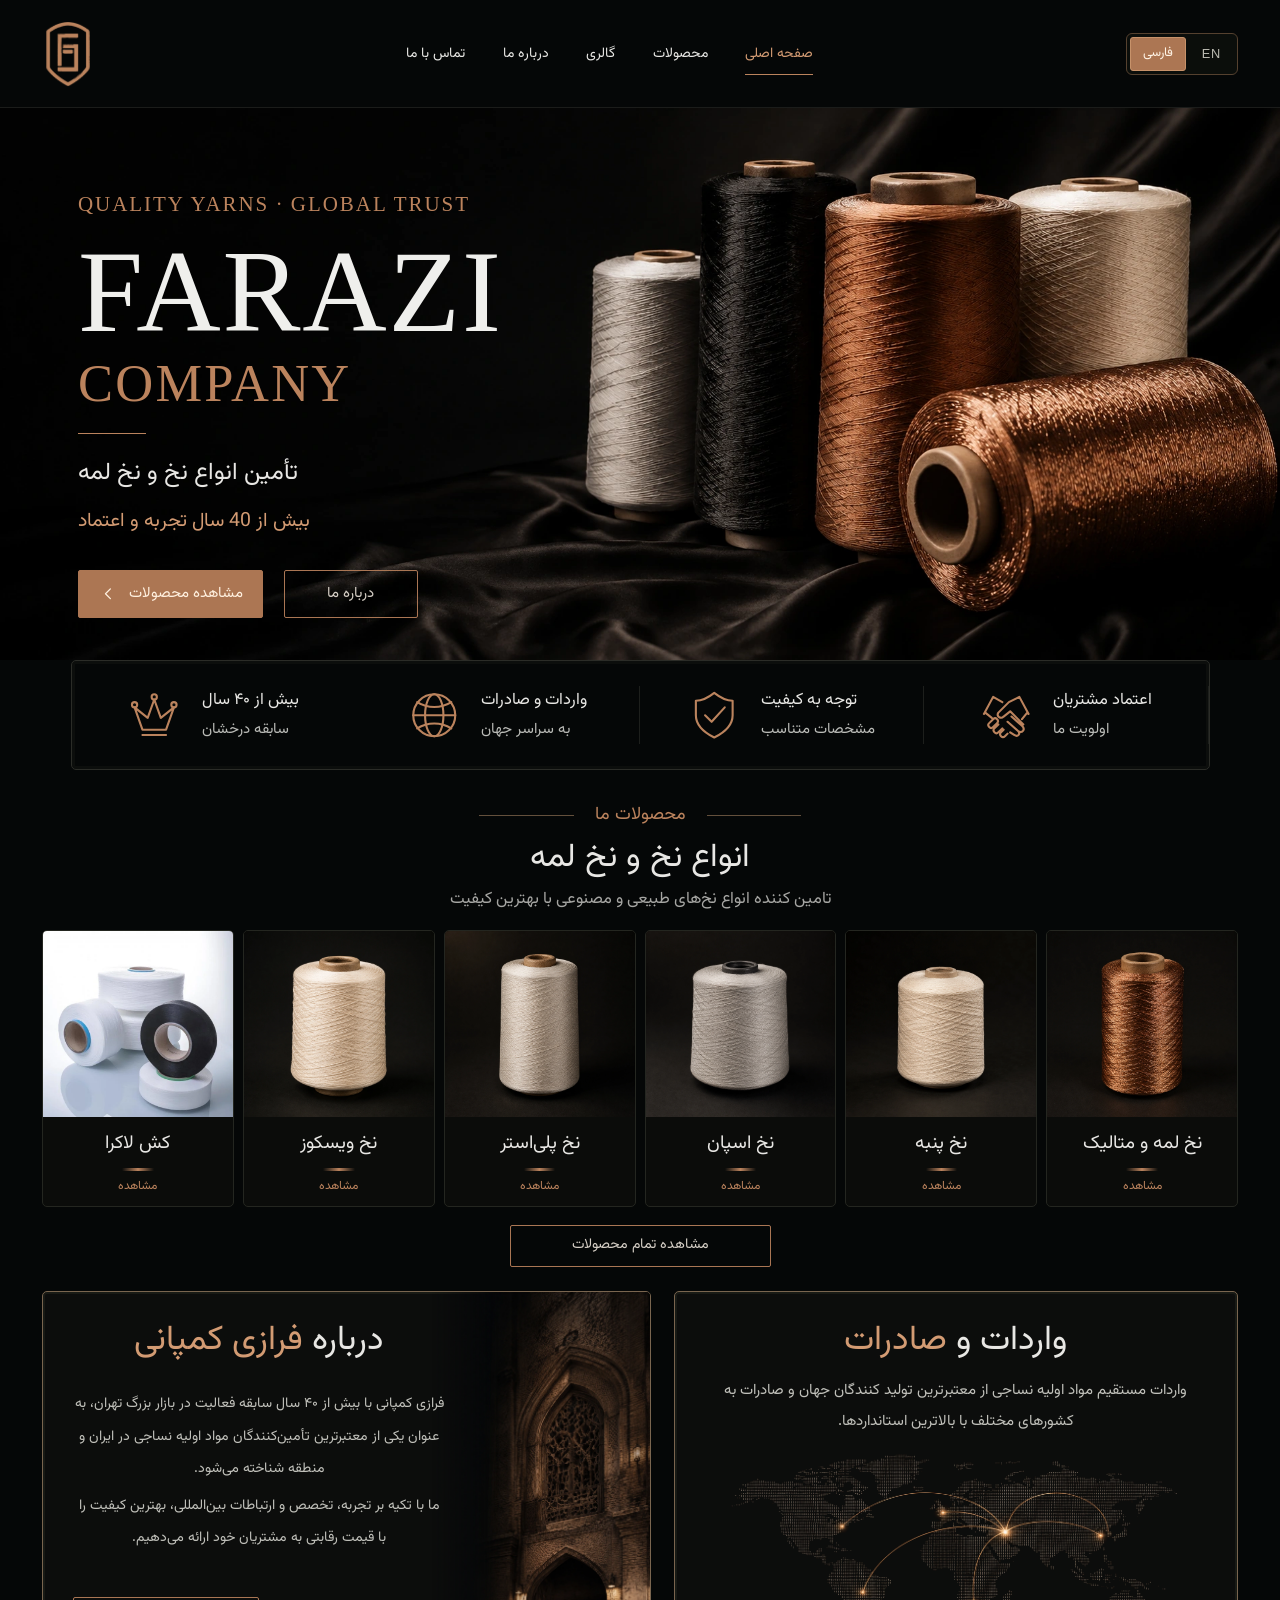
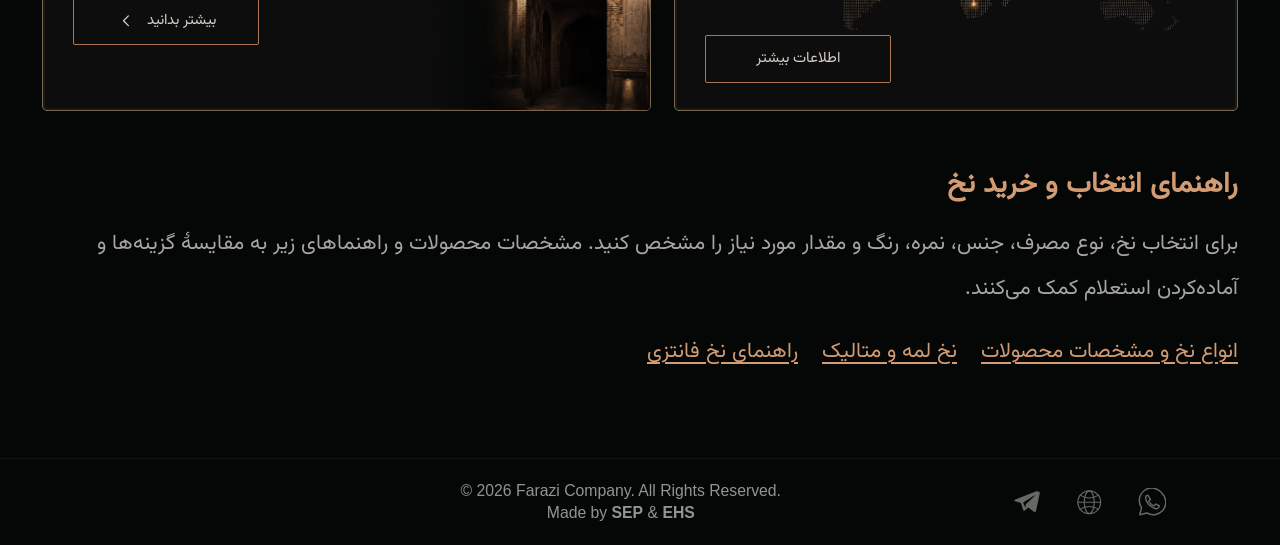
==== commit f777f014: "changed metalic yarn image" ====
--- a/index.html
+++ b/index.html
@@ -1,86 +1,136 @@
 <!DOCTYPE html>
 <html lang="fa" dir="rtl">
   <head>
-    <meta charset="utf-8">
-    <meta name="viewport" content="width=device-width, initial-scale=1">
-    <meta name="theme-color" content="#050707">
-
-    <link rel="icon" href="logo/farazi-symbol-transparent.png" type="image/png">
-    <link rel="preload" href="assets/fonts/Vazirmatn-Regular.woff2" as="font" type="font/woff2" crossorigin>
-    <link rel="preload" href="assets/generated/hero-yarns-v2.webp" as="image">
-    <link rel="stylesheet" href="styles.css">
+    <meta charset="utf-8" />
+    <meta name="viewport" content="width=device-width, initial-scale=1" />
+    <meta name="theme-color" content="#050707" />
+
+    <link
+      rel="icon"
+      href="logo/farazi-symbol-transparent.png"
+      type="image/png"
+    />
+    <link
+      rel="preload"
+      href="assets/fonts/Vazirmatn-Regular.woff2"
+      as="font"
+      type="font/woff2"
+      crossorigin
+    />
+    <link rel="preload" href="assets/generated/hero-yarns-v2.webp" as="image" />
+    <link rel="stylesheet" href="styles.css" />
     <script src="products-data.js" defer></script>
     <script src="gallery-data.js" defer></script>
     <script src="script.js" defer></script>
 
-
-
-
-
-
-
-
-
-
-
-
-
-
-
-
-
-
-
-
-
-
-  <link rel="stylesheet" href="pages.css">
-
-
-
-
-
-
-
-
-
-
-
-
-
-
-
-
-
-
-
-
-
-<title>تأمین انواع نخ و نخ لمه | فرازی کمپانی</title>
-<meta name="description" content="فرازی کمپانی با بیش از ۴۰ سال تجربه در بازار نساجی و ۱۵ سال تخصص در نخ لمه؛ تأمین، واردات، صادرات و تجارت انواع نخ و مواد اولیه نساجی.">
-<meta data-seo="true" name="robots" content="index, follow, max-image-preview:large">
-<meta data-seo="true" property="og:type" content="website">
-<meta data-seo="true" property="og:site_name" content="Farazi Company">
-<meta data-seo="true" property="og:title" content="تأمین انواع نخ و نخ لمه | فرازی کمپانی">
-<meta data-seo="true" property="og:description" content="فرازی کمپانی با بیش از ۴۰ سال تجربه در بازار نساجی و ۱۵ سال تخصص در نخ لمه؛ تأمین، واردات، صادرات و تجارت انواع نخ و مواد اولیه نساجی.">
-<meta data-seo="true" property="og:locale" content="fa_IR">
-<meta data-seo="true" property="og:locale:alternate" content="en_US">
-<meta data-seo="true" name="twitter:card" content="summary_large_image">
-<meta data-seo="true" name="twitter:title" content="تأمین انواع نخ و نخ لمه | فرازی کمپانی">
-<meta data-seo="true" name="twitter:description" content="فرازی کمپانی با بیش از ۴۰ سال تجربه در بازار نساجی و ۱۵ سال تخصص در نخ لمه؛ تأمین، واردات، صادرات و تجارت انواع نخ و مواد اولیه نساجی.">
-<link data-seo="true" rel="canonical" href="https://farazicompanyfc.com/index.html">
-<link data-seo="true" rel="alternate" hreflang="fa" href="https://farazicompanyfc.com/index.html">
-<link data-seo="true" rel="alternate" hreflang="en" href="https://farazicompanyfc.com/index.en.html">
-<link data-seo="true" rel="alternate" hreflang="x-default" href="https://farazicompanyfc.com/index.html">
-<meta data-seo="true" property="og:url" content="https://farazicompanyfc.com/index.html">
-<meta data-seo="true" property="og:image" content="https://farazicompanyfc.com/assets/products/metallic-02.webp">
-<meta data-seo="true" property="og:image:alt" content="Farazi Company textile yarns">
-<meta data-seo="true" name="twitter:image" content="https://farazicompanyfc.com/assets/products/metallic-02.webp">
-<script data-seo="true" type="application/ld+json">{"@context": "https://schema.org", "@type": "WebPage", "name": "تأمین انواع نخ و نخ لمه | فرازی کمپانی", "description": "فرازی کمپانی با بیش از ۴۰ سال تجربه در بازار نساجی و ۱۵ سال تخصص در نخ لمه؛ تأمین، واردات، صادرات و تجارت انواع نخ و مواد اولیه نساجی.", "inLanguage": "fa", "publisher": {"@type": "Organization", "name": "Farazi Company", "alternateName": "فرازی کمپانی", "@id": "https://farazicompanyfc.com/index.html#organization", "url": "https://farazicompanyfc.com/index.html", "logo": "https://farazicompanyfc.com/logo/farazi-symbol-copper.svg"}, "url": "https://farazicompanyfc.com/index.html"}</script>
-</head>
+    <link rel="stylesheet" href="pages.css" />
+
+    <title>تأمین انواع نخ و نخ لمه | فرازی کمپانی</title>
+    <meta
+      name="description"
+      content="فرازی کمپانی با بیش از ۴۰ سال تجربه در بازار نساجی و ۱۵ سال تخصص در نخ لمه؛ تأمین، واردات، صادرات و تجارت انواع نخ و مواد اولیه نساجی."
+    />
+    <meta
+      data-seo="true"
+      name="robots"
+      content="index, follow, max-image-preview:large"
+    />
+    <meta data-seo="true" property="og:type" content="website" />
+    <meta data-seo="true" property="og:site_name" content="Farazi Company" />
+    <meta
+      data-seo="true"
+      property="og:title"
+      content="تأمین انواع نخ و نخ لمه | فرازی کمپانی"
+    />
+    <meta
+      data-seo="true"
+      property="og:description"
+      content="فرازی کمپانی با بیش از ۴۰ سال تجربه در بازار نساجی و ۱۵ سال تخصص در نخ لمه؛ تأمین، واردات، صادرات و تجارت انواع نخ و مواد اولیه نساجی."
+    />
+    <meta data-seo="true" property="og:locale" content="fa_IR" />
+    <meta data-seo="true" property="og:locale:alternate" content="en_US" />
+    <meta data-seo="true" name="twitter:card" content="summary_large_image" />
+    <meta
+      data-seo="true"
+      name="twitter:title"
+      content="تأمین انواع نخ و نخ لمه | فرازی کمپانی"
+    />
+    <meta
+      data-seo="true"
+      name="twitter:description"
+      content="فرازی کمپانی با بیش از ۴۰ سال تجربه در بازار نساجی و ۱۵ سال تخصص در نخ لمه؛ تأمین، واردات، صادرات و تجارت انواع نخ و مواد اولیه نساجی."
+    />
+    <link
+      data-seo="true"
+      rel="canonical"
+      href="https://farazicompanyfc.com/index.html"
+    />
+    <link
+      data-seo="true"
+      rel="alternate"
+      hreflang="fa"
+      href="https://farazicompanyfc.com/index.html"
+    />
+    <link
+      data-seo="true"
+      rel="alternate"
+      hreflang="en"
+      href="https://farazicompanyfc.com/index.en.html"
+    />
+    <link
+      data-seo="true"
+      rel="alternate"
+      hreflang="x-default"
+      href="https://farazicompanyfc.com/index.html"
+    />
+    <meta
+      data-seo="true"
+      property="og:url"
+      content="https://farazicompanyfc.com/index.html"
+    />
+    <meta
+      data-seo="true"
+      property="og:image"
+      content="https://farazicompanyfc.com/assets/products/metallic-02.webp"
+    />
+    <meta
+      data-seo="true"
+      property="og:image:alt"
+      content="Farazi Company textile yarns"
+    />
+    <meta
+      data-seo="true"
+      name="twitter:image"
+      content="https://farazicompanyfc.com/assets/products/metallic-02.webp"
+    />
+    <script data-seo="true" type="application/ld+json">
+      {
+        "@context": "https://schema.org",
+        "@type": "WebPage",
+        "name": "تأمین انواع نخ و نخ لمه | فرازی کمپانی",
+        "description": "فرازی کمپانی با بیش از ۴۰ سال تجربه در بازار نساجی و ۱۵ سال تخصص در نخ لمه؛ تأمین، واردات، صادرات و تجارت انواع نخ و مواد اولیه نساجی.",
+        "inLanguage": "fa",
+        "publisher": {
+          "@type": "Organization",
+          "name": "Farazi Company",
+          "alternateName": "فرازی کمپانی",
+          "@id": "https://farazicompanyfc.com/index.html#organization",
+          "url": "https://farazicompanyfc.com/index.html",
+          "logo": "https://farazicompanyfc.com/logo/farazi-symbol-copper.svg"
+        },
+        "url": "https://farazicompanyfc.com/index.html"
+      }
+    </script>
+  </head>
   <body data-page="home">
-    <a class="skip-link" href="#main" data-en="Skip to content">رفتن به محتوای اصلی</a>
-    <svg class="icon-library" xmlns="http://www.w3.org/2000/svg" aria-hidden="true">
+    <a class="skip-link" href="#main" data-en="Skip to content"
+      >رفتن به محتوای اصلی</a
+    >
+    <svg
+      class="icon-library"
+      xmlns="http://www.w3.org/2000/svg"
+      aria-hidden="true"
+    >
       <symbol id="i-arrow" viewbox="0 0 24 24">
         <path d="m14 6-6 6 6 6"></path>
       </symbol>
@@ -99,21 +149,33 @@
         <path d="M4 20h32M7 10c8 5 18 5 26 0M7 30c8-5 18-5 26 0"></path>
       </symbol>
       <symbol id="i-shield" viewbox="0 0 40 40">
-        <path d="M20 3c5 4 10 6 14 6v11c0 9-8 14-14 17C14 34 6 29 6 20V9c4 0 9-2 14-6Z"></path>
+        <path
+          d="M20 3c5 4 10 6 14 6v11c0 9-8 14-14 17C14 34 6 29 6 20V9c4 0 9-2 14-6Z"
+        ></path>
         <path d="m13 20 5 5 10-11"></path>
       </symbol>
       <symbol id="i-handshake" viewbox="0 0 40 40">
-        <path d="m3 19 7-13 7 4M37 19 30 6l-8 4-8 8c-2 3 2 5 4 3l5-4 10 10M4 18l5 4m27-4-4 5M10 23l-3 3c-2 2 1 5 3 3l3-3c2-2-1-5-3-3Zm4 4-3 3c-2 2 1 5 3 3l3-3m1 1-2 2c-2 2 1 5 3 3l2-2m2-1 3 2c3 2 5-1 3-3l-8-7m8 7c3 2 6-1 3-4l-8-7"></path>
+        <path
+          d="m3 19 7-13 7 4M37 19 30 6l-8 4-8 8c-2 3 2 5 4 3l5-4 10 10M4 18l5 4m27-4-4 5M10 23l-3 3c-2 2 1 5 3 3l3-3c2-2-1-5-3-3Zm4 4-3 3c-2 2 1 5 3 3l3-3m1 1-2 2c-2 2 1 5 3 3l2-2m2-1 3 2c3 2 5-1 3-3l-8-7m8 7c3 2 6-1 3-4l-8-7"
+        ></path>
       </symbol>
       <symbol id="i-phone" viewbox="0 0 32 32">
-        <path d="m8 3 5 7-4 4c3 5 5 7 10 9l4-4 7 5c-1 6-5 7-9 5C12 25 6 20 3 11 1 7 3 4 8 3ZM20 3c5 1 8 4 9 9M19 8c3 1 4 2 5 5"></path>
+        <path
+          d="m8 3 5 7-4 4c3 5 5 7 10 9l4-4 7 5c-1 6-5 7-9 5C12 25 6 20 3 11 1 7 3 4 8 3ZM20 3c5 1 8 4 9 9M19 8c3 1 4 2 5 5"
+        ></path>
       </symbol>
       <symbol id="i-whatsapp" viewbox="0 0 32 32">
         <path d="M27 6a14 14 0 0 1-17 22l-8 2 2-8A14 14 0 0 1 27 6Z"></path>
-        <path d="m11 8 3 5-2 2c2 3 3 4 6 5l2-2 4 2c-1 4-4 4-7 2-4-2-7-5-8-9-1-3 0-5 2-5Z"></path>
+        <path
+          d="m11 8 3 5-2 2c2 3 3 4 6 5l2-2 4 2c-1 4-4 4-7 2-4-2-7-5-8-9-1-3 0-5 2-5Z"
+        ></path>
       </symbol>
       <symbol id="i-telegram" viewbox="0 0 24 24">
-        <path fill="currentColor" stroke="none" d="M21.6 2.4 2.9 9.6c-1.3.5-1.3 1.2-.2 1.5l4.8 1.5 1.8 5.6c.2.7.1 1 .9 1 .6 0 .9-.3 1.2-.6l2.3-2.2 4.8 3.5c.9.5 1.5.3 1.8-.8l3-14.3c.4-1.4-.5-2-1.7-1.4ZM9.4 12.3l9.4-5.9c.5-.3.9-.1.5.2l-7.7 7-.3 3.3-1.9-4.6Z"></path>
+        <path
+          fill="currentColor"
+          stroke="none"
+          d="M21.6 2.4 2.9 9.6c-1.3.5-1.3 1.2-.2 1.5l4.8 1.5 1.8 5.6c.2.7.1 1 .9 1 .6 0 .9-.3 1.2-.6l2.3-2.2 4.8 3.5c.9.5 1.5.3 1.8-.8l3-14.3c.4-1.4-.5-2-1.7-1.4ZM9.4 12.3l9.4-5.9c.5-.3.9-.1.5.2l-7.7 7-.3 3.3-1.9-4.6Z"
+        ></path>
       </symbol>
       <symbol id="i-mail" viewbox="0 0 32 32">
         <rect x="2" y="5" width="28" height="22" rx="1"></rect>
@@ -142,7 +204,14 @@
     </svg>
     <header class="site-header" id="home">
       <div class="header-inner container">
-        <a class="brand" href="#home" aria-label="فرازی کمپانی، صفحه اصلی"><img class="brand-symbol" src="logo/farazi-symbol-copper.svg" width="385" height="550" alt="Farazi Company"></a>
+        <a class="brand" href="#home" aria-label="فرازی کمپانی، صفحه اصلی"
+          ><img
+            class="brand-symbol"
+            src="logo/farazi-symbol-copper.svg"
+            width="385"
+            height="550"
+            alt="Farazi Company"
+        /></a>
         <nav class="main-nav" id="main-nav" aria-label="منوی اصلی">
           <a class="active" href="#home" data-en="Home">صفحه اصلی</a>
           <a href="products.html" data-en="Products">محصولات</a>
@@ -153,13 +222,40 @@
           <a href="contact.html" data-en="Contact us">تماس با ما</a>
         </nav>
         <div class="header-tools">
-          <div class="language-switch" role="group" aria-label="زبان سایت" dir="ltr">
-            <a data-language="fa" lang="fa" aria-label="فارسی" href="index.html" hreflang="fa" aria-current="page">
-              فارسی</a><a data-language="en" lang="en" aria-label="English" href="index.en.html" hreflang="en" aria-current="false">
+          <div
+            class="language-switch"
+            role="group"
+            aria-label="زبان سایت"
+            dir="ltr"
+          >
+            <a
+              data-language="fa"
+              lang="fa"
+              aria-label="فارسی"
+              href="index.html"
+              hreflang="fa"
+              aria-current="page"
+            >
+              فارسی</a
+            ><a
+              data-language="en"
+              lang="en"
+              aria-label="English"
+              href="index.en.html"
+              hreflang="en"
+              aria-current="false"
+            >
               EN
             </a>
           </div>
-          <button class="menu-toggle" id="menu-toggle" type="button" aria-label="باز کردن منو" aria-expanded="false" aria-controls="main-nav">
+          <button
+            class="menu-toggle"
+            id="menu-toggle"
+            type="button"
+            aria-label="باز کردن منو"
+            aria-expanded="false"
+            aria-controls="main-nav"
+          >
             <svg class="icon"><use href="#i-menu"></use></svg>
           </button>
         </div>
@@ -176,13 +272,27 @@
               FARAZI<span>COMPANY</span>
             </p>
             <div class="copper-rule"></div>
-            <h1 id="hero-title" class="hero-description" data-en="Yarn and metallic yarn sourcing">تأمین انواع نخ و نخ لمه</h1>
-            <p class="hero-trust" data-en="Over 40 years of experience and trust">
+            <h1
+              id="hero-title"
+              class="hero-description"
+              data-en="Yarn and metallic yarn sourcing"
+            >
+              تأمین انواع نخ و نخ لمه
+            </h1>
+            <p
+              class="hero-trust"
+              data-en="Over 40 years of experience and trust"
+            >
               بیش از 40 سال تجربه و اعتماد
             </p>
             <div class="hero-actions">
-              <a class="button button-filled" href="#products"><span data-en="View products">مشاهده محصولات</span><svg class="icon"><use href="#i-arrow"></use></svg></a>
-              <a class="button" href="about.html" data-en="About us">درباره ما</a>
+              <a class="button button-filled" href="#products"
+                ><span data-en="View products">مشاهده محصولات</span
+                ><svg class="icon"><use href="#i-arrow"></use></svg
+              ></a>
+              <a class="button" href="about.html" data-en="About us"
+                >درباره ما</a
+              >
             </div>
           </div>
         </div>
@@ -191,113 +301,294 @@
         <div class="trust-item">
           <svg class="icon"><use href="#i-handshake"></use></svg>
           <p>
-            <span data-en="Customer trust">اعتماد مشتریان</span><small data-en="Our priority">اولویت ما</small>
+            <span data-en="Customer trust">اعتماد مشتریان</span
+            ><small data-en="Our priority">اولویت ما</small>
           </p>
         </div>
         <div class="trust-item">
           <svg class="icon"><use href="#i-shield"></use></svg>
           <p>
-            <span data-en="Attention to quality">توجه به کیفیت</span><small data-en="Suitable specifications">مشخصات متناسب</small>
+            <span data-en="Attention to quality">توجه به کیفیت</span
+            ><small data-en="Suitable specifications">مشخصات متناسب</small>
           </p>
         </div>
         <div class="trust-item">
           <svg class="icon"><use href="#i-globe"></use></svg>
           <p>
-            <span data-en="Import &amp; export">واردات و صادرات</span><small data-en="Across the world">به سراسر جهان</small>
+            <span data-en="Import &amp; export">واردات و صادرات</span
+            ><small data-en="Across the world">به سراسر جهان</small>
           </p>
         </div>
         <div class="trust-item">
           <svg class="icon"><use href="#i-crown"></use></svg>
           <p>
-            <span data-en="Over 40 years">بیش از ۴۰ سال</span><small data-en="A distinguished history">سابقه درخشان</small>
+            <span data-en="Over 40 years">بیش از ۴۰ سال</span
+            ><small data-en="A distinguished history">سابقه درخشان</small>
           </p>
         </div>
       </section>
-      <section class="products-section container" id="products" aria-labelledby="products-title">
+      <section
+        class="products-section container"
+        id="products"
+        aria-labelledby="products-title"
+      >
         <div class="section-heading">
           <p class="section-kicker" data-en="Our products">محصولات ما</p>
-          <h2 id="products-title" data-en="Textile yarns, led by our Lurex expertise">
+          <h2
+            id="products-title"
+            data-en="Textile yarns, led by our Lurex expertise"
+          >
             انواع نخ و نخ لمه
           </h2>
-          <p data-en="Supplier of various high-quality natural and synthetic yarns.">
+          <p
+            data-en="Supplier of various high-quality natural and synthetic yarns."
+          >
             تامین کننده انواع نخ‌های طبیعی و مصنوعی با بهترین کیفیت
           </p>
         </div>
-        <div class="product-grid" id="product-grid" style="--home-columns: 6"><button class="product-card" type="button" data-product="0"><div class="asset-frame product-art"><img src="assets/products/metallic-02.webp" alt="نخ لمه و متالیک" loading="lazy" decoding="async"></div><div class="product-info"><h3>نخ لمه و متالیک</h3><span class="view-label">مشاهده</span></div></button><button class="product-card" type="button" data-product="1"><div class="asset-frame product-art"><img src="assets/generated/cotton.webp" alt="نخ پنبه" loading="lazy" decoding="async"></div><div class="product-info"><h3>نخ پنبه</h3><span class="view-label">مشاهده</span></div></button><button class="product-card" type="button" data-product="2"><div class="asset-frame product-art"><img src="assets/generated/spun.webp" alt="نخ اسپان" loading="lazy" decoding="async"></div><div class="product-info"><h3>نخ اسپان</h3><span class="view-label">مشاهده</span></div></button><button class="product-card" type="button" data-product="3"><div class="asset-frame product-art"><img src="assets/generated/polyester.webp" alt="نخ پلی‌استر " loading="lazy" decoding="async"></div><div class="product-info"><h3>نخ پلی‌استر </h3><span class="view-label">مشاهده</span></div></button><button class="product-card" type="button" data-product="4"><div class="asset-frame product-art"><img src="assets/generated/viscose.webp" alt=" نخ ویسکوز" loading="lazy" decoding="async"></div><div class="product-info"><h3> نخ ویسکوز</h3><span class="view-label">مشاهده</span></div></button><button class="product-card" type="button" data-product="5"><div class="asset-frame product-art"><img src="assets/products/lycra-01.webp" alt="کش لاکرا" loading="lazy" decoding="async"></div><div class="product-info"><h3>کش لاکرا</h3><span class="view-label">مشاهده</span></div></button></div>
-        <a class="button all-products" href="products.html" data-en="View all products">
+        <div class="product-grid" id="product-grid" style="--home-columns: 6">
+          <button class="product-card" type="button" data-product="0">
+            <div class="asset-frame product-art">
+              <img
+                src="assets/products/metallic-02.webp"
+                alt="نخ لمه و متالیک"
+                loading="lazy"
+                decoding="async"
+              />
+            </div>
+            <div class="product-info">
+              <h3>نخ لمه و متالیک</h3>
+              <span class="view-label">مشاهده</span>
+            </div></button
+          ><button class="product-card" type="button" data-product="1">
+            <div class="asset-frame product-art">
+              <img
+                src="assets/generated/cotton.webp"
+                alt="نخ پنبه"
+                loading="lazy"
+                decoding="async"
+              />
+            </div>
+            <div class="product-info">
+              <h3>نخ پنبه</h3>
+              <span class="view-label">مشاهده</span>
+            </div></button
+          ><button class="product-card" type="button" data-product="2">
+            <div class="asset-frame product-art">
+              <img
+                src="assets/generated/spun.webp"
+                alt="نخ اسپان"
+                loading="lazy"
+                decoding="async"
+              />
+            </div>
+            <div class="product-info">
+              <h3>نخ اسپان</h3>
+              <span class="view-label">مشاهده</span>
+            </div></button
+          ><button class="product-card" type="button" data-product="3">
+            <div class="asset-frame product-art">
+              <img
+                src="assets/generated/polyester.webp"
+                alt="نخ پلی‌استر "
+                loading="lazy"
+                decoding="async"
+              />
+            </div>
+            <div class="product-info">
+              <h3>نخ پلی‌استر</h3>
+              <span class="view-label">مشاهده</span>
+            </div></button
+          ><button class="product-card" type="button" data-product="4">
+            <div class="asset-frame product-art">
+              <img
+                src="assets/generated/viscose.webp"
+                alt=" نخ ویسکوز"
+                loading="lazy"
+                decoding="async"
+              />
+            </div>
+            <div class="product-info">
+              <h3>نخ ویسکوز</h3>
+              <span class="view-label">مشاهده</span>
+            </div></button
+          ><button class="product-card" type="button" data-product="5">
+            <div class="asset-frame product-art">
+              <img
+                src="assets/products/lycra-01.webp"
+                alt="کش لاکرا"
+                loading="lazy"
+                decoding="async"
+              />
+            </div>
+            <div class="product-info">
+              <h3>کش لاکرا</h3>
+              <span class="view-label">مشاهده</span>
+            </div>
+          </button>
+        </div>
+        <a
+          class="button all-products"
+          href="products.html"
+          data-en="View all products"
+        >
           مشاهده تمام محصولات
         </a>
       </section>
       <div class="story-grid container">
-        <section class="story-panel trade-panel" id="trade" aria-labelledby="trade-title">
+        <section
+          class="story-panel trade-panel"
+          id="trade"
+          aria-labelledby="trade-title"
+        >
           <h2 id="trade-title">
-            <span data-en="Import &amp; ">واردات و </span><em data-en="export">صادرات</em>
+            <span data-en="Import &amp; ">واردات و </span
+            ><em data-en="export">صادرات</em>
           </h2>
-          <p data-en="Direct import of textile raw materials from the world&#x27;s most reputable manufacturers and export to various countries, adhering to the highest standards.">
+          <p
+            data-en="Direct import of textile raw materials from the world&#x27;s most reputable manufacturers and export to various countries, adhering to the highest standards."
+          >
             واردات مستقیم مواد اولیه نساجی از معتبرترین تولید کنندگان جهان و
             صادرات به کشورهای مختلف با بالاترین استانداردها.
           </p>
-          <div class="asset-frame map-art" role="img" aria-label="نقشه ارتباطات تجاری در سراسر جهان">
-            <img src="assets/generated/global-trade.webp" alt="" loading="lazy">
+          <div
+            class="asset-frame map-art"
+            role="img"
+            aria-label="نقشه ارتباطات تجاری در سراسر جهان"
+          >
+            <img
+              src="assets/generated/global-trade.webp"
+              alt=""
+              loading="lazy"
+            />
           </div>
-          <button class="button panel-button" type="button" data-dialog="trade" data-en="More information">
+          <button
+            class="button panel-button"
+            type="button"
+            data-dialog="trade"
+            data-en="More information"
+          >
             اطلاعات بیشتر
           </button>
         </section>
-        <section class="story-panel about-panel" id="about" aria-labelledby="about-title">
-          <div class="asset-frame bazaar-art" role="img" aria-label="تصویرسازی الهام‌گرفته از معماری بازار تهران">
-            <img src="assets/generated/tehran-bazaar.webp" alt="" loading="lazy">
+        <section
+          class="story-panel about-panel"
+          id="about"
+          aria-labelledby="about-title"
+        >
+          <div
+            class="asset-frame bazaar-art"
+            role="img"
+            aria-label="تصویرسازی الهام‌گرفته از معماری بازار تهران"
+          >
+            <img
+              src="assets/generated/tehran-bazaar.webp"
+              alt=""
+              loading="lazy"
+            />
           </div>
           <div class="about-content">
             <h2 id="about-title">
-              <span data-en="About ">درباره </span><em data-en="Farazi Company">فرازی کمپانی</em>
+              <span data-en="About ">درباره </span
+              ><em data-en="Farazi Company">فرازی کمپانی</em>
             </h2>
-            <p data-en="Farazi Company, with over 40 years of experience in Tehran’s Grand Bazaar, is recognized as one of the leading suppliers of textile raw materials in Iran and the region.">
+            <p
+              data-en="Farazi Company, with over 40 years of experience in Tehran’s Grand Bazaar, is recognized as one of the leading suppliers of textile raw materials in Iran and the region."
+            >
               فرازی کمپانی با بیش از ۴۰ سال سابقه فعالیت در بازار بزرگ تهران، به
               عنوان یکی از معتبرترین تأمین‌کنندگان مواد اولیه نساجی در ایران و
               منطقه شناخته می‌شود.
             </p>
-            <p data-en="Backed by decades of experience, industry expertise, and strong international partnerships, we deliver premium-quality textile raw materials at competitive prices.">
+            <p
+              data-en="Backed by decades of experience, industry expertise, and strong international partnerships, we deliver premium-quality textile raw materials at competitive prices."
+            >
               ما با تکیه بر تجربه، تخصص و ارتباطات بین‌المللی، بهترین کیفیت را
               با قیمت رقابتی به مشتریان خود ارائه می‌دهیم.
             </p>
             <a class="button panel-button" href="about.html">
-              <span data-en="Discover more">بیشتر بدانید</span><svg class="icon"><use href="#i-arrow"></use></svg>
+              <span data-en="Discover more">بیشتر بدانید</span
+              ><svg class="icon"><use href="#i-arrow"></use></svg>
             </a>
           </div>
         </section>
       </div>
-    <section class="container yarn-overview"><h2 data-en="Yarn selection and buying guides">راهنمای انتخاب و خرید نخ</h2><p data-en="Define the end use, fibre, count, colour and quantity you need. The product specifications and guides below help you compare options and prepare an enquiry.">برای انتخاب نخ، نوع مصرف، جنس، نمره، رنگ و مقدار مورد نیاز را مشخص کنید. مشخصات محصولات و راهنماهای زیر به مقایسهٔ گزینه‌ها و آماده‌کردن استعلام کمک می‌کنند.</p><nav class="yarn-links" aria-label="راهنمای نخ"><a href="products.html" data-en="Yarn types and specifications">انواع نخ و مشخصات محصولات</a><a href="lame-yarn.html" data-en="Metallic yarn">نخ لمه و متالیک</a><a href="fancy-yarn.html" data-en="Fancy yarn guide">راهنمای نخ فانتزی</a></nav></section></main>
-
-      <div class="footer-bottom">
-        <div class="footer-copy">
-          <p lang="en" dir="ltr">
-            © <span data-copyright-year>2026</span> Farazi Company. All Rights
-            Reserved.
-          </p>
-
-          <p class="made-by" lang="en" dir="ltr">
-            Made by
-            <a href="https://sepidemalek.ir/" target="_blank" rel="noopener noreferrer">SEP</a>
-            &
-            <a href="https://ehsntb.ir/" target="_blank" rel="noopener noreferrer">EHS</a>
-          </p>
-        </div>
-
-        <div class="social-links" aria-label="راه‌های ارتباطی">
-          <a href="https://t.me/FARAZICOMPANYFC" target="_blank" rel="noopener noreferrer" aria-label="Telegram">
-            <svg class="icon"><use href="#i-telegram"></use></svg>
-          </a>
-          <a href="https://linku.page/H9RUVF8G" target="_blank" rel="noopener noreferrer" aria-label="Digital business card">
-            <svg class="icon"><use href="#i-globe"></use></svg>
-          </a>
-          <a href="https://wa.me/989123951302" target="_blank" rel="noopener noreferrer" aria-label="WhatsApp">
-            <svg class="icon"><use href="#i-whatsapp"></use></svg>
-          </a>
-        </div>
+      <section class="container yarn-overview">
+        <h2 data-en="Yarn selection and buying guides">
+          راهنمای انتخاب و خرید نخ
+        </h2>
+        <p
+          data-en="Define the end use, fibre, count, colour and quantity you need. The product specifications and guides below help you compare options and prepare an enquiry."
+        >
+          برای انتخاب نخ، نوع مصرف، جنس، نمره، رنگ و مقدار مورد نیاز را مشخص
+          کنید. مشخصات محصولات و راهنماهای زیر به مقایسهٔ گزینه‌ها و آماده‌کردن
+          استعلام کمک می‌کنند.
+        </p>
+        <nav class="yarn-links" aria-label="راهنمای نخ">
+          <a href="products.html" data-en="Yarn types and specifications"
+            >انواع نخ و مشخصات محصولات</a
+          ><a href="lame-yarn.html" data-en="Metallic yarn">نخ لمه و متالیک</a
+          ><a href="fancy-yarn.html" data-en="Fancy yarn guide"
+            >راهنمای نخ فانتزی</a
+          >
+        </nav>
+      </section>
+    </main>
+
+    <div class="footer-bottom">
+      <div class="footer-copy">
+        <p lang="en" dir="ltr">
+          © <span data-copyright-year>2026</span> Farazi Company. All Rights
+          Reserved.
+        </p>
+
+        <p class="made-by" lang="en" dir="ltr">
+          Made by
+          <a
+            href="https://sepidemalek.ir/"
+            target="_blank"
+            rel="noopener noreferrer"
+            >SEP</a
+          >
+          &
+          <a href="https://ehsntb.ir/" target="_blank" rel="noopener noreferrer"
+            >EHS</a
+          >
+        </p>
       </div>
 
-    <dialog class="detail-dialog" id="detail-dialog" aria-labelledby="dialog-title">
+      <div class="social-links" aria-label="راه‌های ارتباطی">
+        <a
+          href="https://t.me/FARAZICOMPANYFC"
+          target="_blank"
+          rel="noopener noreferrer"
+          aria-label="Telegram"
+        >
+          <svg class="icon"><use href="#i-telegram"></use></svg>
+        </a>
+        <a
+          href="https://linku.page/H9RUVF8G"
+          target="_blank"
+          rel="noopener noreferrer"
+          aria-label="Digital business card"
+        >
+          <svg class="icon"><use href="#i-globe"></use></svg>
+        </a>
+        <a
+          href="https://wa.me/989123951302"
+          target="_blank"
+          rel="noopener noreferrer"
+          aria-label="WhatsApp"
+        >
+          <svg class="icon"><use href="#i-whatsapp"></use></svg>
+        </a>
+      </div>
+    </div>
+
+    <dialog
+      class="detail-dialog"
+      id="detail-dialog"
+      aria-labelledby="dialog-title"
+    >
       <button class="dialog-close" type="button" aria-label="بستن پنجره">
         <svg class="icon"><use href="#i-close"></use></svg>
       </button>
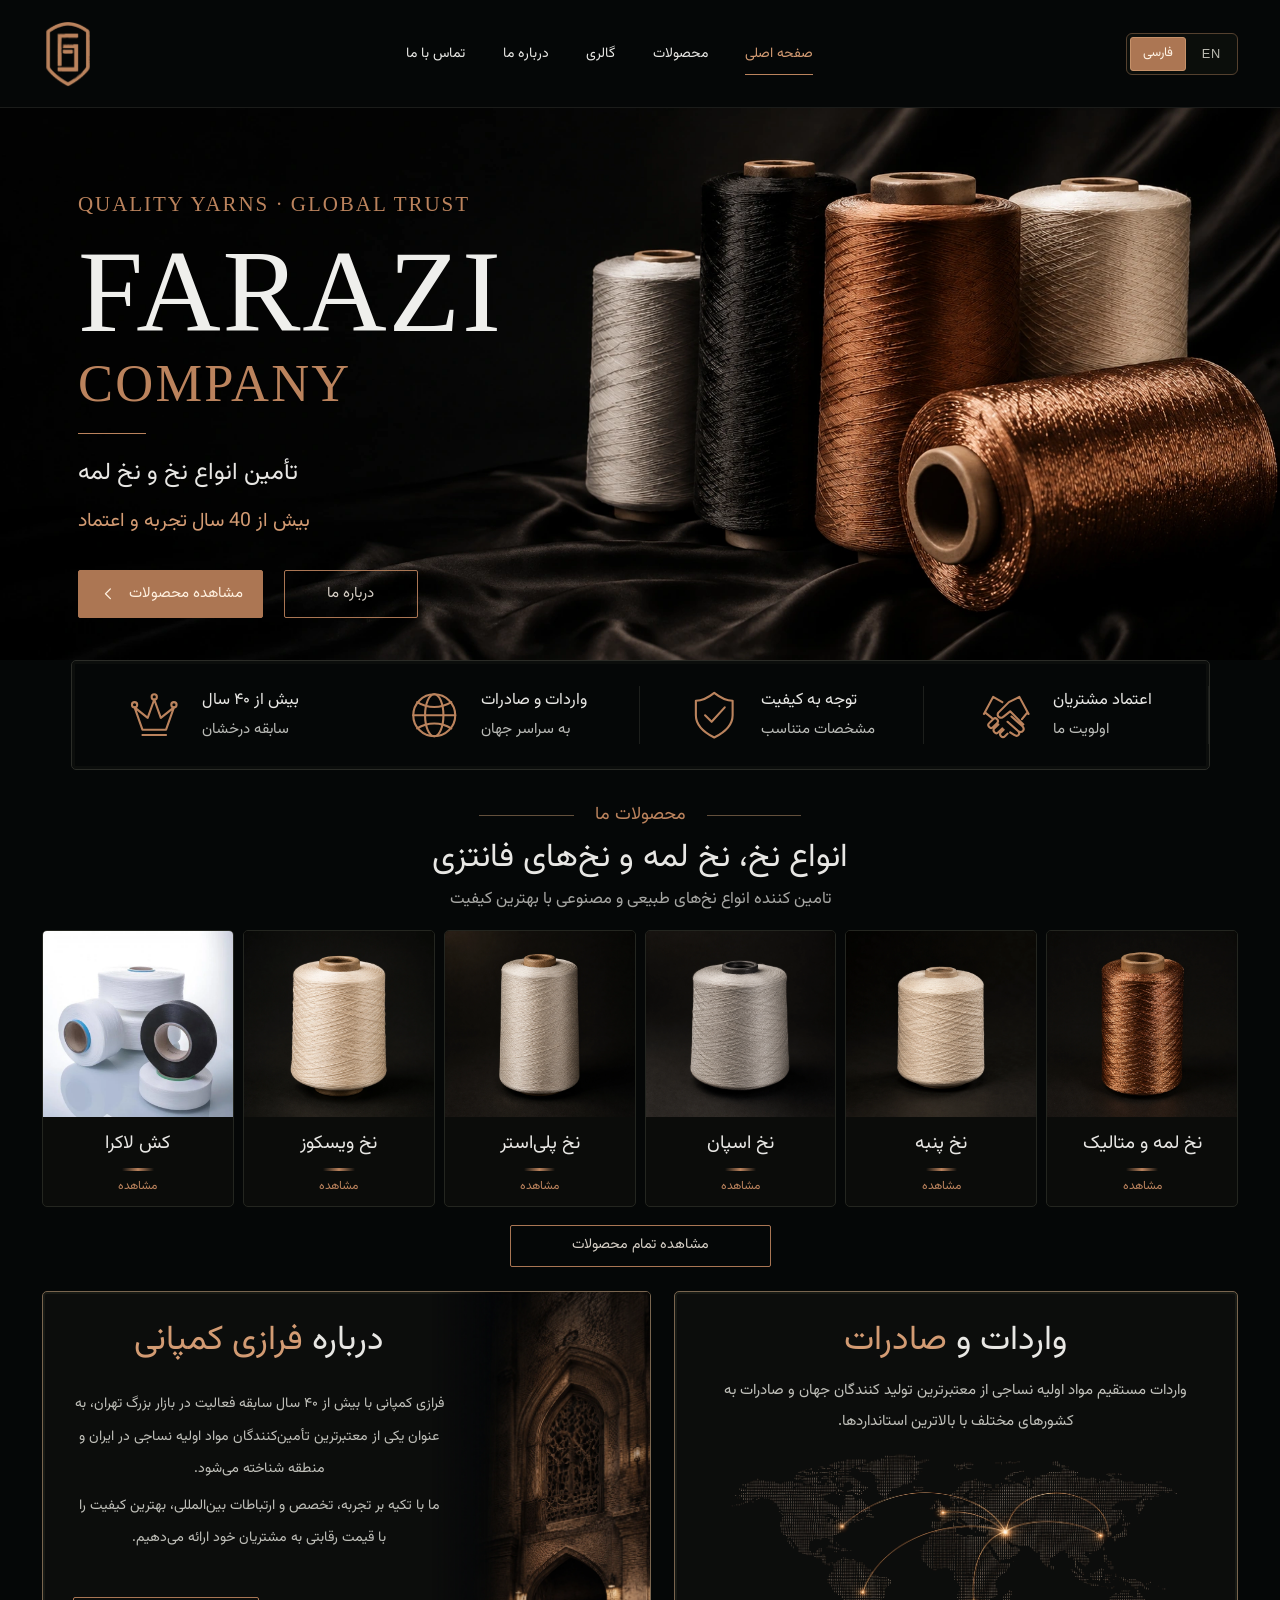
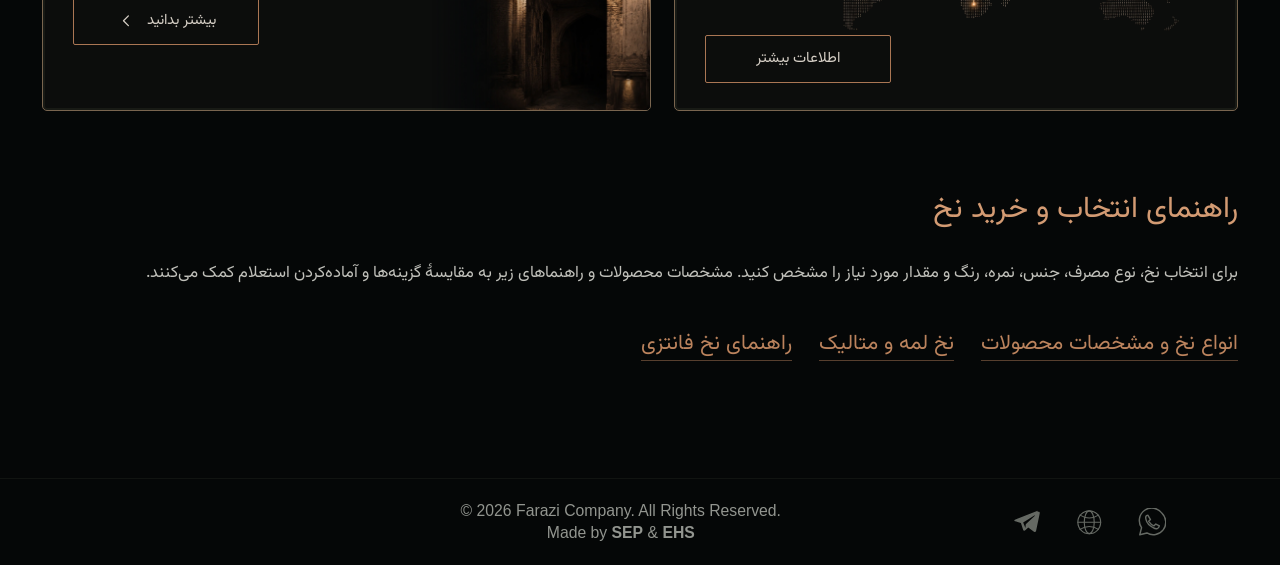
==== commit bcbcdcc8: "The changes requested by the employer were made. The employer's requested changes were made based on" ====
--- a/index.html
+++ b/index.html
@@ -336,9 +336,9 @@
           <p class="section-kicker" data-en="Our products">محصولات ما</p>
           <h2
             id="products-title"
-            data-en="Textile yarns, led by our Lurex expertise"
-          >
-            انواع نخ و نخ لمه
+            data-en="Types of yarn, metallic yarn, and fancy yarns"
+          >
+            انواع نخ، نخ لمه و نخ‌های فانتزی
           </h2>
           <p
             data-en="Supplier of various high-quality natural and synthetic yarns."
--- a/pages.css
+++ b/pages.css
@@ -240,8 +240,7 @@
   border: 1px solid #6b513b;
   border-radius: 4px;
   text-align: center;
-  background:
-    radial-gradient(circle at 50% 0, #9b6a4226, transparent 48%),
+  background: radial-gradient(circle at 50% 0, #9b6a4226, transparent 48%),
     #0b0d0b;
 }
 .vision-band h2 {
@@ -468,9 +467,7 @@
   bottom: 12px;
   left: 24px;
   z-index: 1;
-  font:
-    calc(11 * var(--u)) Georgia,
-    serif;
+  font: calc(11 * var(--u)) Georgia, serif;
   color: #c9b294;
   letter-spacing: 2px;
 }
@@ -734,8 +731,7 @@
 .catalog-product-featured {
   grid-column: 1 / -1;
   border-color: #79583f;
-  background:
-    radial-gradient(circle at 12% 20%, #8c634022, transparent 34%),
+  background: radial-gradient(circle at 12% 20%, #8c634022, transparent 34%),
     #0c0e0b;
 }
 .catalog-product-trigger {
@@ -900,13 +896,114 @@
   }
 }
 
-.yarn-guide { max-width: 960px; padding-block: 28px 56px; }
-.yarn-guide h1 { font-size: clamp(1.65rem, 3vw, 2.6rem); line-height: 1.65; margin: 22px 0; }
-.yarn-guide h2, .yarn-overview h2 { color: var(--copper-light); font-size: 1.35rem; margin: 28px 0 12px; }
-.yarn-guide p, .yarn-overview p { color: var(--muted); line-height: 2.15; margin-block: 14px; }
-.yarn-photo { margin: 24px auto; max-width: 460px; }
-.yarn-photo img { width: 100%; height: auto; max-height: 420px; object-fit: contain; }
-.yarn-photo figcaption, .guide-source { font-size: .8rem; color: var(--muted); }
-.yarn-links { display: flex; flex-wrap: wrap; gap: 12px 24px; margin-block: 24px; }
-.yarn-links a, .yarn-guide p a { color: var(--copper-light); text-decoration: underline; text-underline-offset: 5px; }
-.yarn-overview { padding-block: 24px 48px; }
+/* ===== Yarn Guide (Matched with Main Theme) ===== */
+
+.yarn-guide {
+  max-width: calc(860 * var(--u));
+  margin: 0 auto;
+  padding: calc(28 * var(--u)) 0 calc(56 * var(--u));
+}
+
+.yarn-guide h1 {
+  font-size: calc(28 * var(--u));
+  font-weight: 400;
+  line-height: 1.8;
+  color: var(--text);
+  margin: 0 0 calc(18 * var(--u));
+}
+
+.yarn-guide h2,
+.yarn-overview h2 {
+  font-size: calc(20 * var(--u));
+  font-weight: 400;
+  line-height: 1.8;
+  color: var(--copper-light);
+  margin: calc(30 * var(--u)) 0 calc(12 * var(--u));
+}
+
+.yarn-guide p,
+.yarn-overview p {
+  font-size: calc(11 * var(--u));
+  line-height: 2.2;
+  color: #c0c0ba;
+  margin: calc(10 * var(--u)) 0;
+}
+
+.yarn-photo {
+  max-width: calc(420 * var(--u));
+  margin: calc(26 * var(--u)) auto;
+}
+
+.yarn-photo img {
+  display: block;
+  width: 100%;
+  height: auto;
+  border: 1px solid var(--border);
+  border-radius: 4px;
+  background: var(--surface);
+}
+
+.yarn-photo figcaption,
+.guide-source {
+  margin-top: calc(8 * var(--u));
+  text-align: center;
+  font-size: calc(9 * var(--u));
+  color: var(--muted);
+  line-height: 1.8;
+}
+
+.yarn-links {
+  display: flex;
+  flex-wrap: wrap;
+  gap: calc(10 * var(--u)) calc(18 * var(--u));
+  margin: calc(24 * var(--u)) 0;
+}
+
+.yarn-links a,
+.yarn-guide p a {
+  color: var(--copper);
+  text-decoration: none;
+  border-bottom: 1px solid rgba(187, 131, 93, 0.45);
+  transition: color 0.2s ease, border-color 0.2s ease;
+}
+
+.yarn-links a:hover,
+.yarn-guide p a:hover {
+  color: var(--copper-light);
+  border-color: var(--copper-light);
+}
+
+.yarn-overview {
+  padding: calc(18 * var(--u)) 0 calc(42 * var(--u));
+}
+
+/* Mobile */
+
+@media (max-width: 720px) {
+  .yarn-guide {
+    padding: 24px 0 40px;
+  }
+
+  .yarn-guide h1 {
+    font-size: 24px;
+  }
+
+  .yarn-guide h2,
+  .yarn-overview h2 {
+    font-size: 20px;
+  }
+
+  .yarn-guide p,
+  .yarn-overview p {
+    font-size: 13px;
+    line-height: 2.1;
+  }
+
+  .yarn-links {
+    gap: 10px 14px;
+  }
+
+  .yarn-photo {
+    max-width: 100%;
+  }
+}
